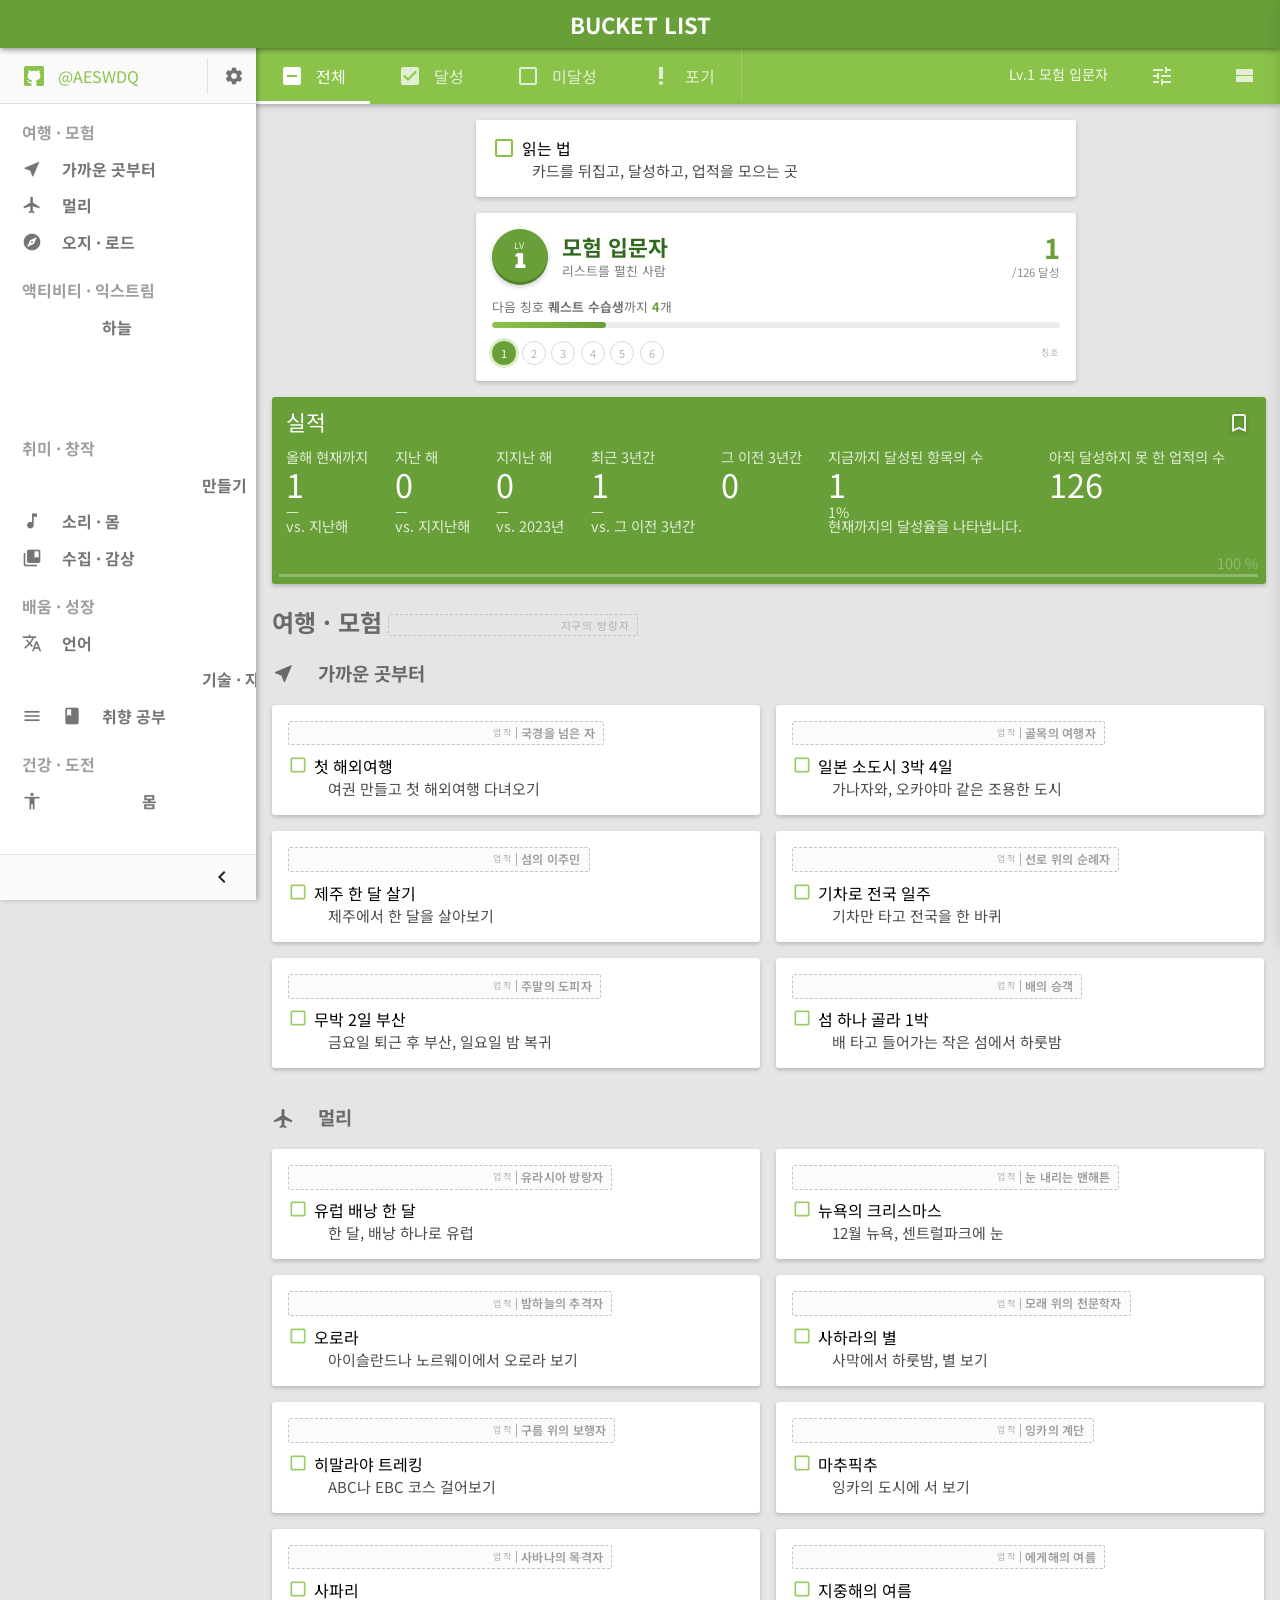
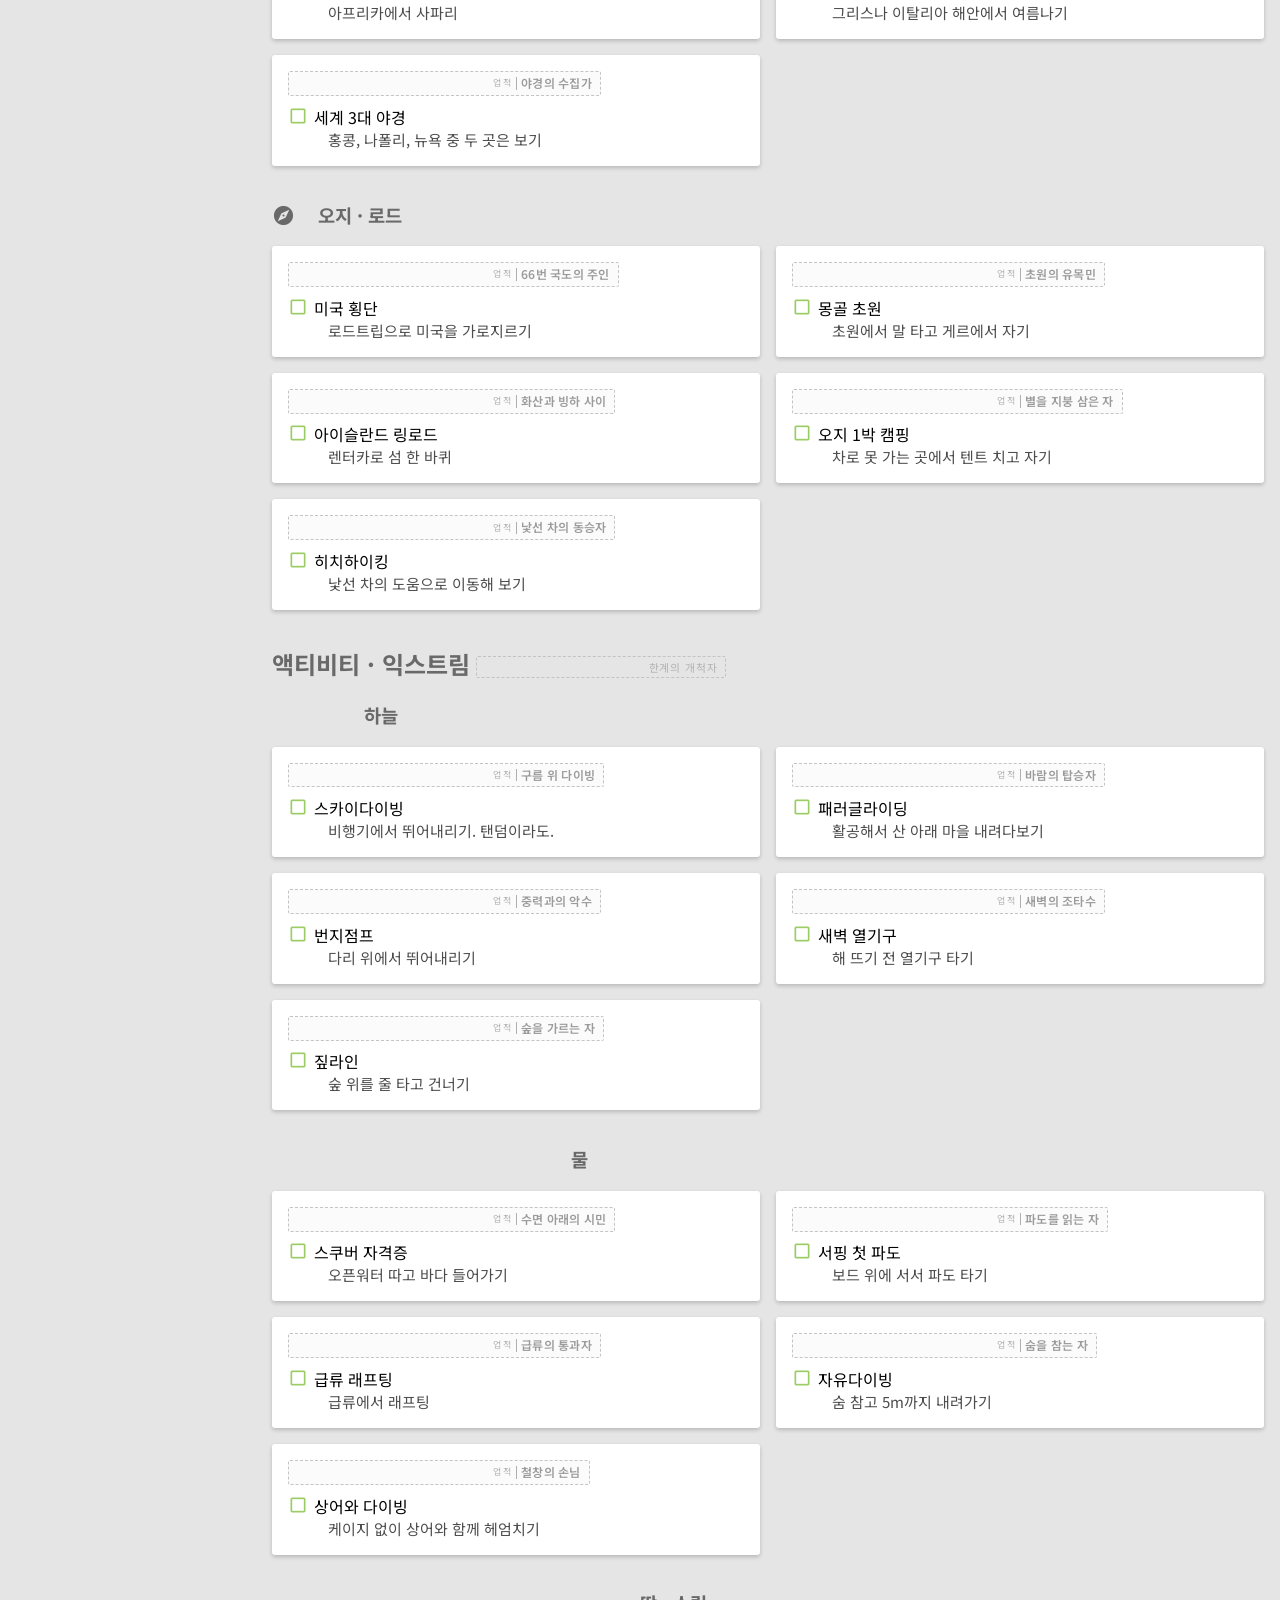
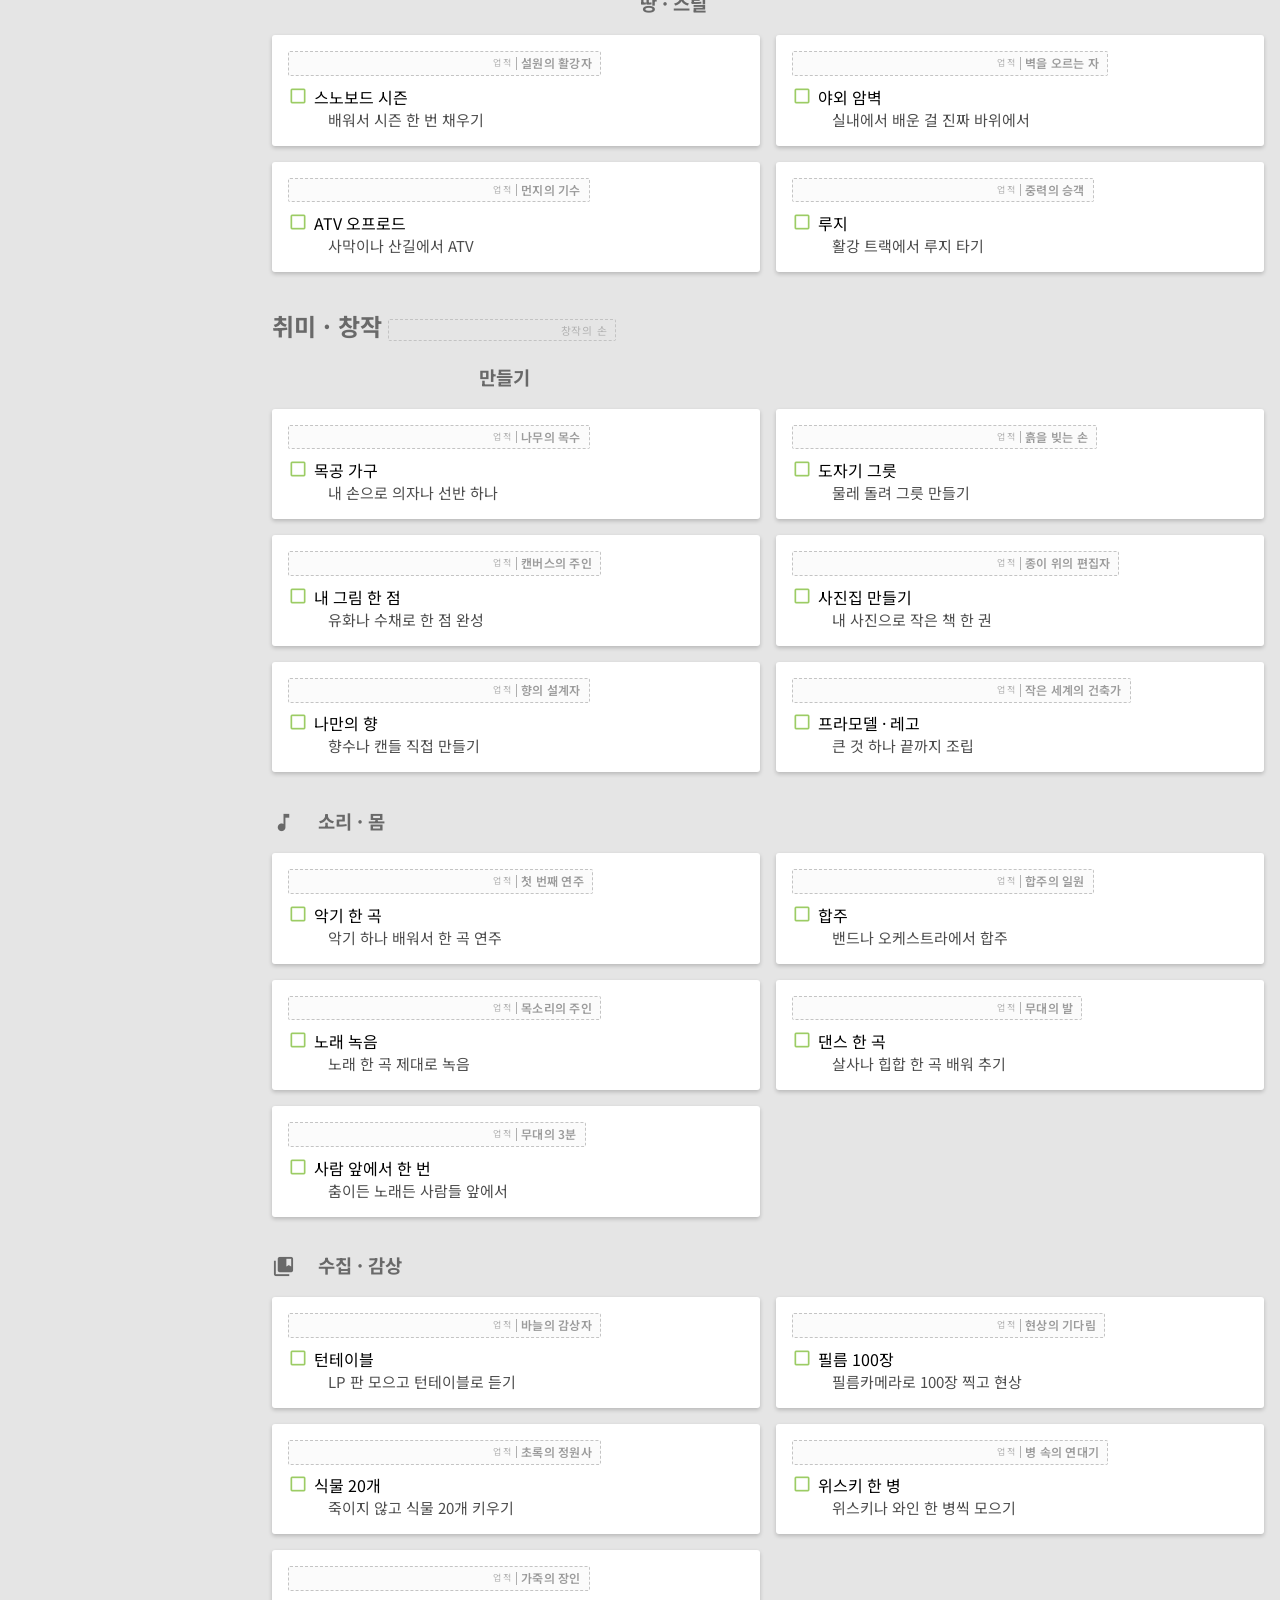
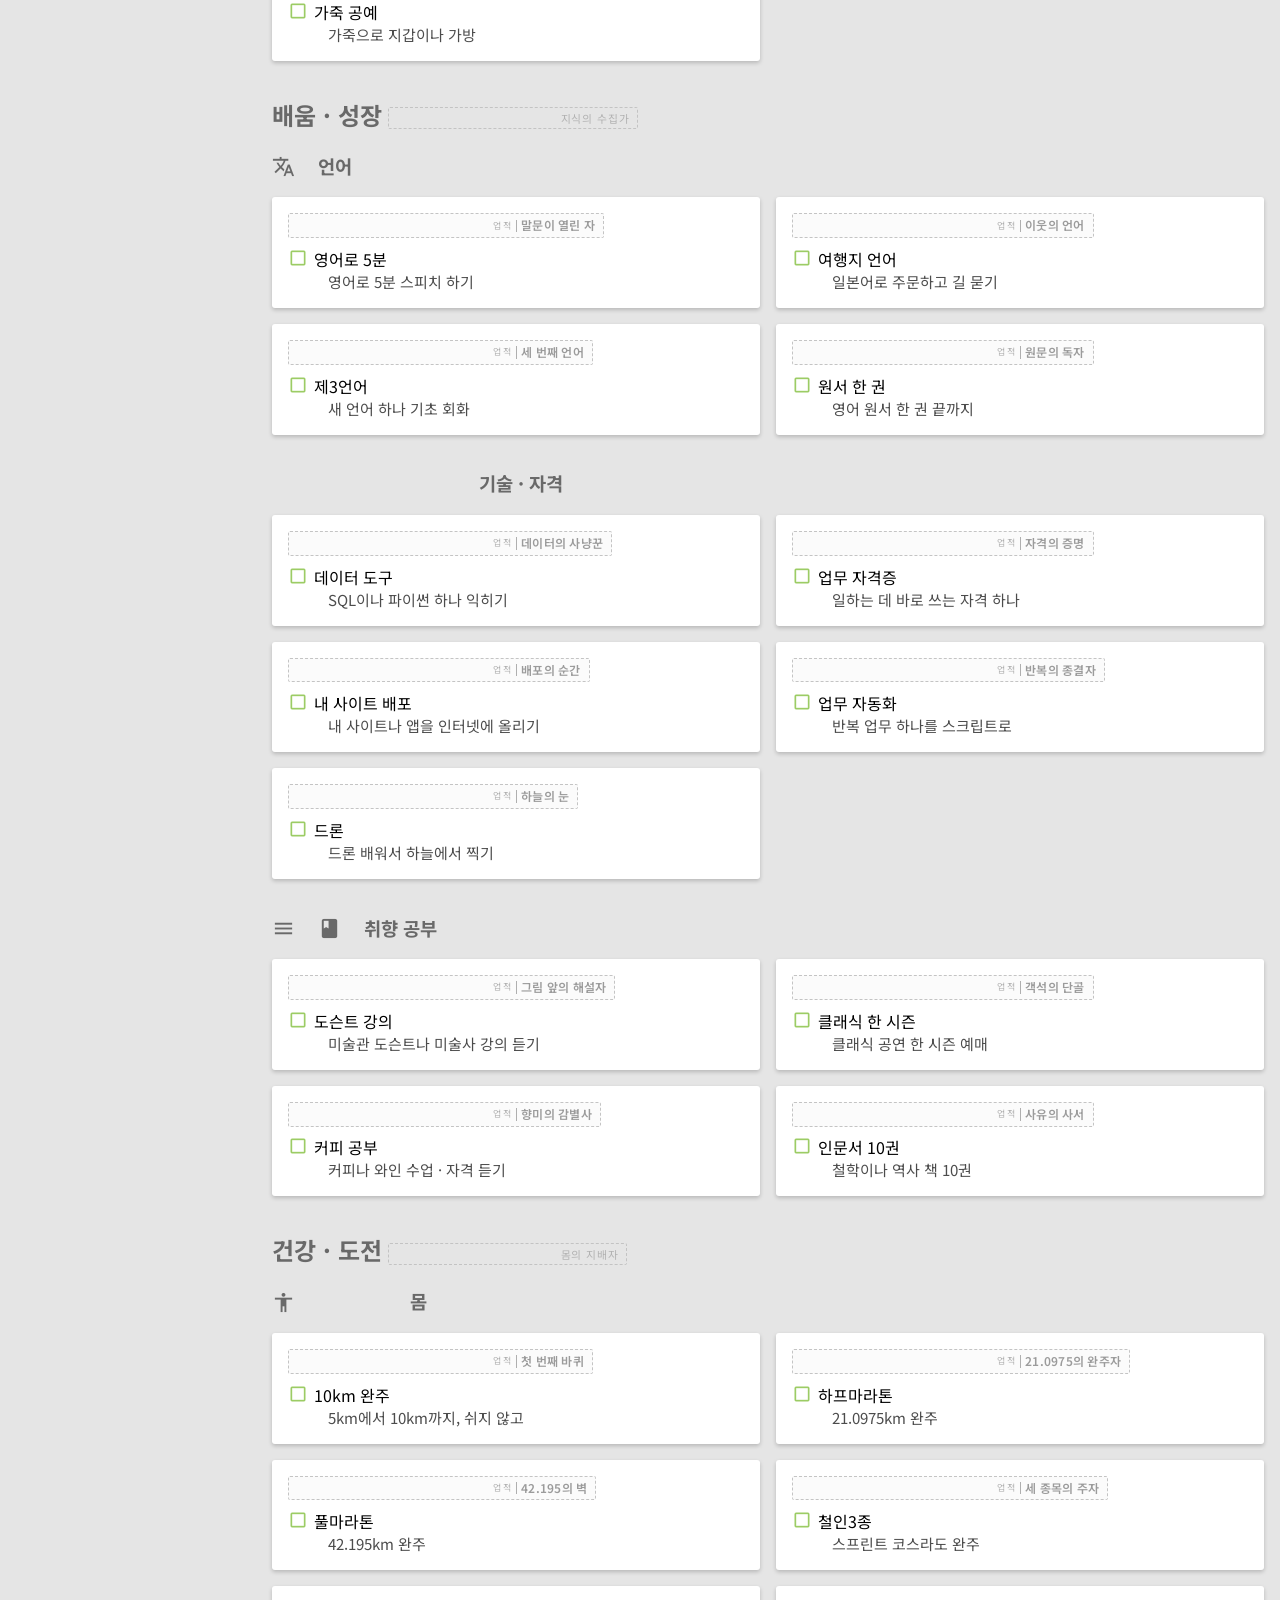
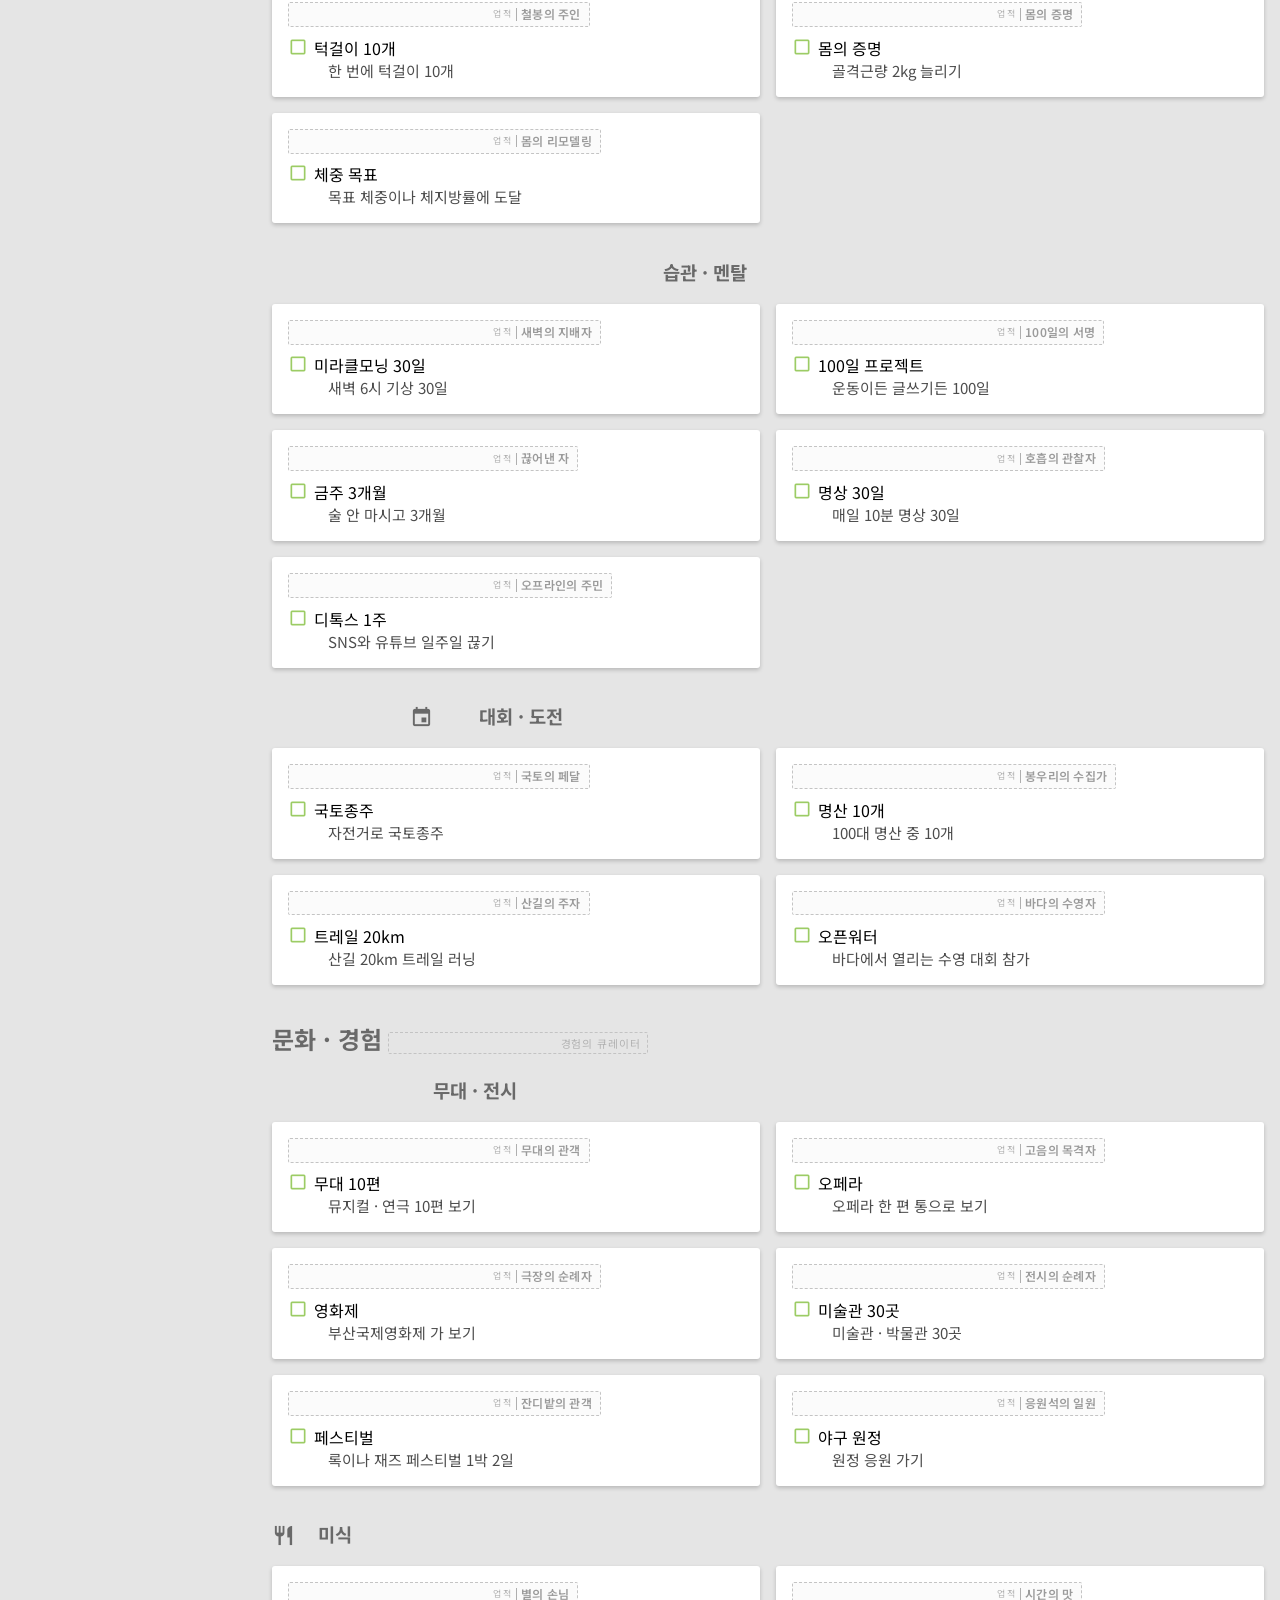
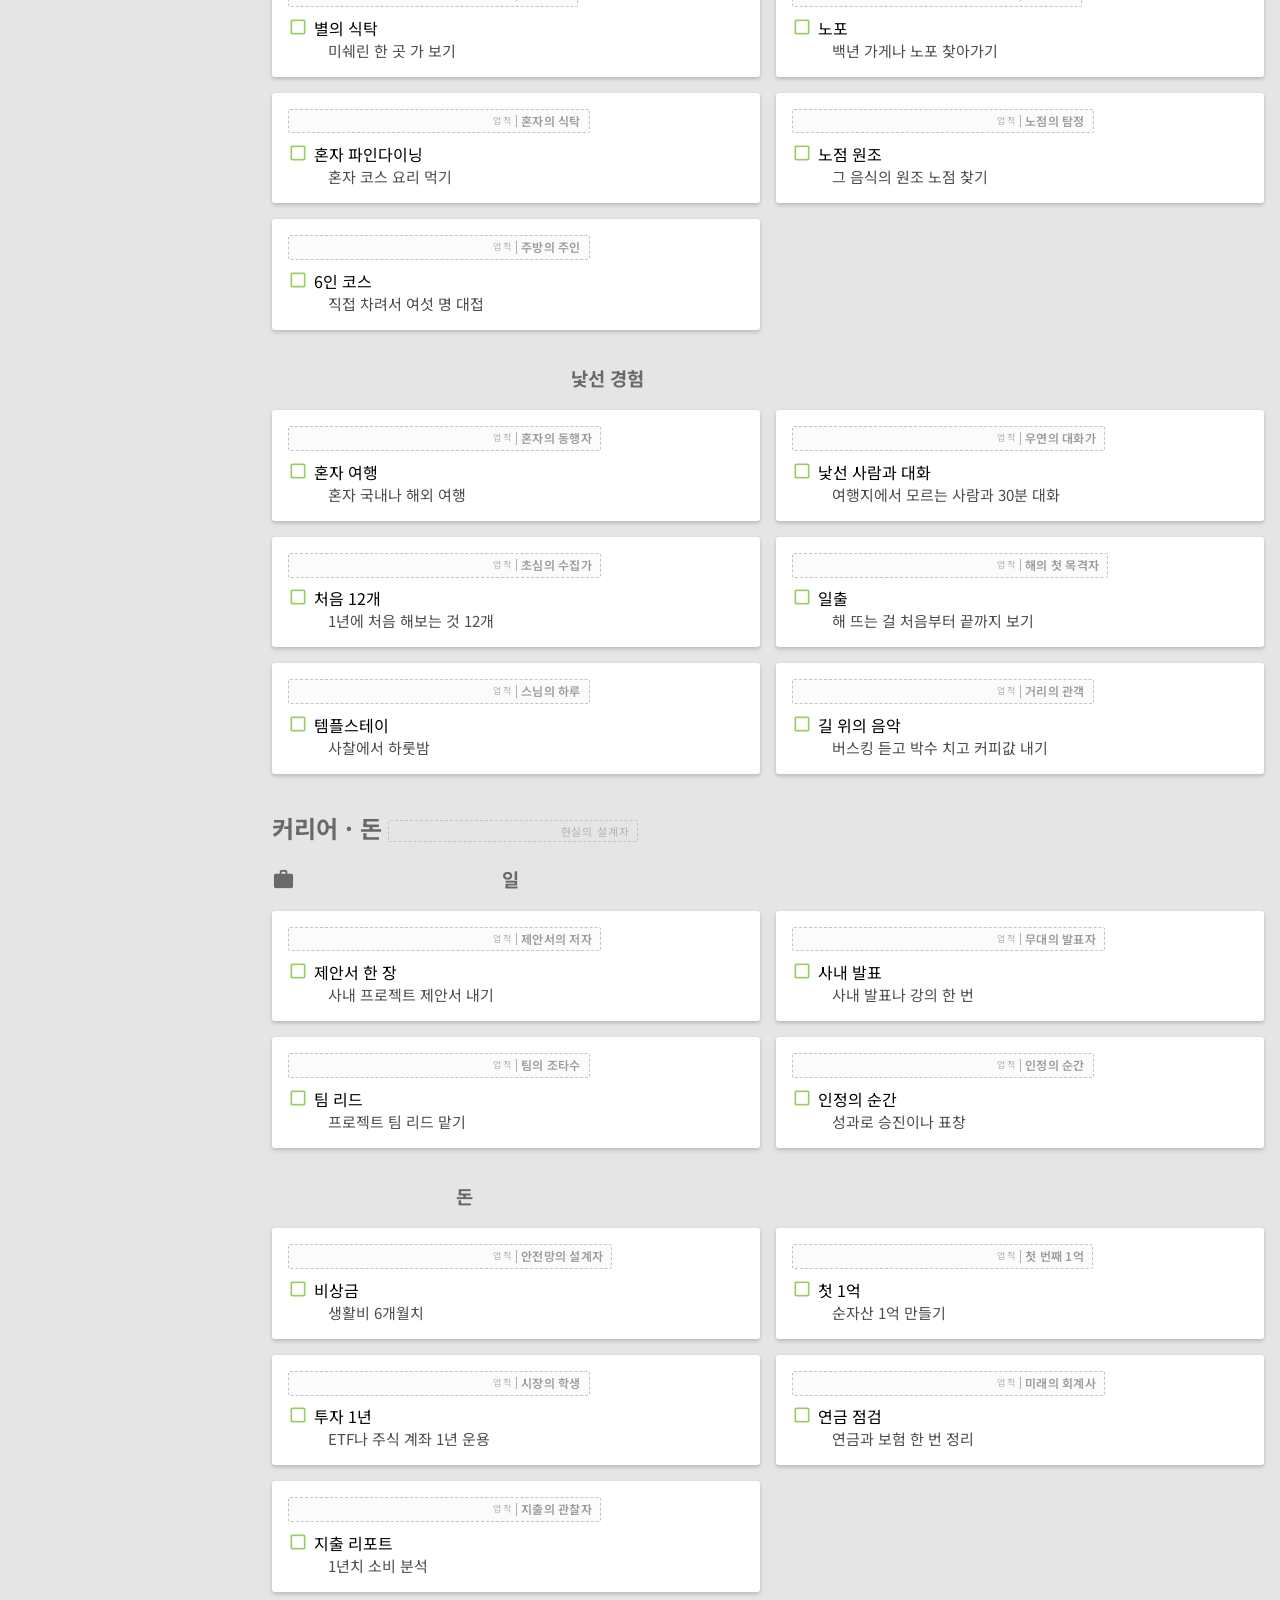
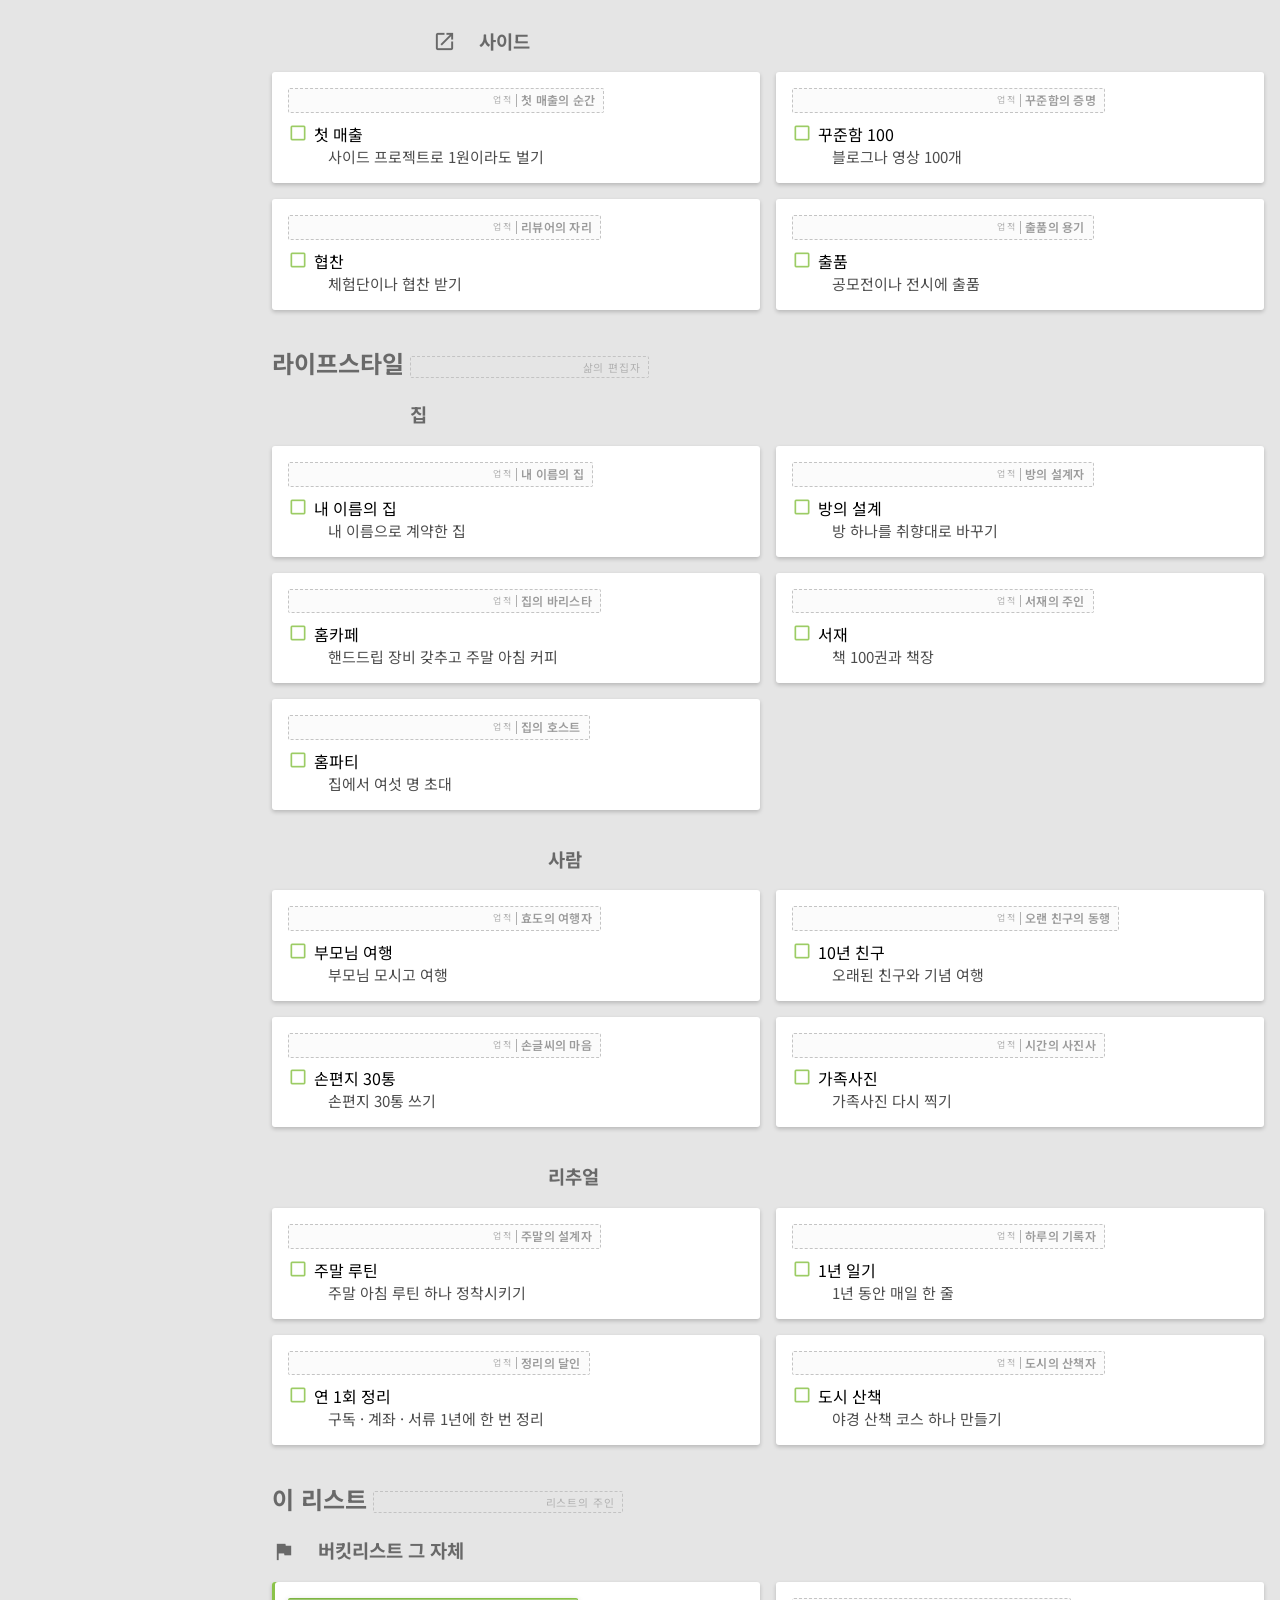
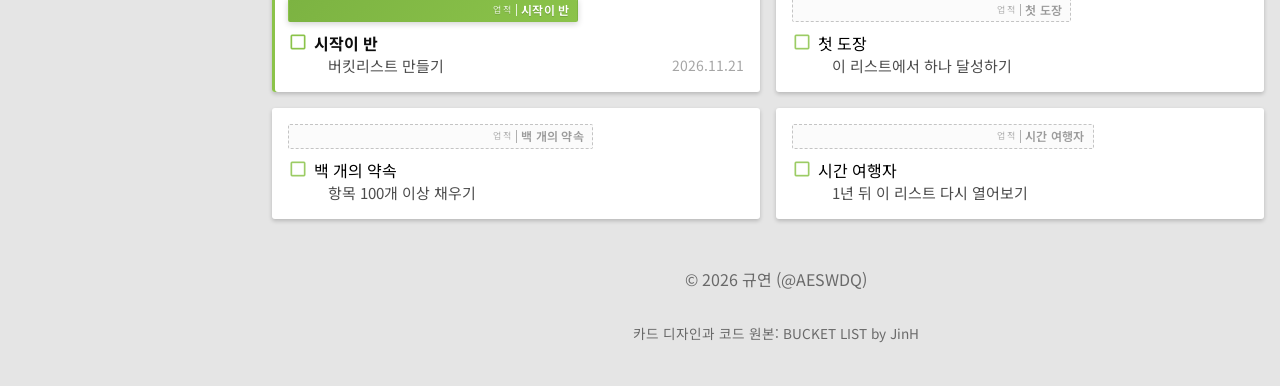
==== preview.html @ 52398d89 "버킷리스트: 카테고리 9개·항목 126개, 항목별 업적 칭호, 전체 칭호(Lv.) 시스템, 달성/포기/삭제 관리" ====
<!DOCTYPE html>
<html lang="ko">

<head>
  <title>규연의 버킷리스트 (미리보기)</title>
  <meta http-equiv="Content-Type" content="text/html; charset=utf-8" />
  <meta name="viewport" content="width=device-width, initial-scale=1, maximum-scale=1, user-scalable=no">
  <meta name="theme-color" content="#212121" />
  <meta name="description" content="규연의 버킷리스트. 카드마다 업적 칭호가 붙는 플립 카드 버킷리스트." />
  <meta property="og:title" content="규연의 버킷리스트" />
  <meta property="og:description" content="BUCKET LIST by 규연 (@AESWDQ) — 126개의 퀘스트와 업적" />
  <link rel="stylesheet" type="text/css" href="css/style.css">
  <link rel="stylesheet" type="text/css" href="css/style_rank.css">
  <link rel="stylesheet" type="text/css" href="css/style_dark.css">
  <link rel="shortcut icon" href="img/favicon/favicon.ico">
  <script src="js/jquery.min.js"></script>
  <script defer src="js/sub__coloring.js"></script>
  <script defer src="data/bucket.js"></script>
  <script defer src="js/main__app.js"></script>

  <script>
    /* 미리보기 전용: module/*.html 을 읽지 않고 미리 넣어 둔 내용을 돌려줍니다. */
    const PAGES = {
"setting": "<div id=\"setting_bg\" onclick=\"$('#setting, #setting_bg').removeClass('on');\"></div>\n<dl id=\"setting\">\n  <div class=\"header\">\n    <i class=\"material-icons\" onclick=\"$('#setting, #setting_bg').removeClass('on');\">arrow_back</i><span>설정</span>\n  </div>\n  <div class=\"setting_title\">일반</div>\n  <div class=\"setting_item\" id=\"strict_filtering\">\n    <dt>엄격한 필터링</dt>\n    <dd class=\"on\">묶인 항목과 관계 없이 선택된 항목만을 보여줍니다.</dd>\n    <dd class=\"off\">항목이 포함된 카드를 보여줍니다.</dd>\n  </div>\n  <div class=\"setting_item\" id=\"theme_color\">\n    <dt>테마 색</dt>\n    <dd class=\"on\">현재 색이 테마 색으로 지정되었습니다.</dd>\n    <dd class=\"off\">테마 색이 무작위로 변합니다.</dd>\n  </div>\n  <div class=\"setting_title\">통계</div>\n  <div class=\"setting_item\" id=\"setting__stat_on\">\n    <dt checked>통계 보기</dt>\n    <dd class=\"on\">통계를 보여줍니다.</dd>\n    <dd class=\"off\">통계는 필요없으니 CPU를 고문하지 마십시오.</dd>\n  </div>\n  <div class=\"setting_item\" id=\"setting__stat\">\n    <dt>통계 대시보드 고정</dt>\n    <dd class=\"on\">상단에 통계 대시보드가 고정됩니다.</dd>\n    <dd class=\"off\">통계 대시보드가 고정되지 않습니다.</dd>\n  </div>\n  <div class=\"setting_title\">퍼가기</div>\n  <div class=\"setting_item\" id=\"cccv\">\n    <dt>퍼가기</dt>\n    <dd class=\"on\">안내: 마우스 오른쪽 버튼을 눌러 조의를 표하십시오.</dd>\n    <dd class=\"off\">더이상 귀찮게 굴지 않습니다.</dd>\n  </div>\n  <div class=\"setting_item\" id=\"cccv__style\">\n    <dt checked>스타일 포함</dt>\n    <dd class=\"on\">이게 빠지면 뒤틀린황천비둘기처럼 보입니다.</dd>\n    <dd class=\"off\">그런데 여러번 붙여넣을 필요는 없죠.</dd>\n  </div>\n  <div class=\"setting_item\" id=\"cccv__to_here\">\n    <dt checked>출처 표시</dt>\n    <dd class=\"on\">카드 위에 제목이 표시됩니다.</dd>\n    <dd class=\"off\">카드를 구성하는 코드만 복사합니다.</dd>\n  </div>\n</dl>\n",
"dashboard": "<!-- info dashboard -->\n<div class=\"dashboard card front\">\n  <div id=\"실적\">실적</div>\n  <div class=\"item_wrap\">\n    <div class=\"item\">\n      <span class=\"title\">올해 현재까지</span>\n      <div class=\"value\" id=\"acheieved_in_this_year\">--</div>\n      <div class=\"subtitle\" id=\"acheieved_in_this_year_subtitle\">- -- (--%)<br />vs. 지난해</div>\n    </div>\n    <div class=\"item\">\n      <span class=\"title\">지난 해</span>\n      <div class=\"value\" id=\"acheieved_in_last_year\">--</div>\n      <div class=\"subtitle\" id=\"acheieved_in_last_year_subtitle\">- -- (--%)<br />vs. 지지난해</div>\n    </div>\n    <div class=\"item not_important\" id=\"item_lastlast_year\">\n      <span class=\"title\">지지난 해</span>\n      <div class=\"value\" id=\"acheieved_in_lastlast_year\">--</div>\n      <div class=\"subtitle\" id=\"acheieved_in_lastlast_year_subtitle\">- -- (--%)<br />vs. ----년</div>\n    </div>\n    <div class=\"item\">\n      <span class=\"title\">최근 3년간</span>\n      <div class=\"value\" id=\"acheieved_in_recent_3_years\">--</div>\n      <div class=\"subtitle\" id=\"acheieved_in_recent_3_years_subtitle\"><br />vs. 그 이전 3년간</div>\n    </div>\n    <div class=\"item not_important\" id=\"item_recent_3_6_years\">\n      <span class=\"title\">그 이전 3년간</span>\n      <div class=\"value\" id=\"acheieved_in_recent_3_6_years\">--</div>\n      <div class=\"subtitle\" id=\"acheieved_in_recent_3_6_years_subtitle\"></div>\n    </div>\n    <div class=\"item\" id=\"item_acheieved_count\">\n      <span class=\"title\">지금까지 달성된 항목의 수</span>\n      <div class=\"value\" id=\"acheieved_count\">--</div>\n      <div class=\"subtitle\" id=\"acheieved_count_subtitle\">--%<br />현재까지의 달성율<span class='not_important'>을 나타냅니다.</span></div>\n    </div>\n    <div class=\"item not_important\" id=\"item_unacheieved_count\">\n      <span class=\"title\">아직 달성하지 못 한 업적의 수</span>\n      <div class=\"value\" id=\"unacheieved_count\">--</div>\n      <div class=\"subtitle\" id=\"unacheieved_count_subtitle\"><br /></div>\n    </div>\n    <div class=\"item not_important\" id=\"item_list_count\">\n      <span class=\"title\">전체 도전 과제의 수</span>\n      <div class=\"value\" id=\"list_count\">--</div>\n      <div class=\"subtitle\" id=\"list_count_subtitle\"><br /></div>\n    </div>\n    <div class=\"item not_important\" id=\"item_failed_count\">\n      <span class=\"title\">실패한 도전 과제의 수</span>\n      <div class=\"value\" id=\"failed_count\">--</div>\n      <div class=\"subtitle\" id=\"failed_count_subtitle\"><br />영원히 달성 불가능한 과제입니다.</div>\n    </div>\n  </div>\n  <div class=\"pin\">\n    <i class=\"material-icons text-shadow\">turned_in_not</i>\n  </div>\n  <div class=\"progress\"></div>\n</div>\n"
};
    const jq_get = $.get;
    $.get = function (url) {
      const key = String(url).replace(/^module\//, "").replace(/\.html$/, "");
      if (Object.prototype.hasOwnProperty.call(PAGES, key)) {
        const d = $.Deferred();
        if (typeof arguments[1] === "function") d.done(arguments[1]);
        d.resolve(PAGES[key]);
        return d.promise();
      }
      return jq_get.apply(this, arguments);
    };
  </script>
  <script defer src="js/main__initialize.js"></script>
  <script defer src="js/sub__masonry.pkgd.min.js"></script>
  <script defer src="js/sub__clipboard.min.js"></script>
  <script async src="js/sub__lazysizes.min.js"></script>
  <link rel="manifest" href="manifest.json">
</head>

<body class="columns">
  <header>
    <h1>
      <i id="nav_on" onclick="if($('nav').attr('class')!='on'){$('nav, #nav_bg').addClass('on');}else{$('nav, #nav_bg').removeClass('on');}" class="material-icons">menu</i>
      Bucket List
    </h1>
  </header>
  <div id="sub_header">
    <div class="" id="line1">

      <div class="filter_bt on" id="filter_11">
        <i class="material-icons">indeterminate_check_box</i><span>전체</span>
        <span class="ink_bar"></span>
      </div>
      <div class="filter_bt" id="filter_10">
        <i class="material-icons">check_box</i><span>달성</span>
        <span class="ink_bar"></span>
      </div>
      <div class="filter_bt" id="filter_01">
        <i class="material-icons">check_box_outline_blank</i><span>미달성</span>
        <span class="ink_bar"></span>
      </div>
      <div class="filter_bt" id="filter_00">
        <i class="material-icons">priority_high</i><span>포기</span>
        <span class="ink_bar"></span>
      </div>

      <div class="" id="column_bt">
        <i class="material-icons">view_column</i>
      </div>
      <div id="manage_bt" title="항목 관리 · 삭제 되살리기 · 내보내기">
        <i class="material-icons">tune</i>
      </div>
      <div id="rank_chip" title="전체 칭호">
        <i class="material-icons">military_tech</i><span id="rank_chip_text">Lv.1 모험 입문자</span>
      </div>
    </div>
  </div>
  <nav>
    <div id='nav'>

      <div id='nav_header'>
        <div id="to_github" class="" onclick="window.open('https://github.com/AESWDQ')">
          <i class="material-icons"><svg style="width:24px;height:24px" viewBox="0 0 24 24">
              <path
                d="M4,2H20A2,2 0 0,1 22,4V20A2,2 0 0,1 20,22H14.85C14.5,21.92 14.5,21.24 14.5,21V18.26C14.5,17.33 14.17,16.72 13.81,16.41C16.04,16.16 18.38,15.32 18.38,11.5C18.38,10.39 18,9.5 17.35,8.79C17.45,8.54 17.8,7.5 17.25,6.15C17.25,6.15 16.41,5.88 14.5,7.17C13.71,6.95 12.85,6.84 12,6.84C11.15,6.84 10.29,6.95 9.5,7.17C7.59,5.88 6.75,6.15 6.75,6.15C6.2,7.5 6.55,8.54 6.65,8.79C6,9.5 5.62,10.39 5.62,11.5C5.62,15.31 7.95,16.17 10.17,16.42C9.89,16.67 9.63,17.11 9.54,17.76C8.97,18 7.5,18.45 6.63,16.93C6.63,16.93 6.1,15.97 5.1,15.9C5.1,15.9 4.12,15.88 5,16.5C5,16.5 5.68,16.81 6.14,17.97C6.14,17.97 6.73,19.91 9.5,19.31V21C9.5,21.24 9.5,21.92 9.14,22H4A2,2 0 0,1 2,20V4A2,2 0 0,1 4,2Z">
              </path>
            </svg></i><span>@AESWDQ</span>
        </div>
        <div id="setting_bt">
          <i class="material-icons">settings</i>
          <i class="material-icons setting_arrow">play_arrow</i>
        </div>
      </div>
    </div>
    <div id='nav_footer'><i class='material-icons'>chevron_left</i></div>
  </nav>
  <div id="nav_bg" onclick="$('nav, #nav_bg').removeClass('on');"></div>

  <div id="splash">
    <img src="img/favicon/icon__bucket.webp" alt="logo">
    <div class="splash_title">규연의 버킷리스트</div>
  </div>

  <section id="first_class">

    <div class="card">
      <!-- 사용법 카드 -->
      <dl class="front" id="버킷리스트">
        <dt>읽는 법</dt>
        <dd>카드를 뒤집고, 달성하고, 업적을 모으는 곳<span class="date"></span></dd>
      </dl>
      <div class="back">
        <p>만들었다, 버킷리스트! 카드 위에 마우스를 올리면 뒤집히고, 이야기가 나옵니다.</p>
        <p><b>달성</b>은 카드의 네모칸이나 업적 칭호를 누르면 됩니다. 카드 뒷면에서 <b>달성 · 포기 · 삭제</b>도 고를 수 있고, 지운 항목은 오른쪽 위 <b>관리</b>에서 되살릴 수 있습니다.</p>
        <p>항목마다 업적 칭호가 하나씩 붙어 있습니다. 달성하면 회색 실루엣이 색으로 채워집니다. 위쪽 <b>Lv.</b> 배지는 달성 개수로 오르는 전체 칭호입니다.</p>
      </div>
    </div>
  </section>

  <section id="rank"></section>

  <section id="dashboard"></section>

  <div id="contents"></div>

  <footer>
    <p class="copyright">© <span id="year"></span> 규연 (@AESWDQ)</p>
    <p class="copyright" style="padding-top:0; font-size:.85em;">카드 디자인과 코드 원본: <a href="https://github.com/Admin0/bucket" target="_blank">BUCKET LIST by JinH</a></p>
  </footer>

  <div id="tooltip"> </div>

  <section id="contextmenu">
    <div id="for_copy" data-clipboard-target="#for_copy_output">
      <i class="material-icons">content_copy</i>복사하기
    </div>
    <textarea class="output" id="for_copy_output"></textarea>
  </section>
  <!-- context-menu close -->

  <!-- 관리 패널 -->
  <div id="manage_bg" onclick="$('#manage, #manage_bg').removeClass('on');"></div>
  <dl id="manage">
    <div class="header">
      <i class="material-icons" onclick="$('#manage, #manage_bg').removeClass('on');">arrow_back</i><span>관리</span>
    </div>

    <div class="setting_title">진행 상황</div>
    <div class="m_row" id="m_summary"></div>

    <div class="setting_title">삭제한 항목</div>
    <div class="m_row"><button id="m_restore_all_bt">모두 되살리기</button></div>
    <ul id="m_deleted" class="m_list"></ul>

    <div class="setting_title">내가 추가한 항목</div>
    <ul id="m_added" class="m_list"></ul>

    <div class="setting_title">항목 추가</div>
    <div class="m_add">
      <select id="m_cat"></select>
      <input id="m_t" placeholder="제목 · 예: 발리에서 서핑" />
      <input id="m_d" placeholder="설명 한 줄 · 예: 파도 위에 서 보기" />
      <input id="m_a" placeholder="업적 칭호 · 예: 파도의 주인" />
      <button id="m_add_bt">추가하기</button>
    </div>

    <div class="setting_title">데이터</div>
    <div class="m_row">
      <button id="m_export">진행 상황 내보내기 (JSON)</button>
      <button id="m_reset_prog">진행 초기화</button>
    </div>
    <p class="m_note">달성·삭제·추가 기록은 이 브라우저에만 저장됩니다. 기록을 옮기려면 내보내기를 쓰세요. 항목 자체를 늘리려면 data/bucket.js 를 고치면 됩니다.</p>
  </dl>

  <div id="browser_alert">
    <div>
      <p style="font-size:24px; font-weight:bold;">구형 브라우저 감지!</p>
      <p>멋진 버킷리스트를 감상하기 위해서는 아래의 최신 브라우저로 접속하세요.</p>
      <ul>
        <li><a href="https://www.google.com/chrome" target="_blank">Chrome - by Google</a></li>
        <li><a href="https://www.mozilla.org/ko/firefox/new/" target="_blank">Firefox - by Mozilla</a></li>
      </ul>
      <p><a onclick="$('#browser_alert').remove()">닫기</a></p>
    </div>
  </div>

</body>

</html>
---- css/style.css ----
@import url('https://fonts.googleapis.com/css2?family=Noto+Sans+KR&display=swap');
@import url('https://fonts.googleapis.com/css?family=Material+Icons');
@import url('https://fonts.googleapis.com/css?family=Black+Ops+One&display=swap');
@import url('style_card_v2.css');
@import url('style_dashboard.css');

:root {
  --color-50: #fafafa;
  --color-100: #f5f5f5;
  --color-200: #eeeeee;
  --color-300: #e0e0e0;
  --color-400: #bdbdbd;
  --color-500: #9e9e9e;
  --color-600: #757575;
  --color-700: #616161;
  --color-800: #424242;
  --color-900: #212121;
  --color-a100: #f5f5f5;
  --color-a200: #eeeeee;
  --color-a400: #bdbdbd;
  --color-a700: #616161;
}

::selection {
  background: rgba(0, 0, 0, 0);
}

::-webkit-scrollbar-track {
  background-color: #bdbdbd;
}

::-webkit-scrollbar {
  width: 6px;
  height: 6px;
  background-color: inherit;
}

::-webkit-scrollbar-thumb {
  background-color: var(--color-a700);
  -webkit-box-shadow: 0px 2px 5px rgba(0, 0, 0, 0.1);
}

::-webkit-scrollbar-corner {
  opacity: 0;
}

body {
  max-width: 600px;
  margin: 104px auto auto;
  padding: 1em 0 1em calc(256px + 1em);
  background: #e5e5e5;
  font-family: 'Noto Sans KR', sans-serif;
  color: rgba(0, 0, 0, .87);
  cursor: default;
  overflow-x: hidden
}

body.columns {
  max-width: 100%;
  padding-left: calc(1em + 256px);
}

body:not(.columns) .not_important {
  display: none;
}

body.fold {
  padding: 1em 68px 1em calc(1em + 136px);
}

header {
  position: fixed;
  color: rgba(255, 255, 255, .98);
  box-shadow: 0 3px 4px 0 rgba(0, 0, 0, .14), 0 3px 3px -2px rgba(0, 0, 0, .12), 0 1px 8px 0 rgba(0, 0, 0, .2);
  width: 100%;
  height: 48px;
  left: 0;
  top: 0;
  z-index: 6;
  background: var(--color-700);
  text-align: center
}

#sub_header {
  width: calc(100% - 256px);
  position: fixed;
  top: 48px;
  z-index: 5;
  box-shadow: 0 2px 5px rgba(0, 0, 0, .25);
  left: 0;
  padding-left: 256px;
  -webkit-transition: .3s;
  transition: .3s;
  background: var(--color-500);
}

#sub_header.fold {
  width: calc(100% - 68px);
  padding-left: 68px
}

#sub_header>#line1 {
  color: rgba(255, 255, 255, .75)
}

#column_bt:hover,
#sub_header .filter_bt:hover {
  color: rgba(255, 255, 255, .98)
}

#column_bt,
#sub_header .filter_bt {
  position: relative;
  font-size: 16px;
  display: inline-block;
  padding: 16px 24px;
  cursor: pointer;
  transition: .25s;
}

#sub_header .filter_bt .ink_bar {
  position: absolute;
  background: #fff;
  height: 3px;
  bottom: 0;
  left: 50%;
  width: 0;
  margin: auto
}

#sub_header .filter_bt.on .ink_bar {
  -webkit-transition: .25s;
  transition: .25s;
  left: 0;
  width: 100%
}

#sub_header .filter_bt.on {
  color: rgba(255, 255, 255, .98)
}

#column_bt {
  float: right;
}

#column_bt i {
  margin: 0;
}

.disabled {
  color: rgba(255, 255, 255, 0.3);
}

.hide {
  display: none !important;
  margin: 0 !important;
}

section.sub {
  width: 100%;
  text-align: center
}

a {
  cursor: pointer;
  text-decoration: none;
  font-weight: 700;
  color: rgba(0, 0, 0, 0);
  transition: .25s;
  padding: .5em .75em;
  margin: -.75em
}

a:hover {
  box-shadow: 0 2px 5px rgba(0, 0, 0, .25);
  background: #fff;
  position: relative;
}

li a {
  padding: 0;
  margin: 0;
}

li a:hover {
  position: inherit;
  box-shadow: none;
  background: rgba(0, 0, 0, .05);
}

#nav_on {
  padding: .5em;
  display: none;
  border-radius: 50%;
  width: 1em;
  top: 0;
  position: absolute
}

#nav_bg, #setting_bg {
  position: fixed;
  z-index: 6;
  left: 0;
  top: 0;
  transition: .3s;
  width: 100%;
  height: 100%;
  display: block;
  visibility: hidden;
  background: rgba(0, 0, 0, .25);
  opacity: 0;
  filter: alpha(opacity=0)
}

#setting_bg {
  background: rgba(0, 0, 0, 0);
}

#setting_bg.on {
  visibility: visible;
  opacity: 1;
  filter: alpha(opacity=100)
}

nav {
  /*display: -webkit-box;
    display: -webkit-flex;
    display: -ms-flexbox;
    display: flex;*/
  position: fixed;
  z-index: 5;
  top: 0;
  left: 0;
  width: 256px;
  background: #fff;
  box-shadow: 2px 0 5px rgba(0, 0, 0, .25);
  padding-top: 48px;
  height: calc(100% - 48px);
  overflow: hidden;
  transition: .3s
}

nav #nav {
  width: 100%;
  height: calc(100% - 46px);
  overflow-y: auto;
  overflow-x: hidden;
}

nav a {
  margin: -.5em 0;
  font-size: 16px;
  display: block;
  /*text-overflow: ellipsis;*/
  overflow: hidden;
  white-space: nowrap;
  color: rgba(0, 0, 0, .54);
  position: relative;
}

nav a:hover {
  background: rgba(158, 158, 158, .2);
  box-shadow: none;
  z-index: 1
}

nav h2 a {
  color: rgba(0, 0, 0, .38)
}

nav h2:first-of-type {
  margin-top: 1em
}

nav h3 {
  margin: .25em 0;
  padding: 0
}

nav h4 {
  margin: .25em 0
}

nav h3.on a {
  color: var(--color-500);
}

nav h2 a,
nav h3 a {
  padding-left: 22px;
  align-items: center;
  display: flex;
}

nav h4 a {
  padding-left: 3em
}

nav #nav_header {
  display: flex;
  justify-content: space-between;
  background: #fafafa;
  -webkit-box-shadow: 0 -1px 0 rgba(0, 0, 0, 0.12) inset !important;
  box-shadow: 0 -1px 0 rgba(0, 0, 0, 0.12) inset !important;
  position: relative;
  padding: 10px 0;
  color: rgba(0, 0, 0, .54);
  white-space: nowrap;
  transition: .3s;
}

nav.fold #nav_header {
  padding: 10px 0 46px;
}

#to_github {
  cursor: pointer;
  transition: .3s;
  width: 100%;
  padding: 6px 8px 6px 22px;
  color: rgba(0, 0, 0, 0.54);
  display: inline-block;
  overflow: hidden;
  text-overflow: ellipsis;
  white-space: nowrap;
  width: calc(100% - 82px);
}

dl .material-icons, a:not(nav a), #to_github, #to_github i {
  color: var(--color-500);
  fill: var(--color-500);
}

#to_github:hover {
  background: rgba(158, 158, 158, .2);
}

nav.fold #to_github {
  width: 100%;
  text-overflow: clip;
}

@keyframes setting_bt_unfold {
  from {
    opacity: 0;
  }

  to {
    opacity: 1;
  }
}

#setting_bt {
  border-left: 1px solid rgba(0, 0, 0, 0.1);
  /*width: 20px;*/
  height: 20px;
  width: 48px;
  padding: 8px 0;
  /*margin: 0 4px;*/
  display: inline-block;
  transition: 0s;
  text-align: center;
  cursor: pointer;
  animation-name: setting_bt_unfold;
  animation-duration: .3s;
}

#setting_bt i {
  transition: .3s;
  position: absolute;
  font-size: 1.25em !important;
  right: 0;
  margin-right: 12px;
}

#setting_bt:hover i:not(.setting_arrow) {
  transform: rotate(-30deg);
  right: 8px;
}

#setting_bt i.setting_arrow {
  visibility: hidden;
  opacity: 0;
}

#setting_bt:hover i.setting_arrow {
  visibility: visible;
  opacity: 1;
  right: -8px;
}

nav.fold #nav_header {
  /*display: block;*/
}

nav #nav_header span {
  opacity: 1;
  transition: .3s;
}

nav.fold #nav_header span {
  opacity: 0;
}

@keyframes setting_bt_fold {
  0% {
    opacity: 0;
    margin-top: -28px;
  }

  25% {
    opacity: 0;
    margin-top: -28px;
  }

  100% {
    opacity: 1;
    margin-top: 0;
  }
}

nav.fold #setting_bt {
  width: 68px;
  top: 46px;
  position: absolute;
  left: 0;
  animation-name: setting_bt_fold;
  animation-duration: .3s;
}

nav.fold #setting_bt i {
  right: 14px;
}

nav.fold #setting_bt:hover i:not(.setting_arrow) {
  right: 22px;
}

nav.fold #setting_bt:hover i.setting_arrow {
  right: 4px;
}

nav.fold #setting_bt:hover {
  background: rgba(158, 158, 158, .2);
}

/* ------------------------------------------------------------------- */
/* ***** nav ***** */
/* ------------------------------------------------------------------- */
#setting {
  background: #fff;
  box-shadow: 0 2px 4px -1px rgba(0, 0, 0, 0.2), 0 4px 5px 0 rgba(0, 0, 0, 0.14), 0 1px 10px 0 rgba(0, 0, 0, 0.12) !important;
  z-index: 7;
  max-width: calc(450px - 2em);
  margin: auto;
  transition: .25s opacity !important;
  opacity: 1;
  visibility: visible;
  position: fixed;
  padding: 1em 0 .5em !important;
}

#setting:not(.on) {
  /*height: 0;*/
  display: block !important;
  opacity: 0;
  visibility: hidden;
}

#setting .header {
  display: none;
}

#setting .setting_item {
  cursor: pointer;
  padding: .5em 1em;
  transition: .25s;
}

#setting .setting_item.disabled {
  cursor: default;
}

#setting .setting_item.disabled>* {
  color: rgba(0, 0, 0, .5);
}

#setting .setting_item:hover {
  background: rgba(158, 158, 158, .2);
}

#setting .setting_item.disabled:hover {
  background: none;
}

#setting .setting_title {
  color: rgba(0, 0, 0, .75);
  padding: 0 1em;
}

#setting .setting_title {
  padding: 1em 1em 0;
}

#setting .setting_title:nth-of-type(2) {
  padding: 0em 1em;
}

nav #nav_footer {
  cursor: pointer;
  height: 44px;
  background: #fafafa;
  z-index: 3;
  border-top: 1px solid rgba(0, 0, 0, .1)
}

nav #nav_footer:hover {
  background-color: rgba(158, 158, 158, 0.2);
}

nav #nav_footer i {
  margin: 10px 22px;
  float: right;
  transition: .3s
}

nav.fold #nav_footer i {
  -webkit-transform: rotate(180deg);
  -ms-transform: rotate(180deg);
  transform: rotate(180deg)
}

nav.fold {
  width: 68px;
}

nav.fold #nav::-webkit-scrollbar {
  display: none
}

nav #nav a>* {
  transition: .3s;
}

nav.fold #nav a span {
  color: transparent;
}

nav #nav h2,
nav #nav h3 {
  transition: .3s;
}

nav #nav h2 {
  height: 40px;
  margin: 16px 0 0;
  position: relative
}

nav.fold #nav h2 {
  margin: 16px 0 14px;
  height: 3px
}

nav.fold #nav h2:first-of-type {
  margin: 16px 0 6px;
}

nav #nav h2:not(:first-of-type):before {
  position: absolute;
  content: "";
  height: 3px;
  width: 100%
}

nav.fold #nav h2:not(:first-of-type):before {
  box-shadow: 0 1px 0 rgba(0, 0, 0, .12) inset
}

nav.fold #nav h2 a {
  opacity: 0;
  filter: alpha(opacity=0);
  width: 0
}

h2,
h3 {
  color: rgba(0, 0, 0, .54)
}

h1 {
  text-transform: uppercase;
  font-size: 22px;
  margin: 8px 0
}

h1 .percentage:before {
  content: "달성률: "
}

.percentage {
  opacity: 0;
  filter: alpha(opacity=0);
  -webkit-transition: .25s;
  transition: .25s;
  position: absolute;
  margin-left: .5em;
  font-weight: normal;
  font-style: italic;
  font-size: .75em;
  line-height: 2.25;
}

nav .percentage {
  margin-right: 1em;
  right: 0;
}

h1:hover .percentage, h2:hover .percentage, h3:hover .percentage {
  opacity: .75;
}

h3 .material-icons {
  vertical-align: bottom;
  font-size: 1.25em !important;
  margin-right: 1em
}

h4 {
  margin: 2em 0 0
}

h4:first-of-type {
  margin-top: .5em
}

#img_wrap,
#movie_wrap {
  display: none;
  position: fixed;
  z-index: 6;
  top: 0;
  left: 0;
  width: 100%;
  height: 100%;
  background: rgba(0, 0, 0, .5);
  text-align: center
}

#movie_wrap>iframe {
  width: 90%;
  position: relative
}

.shadow {
  box-shadow: 0 2px 5px rgba(0, 0, 0, .25);
  border-radius: 3px
}

.shadow-right {
  box-shadow: 2px 0 6px 0 rgba(60, 64, 67, .15);
}

.shadow-bottom {
  box-shadow: 0 2px 6px 0 rgba(60, 64, 67, .15);
}

.shadow-top-inset {
  box-shadow: inset 0 7px 6px -5px rgba(60, 64, 67, .15);
}

.shadow-bottom-inset {
  box-shadow: inset 0 -7px 6px -5px rgba(60, 64, 67, .15);
}

.shadow-top-inset.shadow-bottom-inset {
  box-shadow: inset 0 7px 6px -5px rgba(60, 64, 67, .15), inset 0 -7px 6px -5px rgba(60, 64, 67, .15);
}

.text-shadow {
  text-shadow: 0 2px 5px rgba(0, 0, 0, .25);
}

.text-shadow-inset {
  background-color: #565656;
  color: rgba(255, 255, 255, 0.85) !important;
  text-shadow: 0 2px 0 rgba(255, 255, 255, 0.5);
  -webkit-background-clip: text;
  -moz-background-clip: text;
  background-clip: text;
}

img {
  aspect-ratio: attr(width) / attr(height);
  width: 100%;
  height: auto;
  cursor: pointer;
  margin: auto;
  /* margin-bottom: -5px */
  display: block;
}

#img_wrap>img {
  /* 클릭했을 때 크게 보이는 것 */
  width: 90%;
  position: relative
}

.material-icons {
  vertical-align: text-bottom;
  margin-right: .5em;
}

a:not(nav a)>.material-icons {
  margin: 0;
}

input {
  display: none;
}

.copyright {
  text-align: center;
  color: rgba(0, 0, 0, .54);
  /*font-size: .8em;*/
  padding: 1em;
}

.copyright a {
  color: inherit !important;
  font-weight: inherit;
}

/* ------------------------------------------------------------------- */
/* ***** tooltip ***** */
/* ------------------------------------------------------------------- */
@keyframes tooltip {
  0% {
    margin-top: .5em;
  }

  100% {
    margin-top: 0;
  }
}

@keyframes tooltip_nav {
  0% {
    margin-left: -.5em;
  }

  100% {
    margin-left: 0;
  }
}

#tooltip {
  color: rgba(255, 255, 255, .75);
  position: absolute;
  top: 0;
  visibility: hidden;
  opacity: 0;
  filter: alpha(opacity=0);
  background: var(--color-a700);
  -webkit-transition: .5s opacity;
  transition: .5s opacity;
  padding: 1ex;
  border-radius: 3px;
  max-width: 400px;
  z-index: 5;
  box-shadow: 0 2px 5px rgba(0, 0, 0, .25);
  visibility: hidden;
  opacity: 0;
}

#tooltip.nav {
  position: fixed;
  /* z-index: 5; */
}

#tooltip:before {
  border-color: var(--color-a700) transparent transparent;
  border-width: 1ex 1ex 0;
  border-style: solid;
  content: " ";
  position: absolute;
  left: calc(50% - .5em);
  bottom: -.9ex
}

#tooltip.nav:before {
  border-color: transparent var(--color-a700) transparent transparent;
  border-width: 1ex 1ex 1ex 0px;
  left: -0.9ex;
  bottom: calc(50% - 0.5em);
}

#tooltip_text {
  white-space: pre-line;
}

#tooltip.on {
  animation-name: tooltip;
  animation-duration: .3s;
  visibility: visible;
  opacity: 1
}

#tooltip.on.nav {
  animation-name: tooltip_nav;
}

/* ------------------------------------------------------------------- */
/* ***** toast ***** */
/* ------------------------------------------------------------------- */
#toast {
  position: fixed;
  background-color: #424242;
  color: rgba(255, 255, 255, .9);
  padding: 1em 1.5em 1em .75em;
  min-width: 350px;
  max-width: calc(100% - 2em);
  bottom: 1em;
  z-index: 6;
}

@keyframes snackbar_on {
  0% {
    opacity: 0;
  }

  100% {
    opacity: 1;
  }
}

#toast.on {
  animation-name: snackbar_on;
  animation-duration: .3s;
}

@keyframes snackbar_off {
  0% {
    opacity: 1;
  }

  100% {
    opacity: 0;
  }
}

#toast.off {
  opacity: 0;
  visibility: none;
  animation-name: snackbar_off;
  animation-duration: .3s;
  z-index: 7;
}

/* ------------------------------------------------------------------- */
/* ***** context-menu ***** */
/* ------------------------------------------------------------------- */
#contextmenu {
  z-index: 1000;
  position: fixed;
  opacity: 0;
  visibility: hidden;
  cursor: default;
  color: rgba(0, 0, 0, .85);
  background-color: #fff;
  border: 1px solid #bbb;
  box-shadow: 0 2px 4px -1px rgba(0, 0, 0, 0.2), 0 4px 5px 0 rgba(0, 0, 0, 0.14), 0 1px 10px 0 rgba(0, 0, 0, 0.12);
  transition: .25s;
  transition-property: opacity, transform, margin;
  top: 50%;
  font-size: 14px;
}

#contextmenu {
  top: 2em;
  left: -302px;
  transform: perspective(500px) rotateX(15deg);
  margin-top: -2em;
}

#contextmenu.on {
  transform: none;
  transform-origin: 50% 100%;
  margin-top: 0;
  visibility: visible;
  opacity: 1;
}

#contextmenu>.output {
  overflow: hidden;
  width: 300px;
  height: 100px;
  border: none;
  padding: .5em;
  background: transparent;
}

#contextmenu>.output:focus {
  outline: none;
}

#contextmenu>.output::selection {
  background: rgba(0, 0, 0, 0.1);
}

#contextmenu i {
  font-size: 1.25em;
}

#contextmenu>div {
  padding: 1ex 2ex;
}

#contextmenu>div:hover {
  background: rgba(158, 158, 158, .2);
  box-shadow: none;
  z-index: 1
}

/*#contextmenu > #for_copy { position: absolute; top: 0; margin: 0; }*/
/* ------------------------------------------------------------------- */
/* ***** target IE or other brower ***** */
/* ------------------------------------------------------------------- */
#browser_alert {
  display: none;
  position: fixed;
  top: 0;
  left: 0;
  width: 100%;
  height: 100%;
  padding: 1em;
  z-index: 9;
  background: #fff;
  background: rgba(255, 255, 255, .95);
}

#browser_alert.on {
  display: block;
}

#browser_alert div {
  max-width: 600px;
  margin: auto;
}

/* ------------------------------------------------------------------- */
/* ***** splash ***** */
/* ------------------------------------------------------------------- */
div#splash {
  position: fixed;
  width: 100%;
  height: 100%;
  left: 0;
  top: 0;
  background: #fff;
  text-align: center;
  z-index: 7;
  opacity: 1;
}

div#splash.off {
  z-index: -1;
  opacity: 0;
  transition: 1s;
}

div#splash img {
  top: calc(50% - 64px);
  position: relative;
  width: 128px;
  height: 128px;
}

div#splash .splash_title {
  top: calc(50% - 64px);
  position: relative;
  font-size: 1.25em;
  font-weight: bold;
  color: #aaa;
}

/* ------------------------------------------------------------------- */
/* ***** mobile ***** */
/* ------------------------------------------------------------------- */
@media handheld, only screen and (max-width:1440px) {
  body.fold {
    padding: 1em 0 1em calc(1em + 68px);
  }
}

@media handheld, only screen and (max-width:880px) {
  body {
    width: calc(100% - 2em) !important;
    padding: 1em !important;
    margin-top: 96px;
  }

  header {
    font-size: .75em;
    position: fixed
  }

  h1 #percentage {
    margin: 0
  }

  h1 #percentage:before {
    content: ""
  }

  .percentage {
    display: none
  }

  #sub_header {
    padding-left: 0 !important;
    width: 100% !important
  }

  #column_bt {
    display: none;
  }

  #sub_header .filter_bt {
    padding: 12px 18px
  }

  #column_bt i,
  #sub_header i {
    margin: 0
  }

  #sub_header .filter_bt span:not(.ink_bar) {
    display: none
  }

  #nav_on {
    display: block
  }

  nav {
    left: -256px;
    z-index: 7;
    box-shadow: none;
    padding-top: 0;
    height: 100%
  }

  nav.on {
    left: 0;
    box-shadow: 2px 0 5px rgba(0, 0, 0, .25)
  }

  #nav_bg.on {
    visibility: visible;
    opacity: 1;
    filter: alpha(opacity=100)
  }

  nav #nav {
    height: 100%
  }

  nav #nav_header {
    padding: 6px 0;
  }

  nav #nav_footer {}

  #setting {
    z-index: 8;
    top: 0 !important;
    left: 0 !important;
    padding: 0 !important;
    width: 100% !important;
    max-width: 100%;
    height: 100%;
    border-radius: 0 !important;
  }

  #setting_bg.on {
    z-index: 7;
  }

  #setting .header {
    background: var(--color-700);
    display: block;
    margin-bottom: 1em;
    height: 48px;
    display: flex;
    align-items: center;
    box-shadow: 0 3px 4px 0 rgba(0, 0, 0, .14), 0 3px 3px -2px rgba(0, 0, 0, .12), 0 1px 8px 0 rgba(0, 0, 0, .2);
  }

  #setting .header i, #setting .header span {
    color: #fff !important;
    padding: .5em;
    font-size: 24px;
  }

  #setting .header span {
    margin: 0;
    padding: 0;
  }

  #setting .setting_title {
    border-top: 1px solid rgba(0, 0, 0, .12);
  }

  #setting .setting_title:nth-of-type(2) {
    border-top: none;
  }

  #toast {
    padding: 1em 1.5em 1em .75em;
    min-width: 100%;
    max-width: 100%;
    bottom: 0;
    left: 0 !important;
    z-index: 6;
    border-radius: 0;
  }

  @keyframes snackbar_on {
    0% {
      bottom: -56px;
    }

    100% {
      bottom: 0;
    }
  }

  #toast.on {
    animation-name: snackbar_on;
    animation-duration: .3s;
  }

  @keyframes snackbar_off {
    0% {
      bottom: 0;
    }

    100% {
      bottom: -56px;
    }
  }

  #toast.off {
    opacity: 1;
    visibility: visible;
    bottom: -56px;
    animation-name: snackbar_off;
    animation-duration: .3s;
  }
}
---- css/style_rank.css ----
/* 업적 칭호 · 전체 칭호(레벨) · 카드 관리 UI
 *
 * JinH 의 카드 디자인(css/style.css, style_card_v2.css) 위에 얹는 층입니다.
 * 카드 한 장 = 버킷리스트 항목 하나, 카드마다 업적 칭호가 하나씩 붙습니다.
 */

/* ---------- 카드: 체크 표시와 업적 칭호 ---------- */

/* 기본 템플릿의 dt:before 체크박스 대신, 누를 수 있는 .tick 아이콘을 쓴다. */
.card.bitem dt:before {
  content: none !important;
  display: none !important;
}

.card.bitem dt {
  display: flex;
  align-items: baseline;
  gap: .35em;
}

.card.bitem dt .tick {
  font-size: 20px;
  color: var(--color-400);
  cursor: pointer;
  flex: 0 0 auto;
  transform: translateY(2px);
  transition: .2s;
}

.card.bitem dt .tick:hover {
  color: var(--color-600);
  transform: translateY(2px) scale(1.12);
}

.card.bitem.is_done dt .tick {
  color: var(--color-500);
}

.card.bitem .tt {
  overflow: hidden;
  text-overflow: ellipsis;
}

/* 업적 칭호: 미달성 = 점선 실루엣, 달성 = 금색 인장처럼 채워진다. */
.card .ach {
  display: inline-flex;
  align-items: center;
  gap: .35em;
  max-width: 100%;
  margin: 0 0 .65em;
  padding: 3px 8px 3px 5px;
  border: 1px dashed rgba(0, 0, 0, .22);
  border-radius: 2px;
  background: rgba(0, 0, 0, .015);
  color: rgba(0, 0, 0, .38);
  font-size: 12px;
  line-height: 1.4;
  cursor: pointer;
  transition: color .25s, background .25s, border-color .25s, box-shadow .25s;
}

.card .ach:hover {
  border-color: var(--color-400);
  color: rgba(0, 0, 0, .6);
}

.card .ach .material-icons {
  font-size: 15px;
  opacity: .55;
}

.card .ach .ach_tag {
  font-size: 9px;
  letter-spacing: .18em;
  text-transform: uppercase;
  opacity: .8;
  border-right: 1px solid currentColor;
  padding-right: .4em;
}

.card .ach .ach_name {
  font-weight: 600;
  letter-spacing: .02em;
  overflow: hidden;
  text-overflow: ellipsis;
  white-space: nowrap;
}

.card .ach.on {
  color: #fff;
  border: 1px solid transparent;
  background: linear-gradient(135deg, var(--color-600), var(--color-500));
  box-shadow: 0 2px 6px rgba(0, 0, 0, .18), inset 0 1px 0 rgba(255, 255, 255, .25);
  text-shadow: 0 1px 0 rgba(0, 0, 0, .18);
}

.card .ach.on .material-icons {
  opacity: .95;
}

.card.bitem.is_done .front {
  box-shadow: 0 2px 4px rgba(0, 0, 0, .2), inset 3px 0 0 var(--color-500);
}

.card.bitem.is_fail .front {
  box-shadow: 0 2px 4px rgba(0, 0, 0, .2), inset 3px 0 0 #e53935;
}

/* 카드 뒷면: 업적 한 줄 + 관리 버튼 */
.card .back .ach_back {
  font-size: .8em;
  letter-spacing: .06em;
  color: var(--color-600);
  margin-bottom: .6em;
}

.card .back .ach_back .material-icons {
  font-size: 15px;
  vertical-align: -3px;
  margin-right: .2em;
}

.card .acts {
  display: flex;
  flex-wrap: wrap;
  gap: .4em;
  margin-top: .9em;
  padding-top: .7em;
  border-top: 1px solid rgba(0, 0, 0, .07);
}

.card .act {
  display: inline-flex;
  align-items: center;
  gap: .2em;
  padding: .35em .7em;
  border: 1px solid rgba(0, 0, 0, .16);
  border-radius: 2px;
  background: transparent;
  color: rgba(0, 0, 0, .68);
  font: inherit;
  font-size: .8em;
  cursor: pointer;
  transition: .2s;
}

.card .act .material-icons {
  font-size: 16px;
  opacity: .8;
}

.card .act:hover {
  background: var(--color-50);
  border-color: var(--color-400);
  color: rgba(0, 0, 0, .9);
}

.card .act[data-act="del"]:hover {
  color: #e53935;
  border-color: #e53935;
  background: rgba(229, 57, 53, .05);
}

.card.bitem.is_done .act[data-act="done"] {
  border-color: var(--color-500);
  color: var(--color-700);
}

/* ---------- 카테고리 칭호 (h2 옆) ---------- */

h2 .cat_title {
  display: inline-flex;
  align-items: center;
  gap: .2em;
  margin-left: .6em;
  padding: 2px 7px;
  border: 1px dashed rgba(0, 0, 0, .2);
  border-radius: 2px;
  font-size: .45em;
  font-weight: normal;
  letter-spacing: .08em;
  vertical-align: middle;
  color: rgba(0, 0, 0, .3);
  opacity: .75;
}

h2 .cat_title .material-icons {
  font-size: 1.1em;
  opacity: .7;
}

h2 .cat_title.on {
  color: #fff;
  border-color: transparent;
  background: linear-gradient(135deg, var(--color-600), var(--color-500));
  opacity: 1;
}

nav .cat_title {
  display: none !important;
}

/* ---------- 전체 칭호 카드 ---------- */

#rank {
  max-width: 600px;
  margin: 0 auto 1em;
}

body:not(.columns) #rank {
  max-width: calc(100% - 2em);
}

.rk_card {
  max-width: 100%;
  margin: 0 auto;
}

/* 필터(전체/달성/미달성/포기)를 걸어도 전체 칭호 카드는 남긴다. */
.rk_card.hide {
  display: block !important;
  margin: 0 auto !important;
}

.rk_head {
  display: flex;
  align-items: center;
  gap: .9em;
}

.rk_lv {
  flex: 0 0 auto;
  width: 56px;
  height: 56px;
  border-radius: 50%;
  display: flex;
  flex-direction: column;
  align-items: center;
  justify-content: center;
  line-height: 1;
  color: #fff;
  background: var(--color-700);
  box-shadow: inset 0 -3px 0 rgba(0, 0, 0, .18), 0 2px 5px rgba(0, 0, 0, .2);
}

.rk_lv span {
  font-size: 9px;
  letter-spacing: .16em;
  opacity: .85;
}

.rk_lv b {
  font-family: 'Black Ops One', sans-serif;
  font-size: 21px;
  margin-top: 2px;
}

.rk_title {
  font-size: 1.35em;
  font-weight: 700;
  color: var(--color-900);
  line-height: 1.2;
}

.rk_note {
  font-size: .8em;
  color: rgba(0, 0, 0, .5);
  margin-top: .15em;
}

.rk_count {
  margin-left: auto;
  text-align: right;
  flex: 0 0 auto;
}

.rk_count b {
  font-size: 1.7em;
  color: var(--color-700);
  line-height: 1;
}

.rk_count span {
  display: block;
  font-size: .72em;
  color: rgba(0, 0, 0, .45);
}

.rk_next {
  margin-top: .9em;
  font-size: .8em;
  color: rgba(0, 0, 0, .55);
}

.rk_next .n {
  color: var(--color-700);
}

.rk_bar {
  height: 6px;
  margin-top: .4em;
  border-radius: 3px;
  background: rgba(0, 0, 0, .08);
  overflow: hidden;
}

.rk_bar i {
  display: block;
  height: 100%;
  width: 0;
  border-radius: 3px;
  background: linear-gradient(90deg, var(--color-500), var(--color-700));
  transition: width .7s cubic-bezier(.2, .8, .2, 1);
}

.rk_ladder {
  display: flex;
  align-items: center;
  gap: .35em;
  margin-top: .8em;
}

.rk_ladder .pip {
  width: 22px;
  height: 22px;
  border-radius: 50%;
  display: inline-flex;
  align-items: center;
  justify-content: center;
  font-size: 11px;
  border: 1px solid rgba(0, 0, 0, .15);
  color: rgba(0, 0, 0, .3);
  cursor: default;
}

.rk_ladder .pip.done {
  background: var(--color-500);
  border-color: transparent;
  color: #fff;
}

.rk_ladder .pip.now {
  background: var(--color-700);
  border-color: transparent;
  color: #fff;
  box-shadow: 0 0 0 3px var(--color-100);
}

.rk_ladder_label {
  margin-left: auto;
  font-size: 9px;
  letter-spacing: .18em;
  text-transform: uppercase;
  color: rgba(0, 0, 0, .3);
}

/* ---------- 상단 바: 칭호 배지, 관리 버튼 ---------- */

#sub_header #rank_chip {
  float: right;
  display: inline-flex;
  align-items: center;
  gap: .3em;
  padding: 16px 20px;
  font-size: 14px;
  color: rgba(255, 255, 255, .9);
  border-left: 1px solid rgba(255, 255, 255, .18);
  cursor: pointer;
  transition: .2s;
}

#sub_header #rank_chip:hover {
  color: #fff;
  background: rgba(255, 255, 255, .08);
}

#sub_header #rank_chip .material-icons {
  font-size: 18px;
}

#sub_header #manage_bt {
  float: right;
  padding: 16px 22px;
  color: rgba(255, 255, 255, .78);
  cursor: pointer;
  transition: .2s;
}

#sub_header #manage_bt:hover {
  color: #fff;
  background: rgba(255, 255, 255, .08);
}

/* ---------- 관리 패널 ---------- */

#manage_bg {
  position: fixed;
  top: 0;
  left: 0;
  width: 100%;
  height: 100%;
  background: rgba(0, 0, 0, .45);
  z-index: 7;
  opacity: 0;
  visibility: hidden;
  transition: .25s;
}

#manage_bg.on {
  opacity: 1;
  visibility: visible;
}

#manage {
  position: fixed;
  top: 0;
  right: 0;
  width: 430px;
  max-width: 100%;
  height: 100%;
  margin: 0;
  padding: 0 0 3em;
  background: #fff;
  box-shadow: -4px 0 18px rgba(0, 0, 0, .22);
  z-index: 8;
  overflow-y: auto;
  transform: translateX(102%);
  transition: transform .28s cubic-bezier(.2, .8, .2, 1);
  display: block;
}

#manage.on {
  transform: translateX(0);
}

#manage .header {
  position: sticky;
  top: 0;
  z-index: 2;
  display: flex;
  align-items: center;
  gap: .4em;
  padding: 1em;
  background: var(--color-700);
  color: #fff;
  font-size: 1.05em;
}

#manage .header .material-icons {
  cursor: pointer;
}

#manage .setting_title {
  padding: 1.1em 1em .2em;
  font-size: .78em;
  letter-spacing: .12em;
  text-transform: uppercase;
  color: rgba(0, 0, 0, .45);
}

#manage .m_row {
  padding: .4em 1em;
  display: flex;
  flex-wrap: wrap;
  align-items: center;
  gap: .4em;
  font-size: .88em;
  color: rgba(0, 0, 0, .7);
}

#manage .m_big {
  font-size: 1.4em;
  font-weight: 700;
  color: var(--color-700);
}

#manage button {
  padding: .5em .8em;
  border: 1px solid rgba(0, 0, 0, .18);
  border-radius: 2px;
  background: #fff;
  color: rgba(0, 0, 0, .75);
  font: inherit;
  font-size: .85em;
  cursor: pointer;
  transition: .2s;
}

#manage button:hover {
  background: var(--color-50);
  border-color: var(--color-400);
}

#manage button.armed {
  color: #e53935;
  border-color: #e53935;
  background: rgba(229, 57, 53, .06);
}

#manage .m_list {
  list-style: none;
  margin: .3em 0 0;
  padding: 0 1em;
}

#manage .m_list li {
  display: flex;
  align-items: center;
  justify-content: space-between;
  gap: .6em;
  padding: .5em 0;
  border-bottom: 1px solid rgba(0, 0, 0, .06);
  font-size: .88em;
  color: rgba(0, 0, 0, .72);
}

#manage .m_list li.m_empty {
  color: rgba(0, 0, 0, .35);
  font-style: italic;
  border-bottom: none;
}

#manage .m_add input,
#manage .m_add select {
  display: block;
  width: calc(100% - 2em);
  margin: .35em 1em;
  padding: .6em .7em;
  border: 1px solid rgba(0, 0, 0, .16);
  border-radius: 2px;
  background: #fff;
  color: inherit;
  font: inherit;
  font-size: .9em;
}

#manage .m_add input:focus,
#manage .m_add select:focus {
  outline: none;
  border-color: var(--color-500);
}

#manage .m_add button {
  display: block;
  width: calc(100% - 2em);
  margin: .5em 1em 0;
  background: var(--color-700);
  border-color: transparent;
  color: #fff;
  font-size: .9em;
  padding: .65em;
}

#manage .m_add button:hover {
  background: var(--color-800);
}

#manage .m_note {
  padding: 1em;
  font-size: .75em;
  color: rgba(0, 0, 0, .4);
  line-height: 1.6;
}

/* ---------- 토스트의 되돌리기 ---------- */

#toast .undo {
  margin-left: 1em;
  padding-bottom: 1px;
  border-bottom: 1px solid rgba(255, 255, 255, .7);
  color: #fff;
  font-size: .9em;
  letter-spacing: .04em;
  cursor: pointer;
}

#toast .undo:hover {
  color: var(--color-200);
}

/* ---------- 좁은 화면 ---------- */

@media (max-width: 700px) {
  #sub_header #rank_chip {
    font-size: 12px;
    padding: 16px 12px;
  }

  #sub_header #rank_chip .material-icons {
    display: none;
  }

  #sub_header #manage_bt {
    padding: 16px 14px;
  }

  .rk_count {
    display: none;
  }

  h2 .cat_title {
    display: none;
  }
}

@media (prefers-color-scheme: dark) {
  .card .ach {
    border-color: rgba(255, 255, 255, .22);
    background: rgba(255, 255, 255, .03);
    color: rgba(255, 255, 255, .45);
  }

  .card .ach:hover {
    color: rgba(255, 255, 255, .75);
  }

  .rk_title {
    color: rgba(255, 255, 255, .9);
  }

  .rk_note,
  .rk_next,
  .rk_count span,
  .rk_ladder_label {
    color: rgba(255, 255, 255, .5);
  }

  .rk_count b,
  .rk_next .n {
    color: rgba(255, 255, 255, .9);
  }

  .rk_bar {
    background: rgba(255, 255, 255, .12);
  }

  .rk_ladder .pip {
    border-color: rgba(255, 255, 255, .25);
    color: rgba(255, 255, 255, .4);
  }

  h2 .cat_title {
    border-color: rgba(255, 255, 255, .22);
    color: rgba(255, 255, 255, .45);
  }

  .card .act {
    border-color: rgba(255, 255, 255, .22);
    color: rgba(255, 255, 255, .7);
  }

  .card .act:hover {
    background: rgba(255, 255, 255, .08);
    color: #fff;
  }

  #manage {
    background: #1f1f1f;
    color: rgba(255, 255, 255, .7);
  }

  #manage .setting_title,
  #manage .m_row,
  #manage .m_list li,
  #manage .m_note {
    color: rgba(255, 255, 255, .55);
  }

  #manage button,
  #manage .m_add input,
  #manage .m_add select {
    background: #2a2a2a;
    border-color: rgba(255, 255, 255, .2);
    color: rgba(255, 255, 255, .8);
  }
}
---- css/style_dark.css ----
@media (prefers-color-scheme: dark) {
  ::-webkit-scrollbar-track {
    background-color: #212121;
  }

  ::-webkit-scrollbar-thumb {
    background-color: var(--color-a100);
    -webkit-box-shadow: 0px 2px 5px rgba(0, 0, 0, 0.1);
  }

  body {
    background: #121212;
  }

  .card.front,
  dl#setting,
  .card .front,
  .card .back {
    color: rgba(255, 255, 255, .65);
    background: #1f1f1f;
  }

  .card:hover .front,
  .card:hover .back,
  dl#setting,
  .card.front:hover {
    background: #2d2d2d;
  }

  .card.dashboard {
    background: #2d2d2d;
  }

  .card dt:not(.card.on dt),
  #setting dt,
  #setting .setting_title,
  h2,
  h3,
  nav h2 a {
    color: rgba(255, 255, 255, .65);
  }

  .card dd:not(.card.on dd),
  #setting dd,
  .dashboard .subtitle,
  #setting .setting_item.disabled>* {
    color: rgba(255, 255, 255, .5);
  }

  .card .date {
    color: inherit;
    opacity: .7;
  }

  /* dashboard */
  header,
  .dashboard .value,
  .dashboard #실적,
  .card dt[checked]:not(.card.on dt),
  #setting dt[checked],
  nav h3 a,
  .copyright {
    color: rgba(255, 255, 255, .85);
  }

  nav h3.on a {
    color: var(--color-200);
  }

  header {
    background: rgb(66, 66, 66);
  }

  nav {
    background: #1f1f1f;
  }

  nav #nav_header,
  nav #nav_footer {
    background: #2d2d2d;
    color: rgba(255, 255, 255, .65);
  }

  dl .material-icons,
  a:not(nav a),
  #to_github,
  #to_github i,
  .dashboard .pin .material-icons {
    color: var(--color-200);
    fill: var(--color-200);
  }

  .card dt:not(.card.on dt):before,
  #setting dt:before {
    color: var(--color-200);
    fill: var(--color-200);
  }

  #sub_header {
    background: #2d2d2d;
  }

  #sub_header .filter_bt .ink_bar {
    background: rgba(255, 255, 255, .85);
  }

  #sub_header .filter_bt.on,
  #sub_header .filter_bt:hover,
  #column_bt,
  #column_bt:hover {
    color: var(--color-200);
  }

  #sub_header .filter_bt:hover,
  #column_bt:hover {
    background: rgba(0, 0, 0, .65);
  }

  /* card on from scr anker value */
  .card.on.front, .card .on.front, .card.on .front, .card.on .back {
    background: var(--color-700);
  }

  .front.on:hover {
    background: var(--color-500);
  }

  .front.on dt,
  .front.on dt:before {
    color: rgba(0, 0, 0, .95);
    fill: rgba(0, 0, 0, .95);
  }

  .front.on dd {
    color: rgba(0, 0, 0, .5);
  }

  /* ------------------------------------------------------------------- */
  /* ***** tooltip ***** */
  /* ------------------------------------------------------------------- */
  @keyframes tooltip {
    0% {
      margin-top: .5em;
    }

    100% {
      margin-top: 0;
    }
  }

  @keyframes tooltip_nav {
    0% {
      margin-left: -.5em;
    }

    100% {
      margin-left: 0;
    }
  }

  #tooltip {
    color: var(--color-dark-tooltip);
    background: var(--color-a200);
  }

  #tooltip.nav {
    position: fixed;
    z-index: 5;
  }

  #tooltip:before {
    border-color: var(--color-a200) transparent transparent;
  }

  #tooltip.nav:before {
    border-color: transparent var(--color-a200) transparent transparent;
  }

  /* ------------------------------------------------------------------- */
  /* ***** contextmenu ***** */
  /* ------------------------------------------------------------------- */
  #contextmenu {
    background: #2d2d2d;
    border-color: #555;
    color: rgba(255, 255, 255, .85);
  }

  #contextmenu textarea {
    color: rgba(255, 255, 255, .85);
  }

  /* ------------------------------------------------------------------- */
  /* ***** splash ***** */
  /* ------------------------------------------------------------------- */
  div#splash {
    background: #121212;
  }

  div#splash img {
    top: calc(50% - 64px);
    position: relative;
    width: 128px;
    height: 128px;
  }

  div#splash .splash_title {
    top: calc(50% - 64px);
    position: relative;
    font-size: 1.25em;
    font-weight: bold;
    color: #aaa;
  }
}

/* ------------------------------------------------------------------- */
/* ***** mobile ***** */
/* ------------------------------------------------------------------- */
@media handheld,
only screen and (max-width:880px) and (prefers-color-scheme: dark) {
  #setting .header {
    background: rgb(66, 66, 66);
  }
}
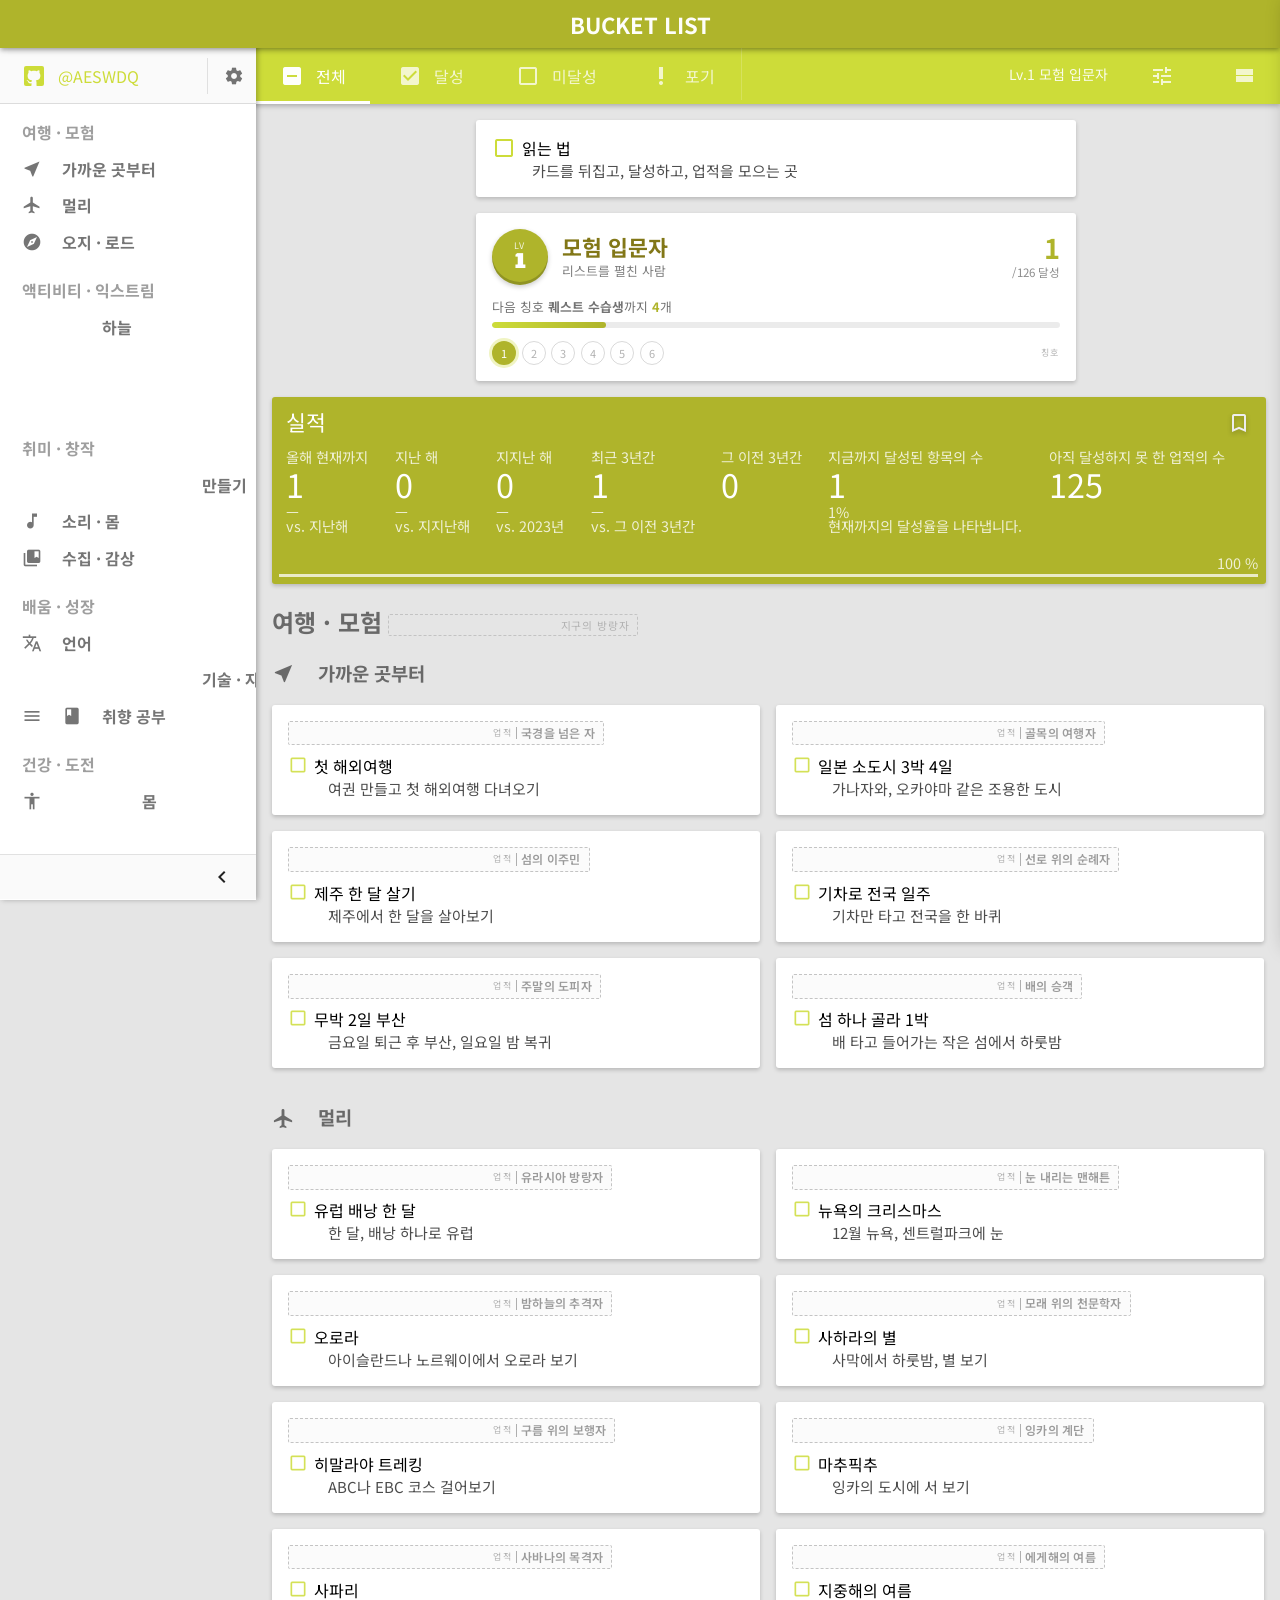
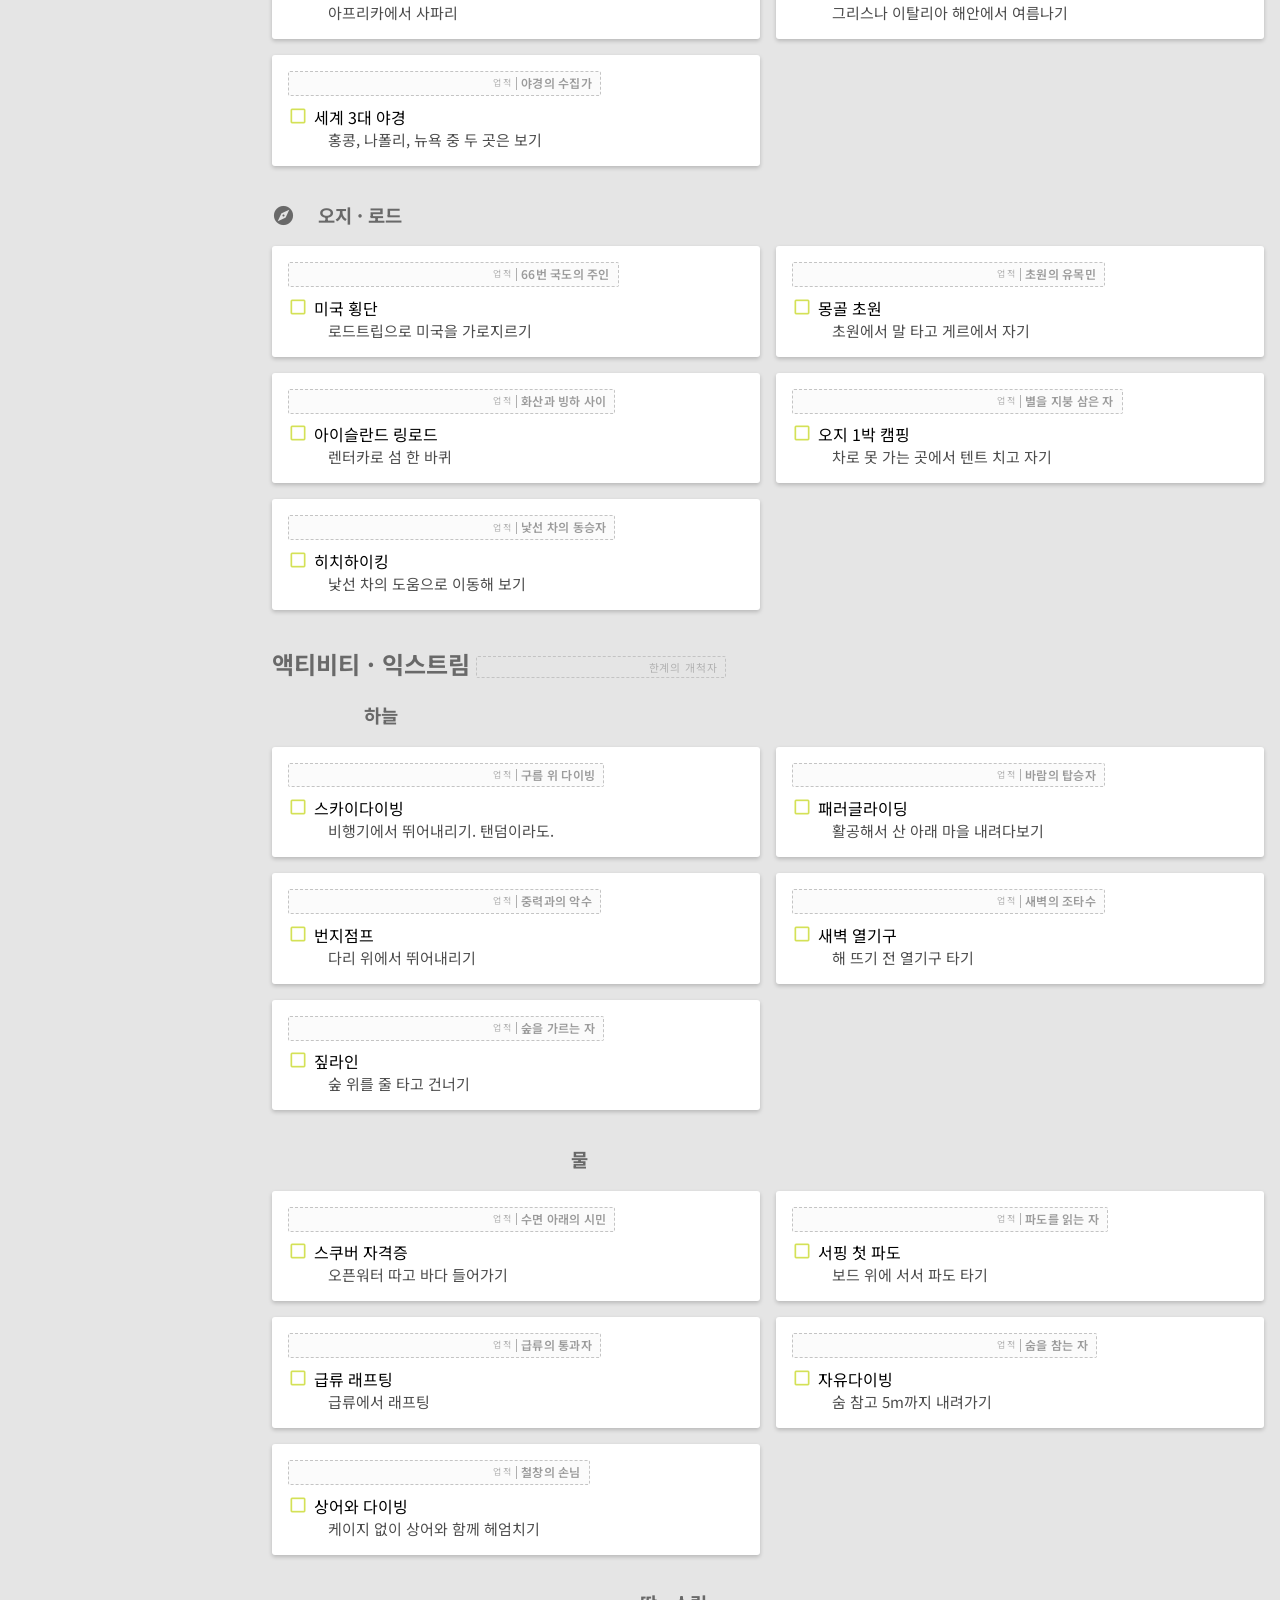
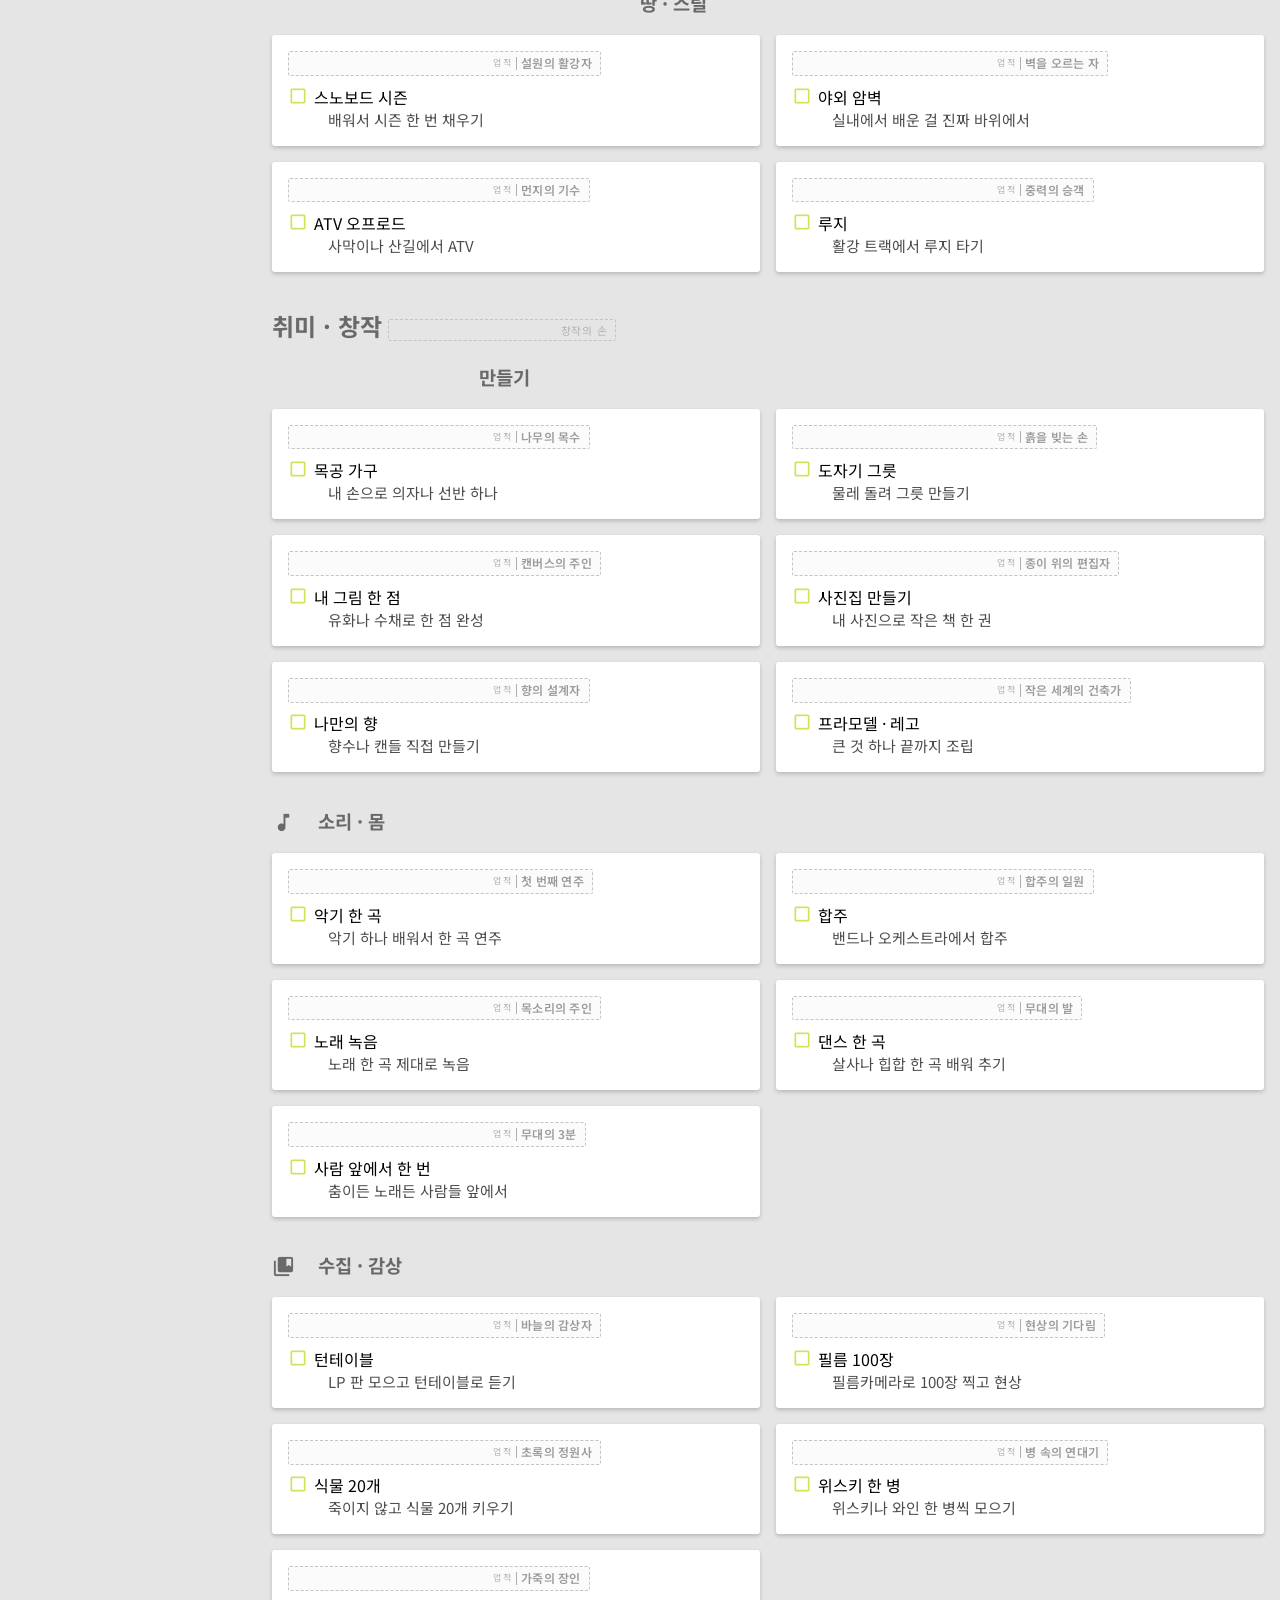
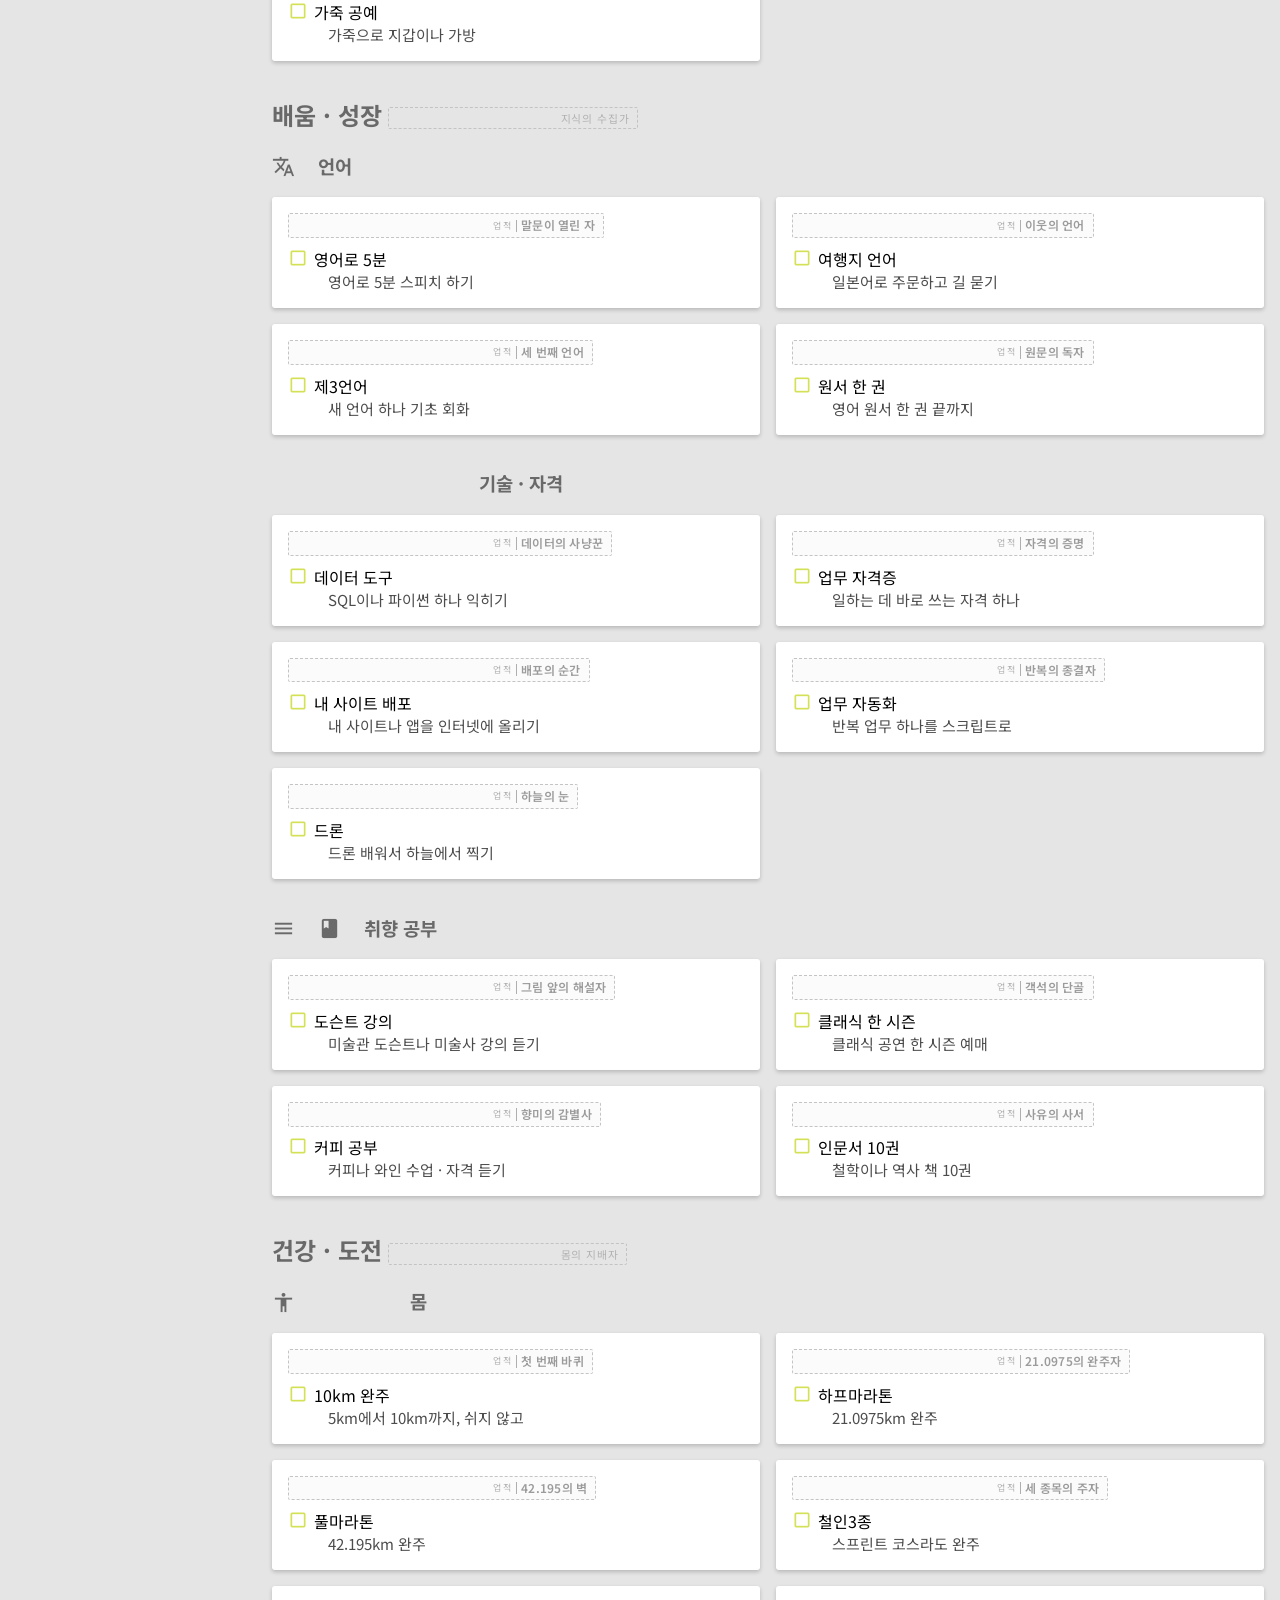
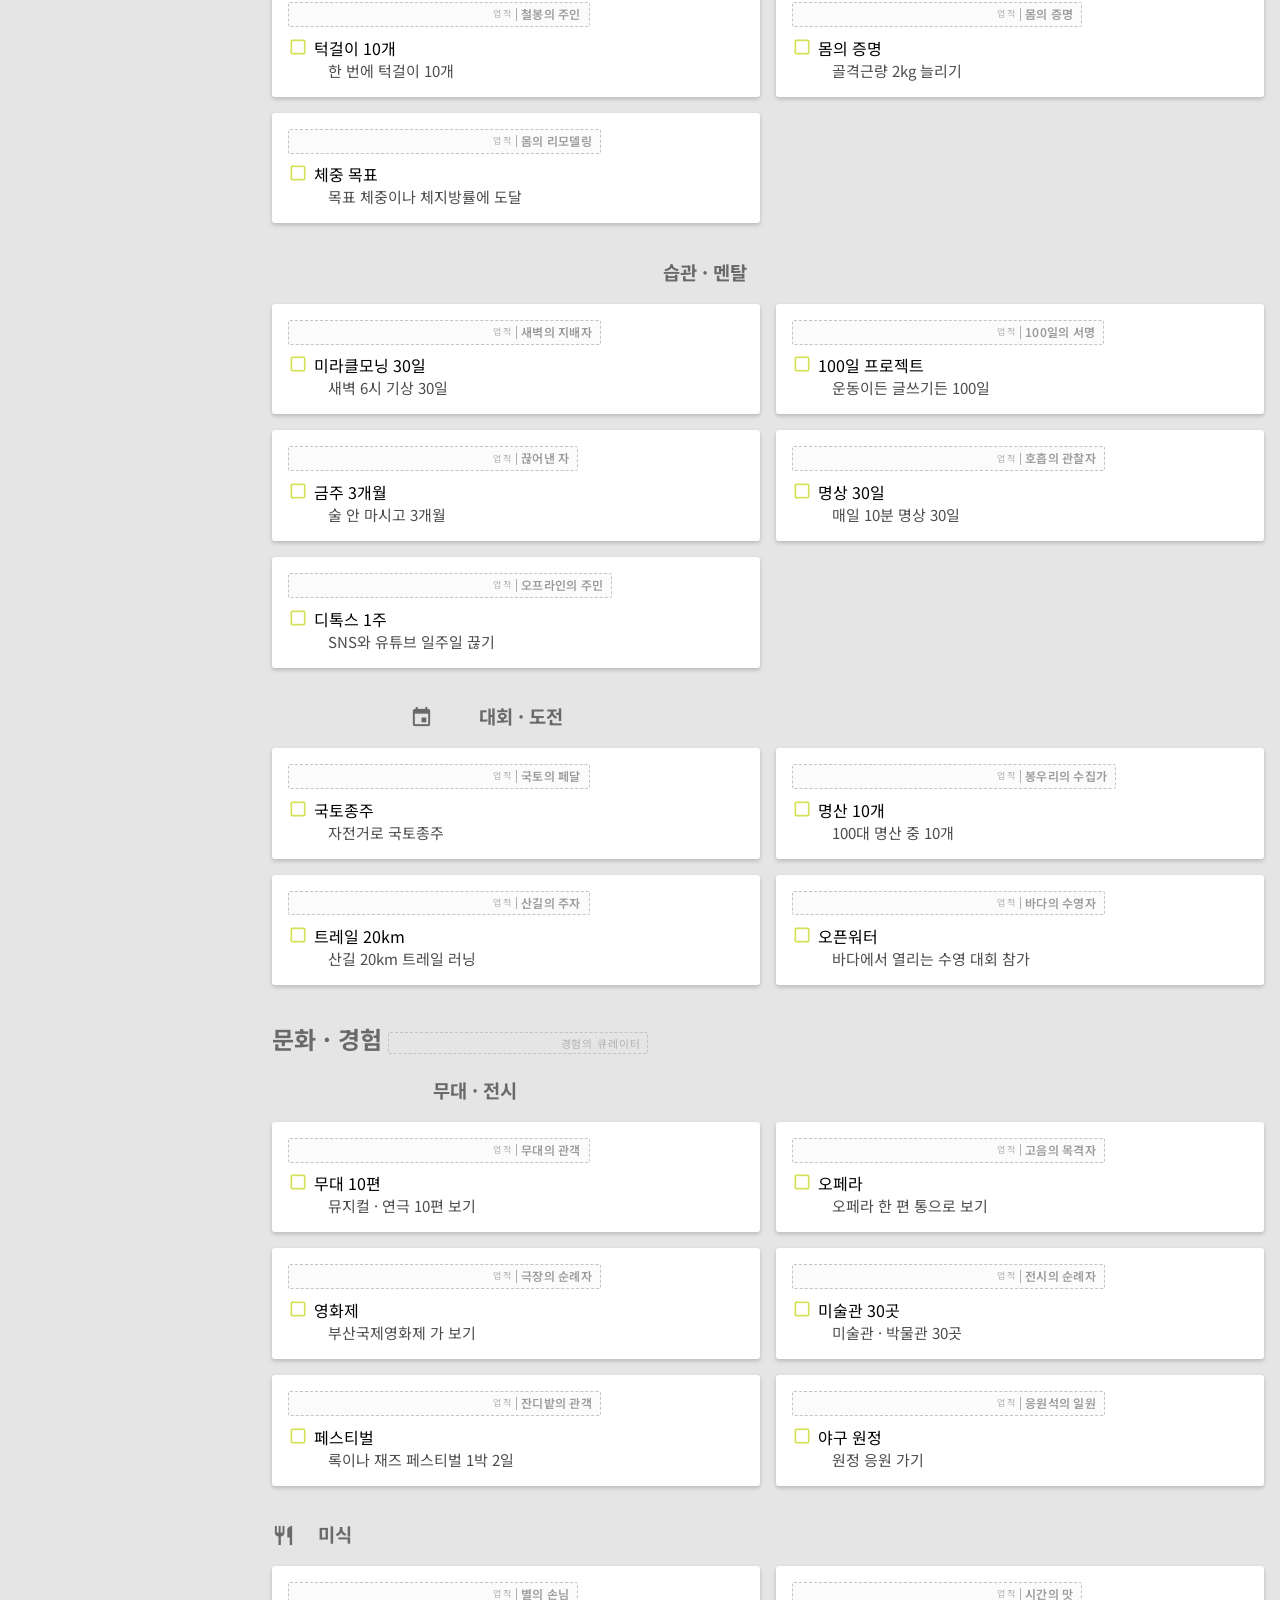
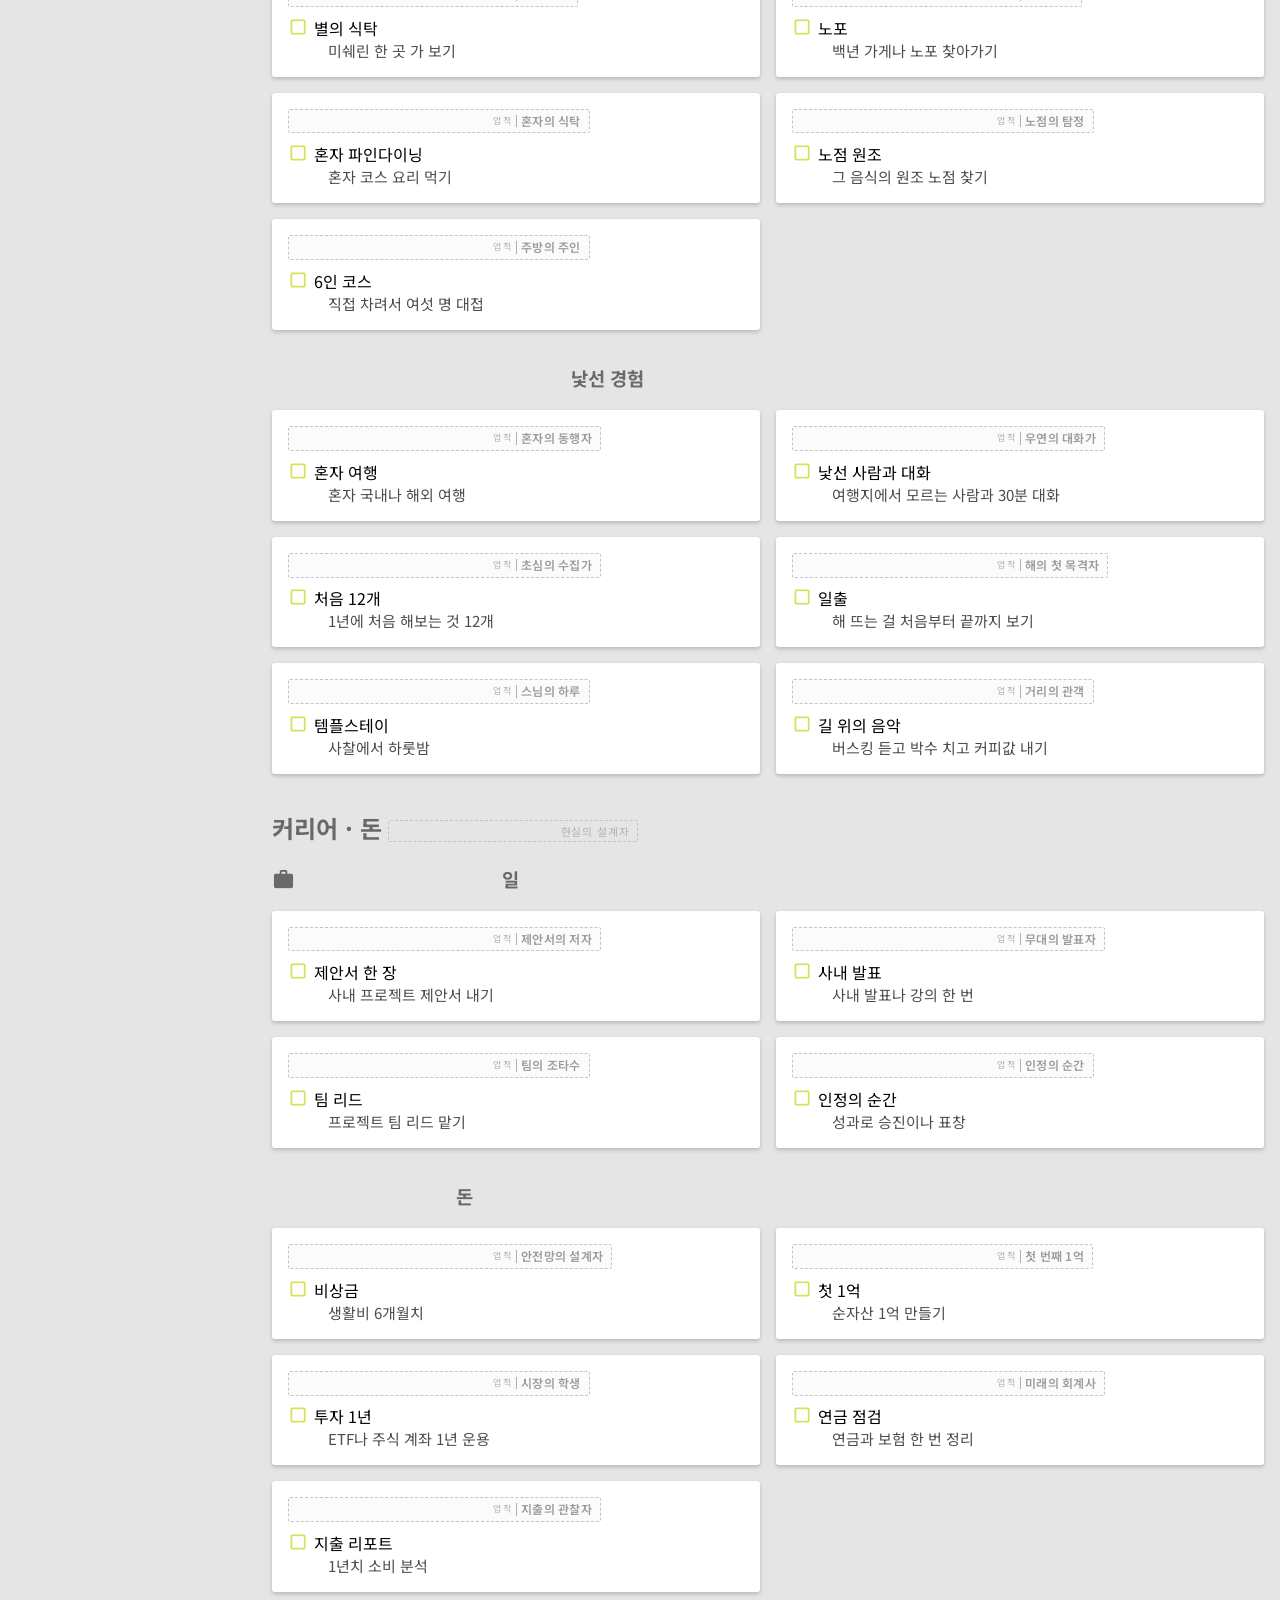
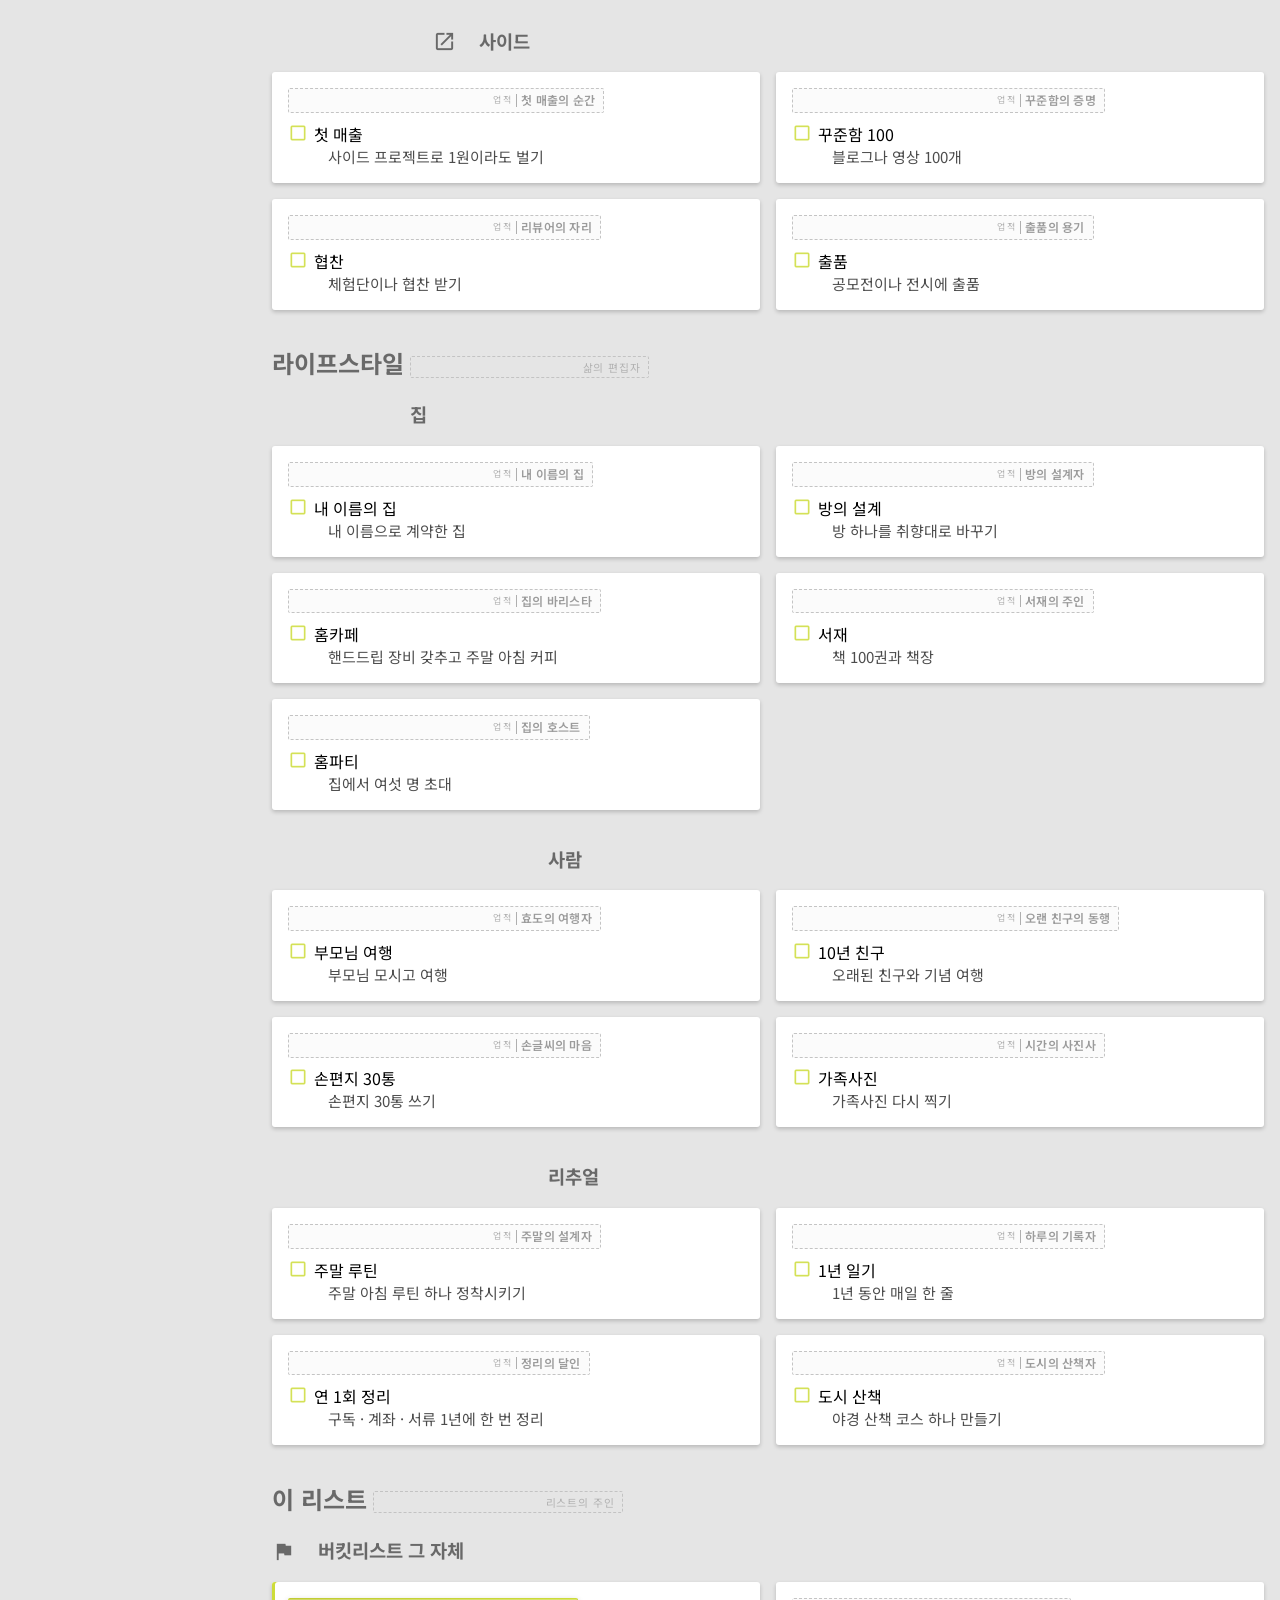
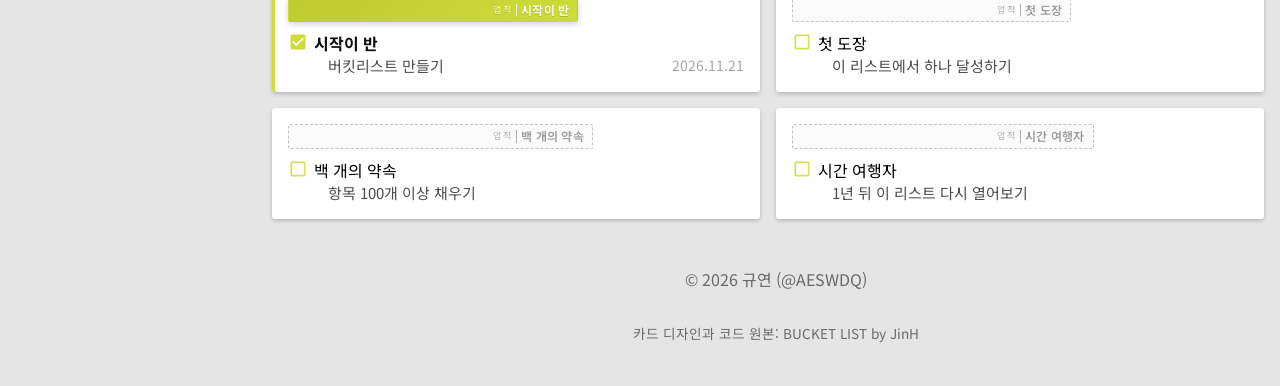
==== commit 11eee3e3: "업적 체크 아이콘 상태 반영, 안내카드 통계 제외, 모바일 상단바 정리, info 스크립트 중복 실행 수정" ====
--- a/preview.html
+++ b/preview.html
@@ -109,7 +109,7 @@
 
   <section id="first_class">
 
-    <div class="card">
+    <div class="card guide">
       <!-- 사용법 카드 -->
       <dl class="front" id="버킷리스트">
         <dt>읽는 법</dt>
--- a/css/style_rank.css
+++ b/css/style_rank.css
@@ -34,6 +34,10 @@
 
 .card.bitem.is_done dt .tick {
   color: var(--color-500);
+}
+
+.card.bitem.is_fail dt .tick {
+  color: #e53935;
 }
 
 .card.bitem .tt {
@@ -107,6 +111,13 @@
 }
 
 /* 카드 뒷면: 업적 한 줄 + 관리 버튼 */
+.card .back .back_title {
+  font-size: 1.02em;
+  font-weight: 700;
+  color: rgba(0, 0, 0, .86);
+  margin-bottom: .2em;
+}
+
 .card .back .ach_back {
   font-size: .8em;
   letter-spacing: .06em;
@@ -582,8 +593,9 @@
 
 @media (max-width: 700px) {
   #sub_header #rank_chip {
-    font-size: 12px;
-    padding: 16px 12px;
+    font-size: 11px;
+    padding: 15px 10px;
+    white-space: nowrap;
   }
 
   #sub_header #rank_chip .material-icons {
@@ -591,7 +603,15 @@
   }
 
   #sub_header #manage_bt {
-    padding: 16px 14px;
+    padding: 15px 12px;
+  }
+
+  #sub_header .filter_bt {
+    padding: 15px 12px;
+  }
+
+  #sub_header .rk_chip_name {
+    display: none;
   }
 
   .rk_count {
@@ -615,6 +635,10 @@
   }
 
   .rk_title {
+    color: rgba(255, 255, 255, .9);
+  }
+
+  .card .back .back_title {
     color: rgba(255, 255, 255, .9);
   }
 
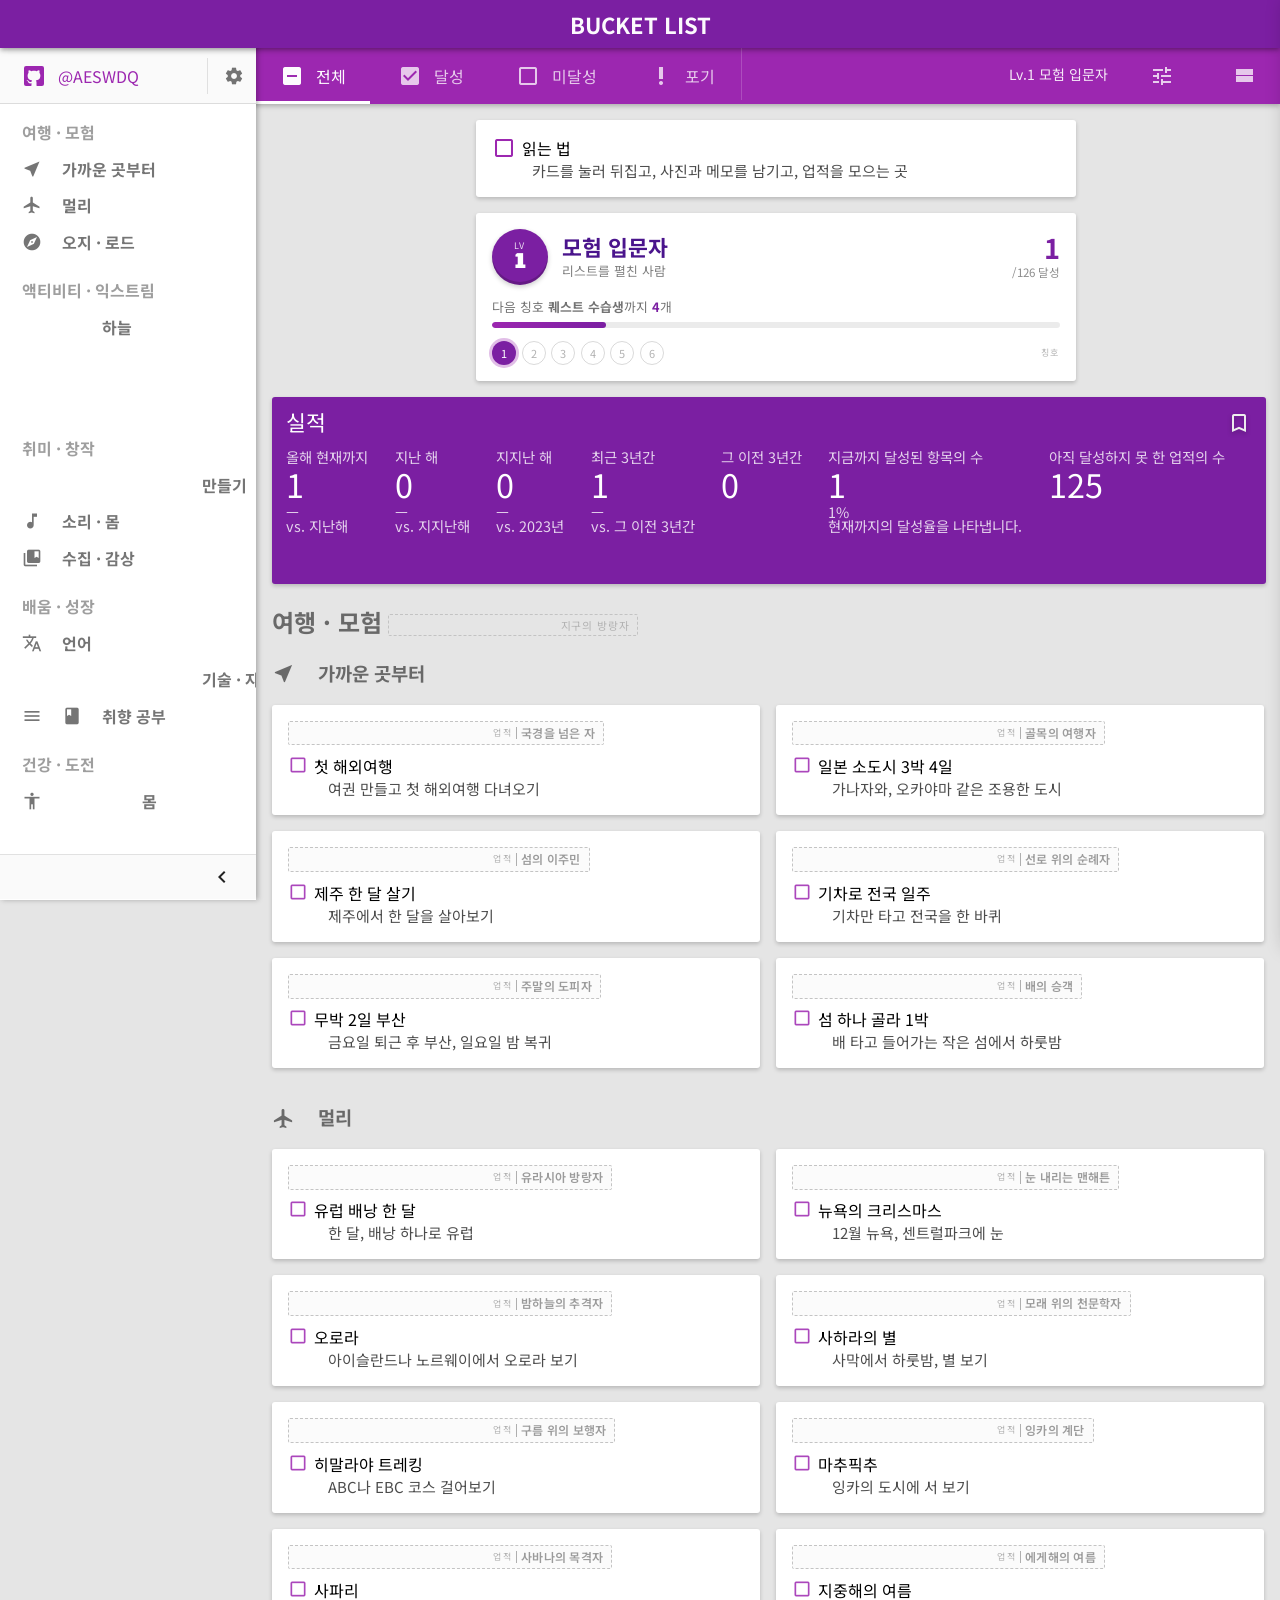
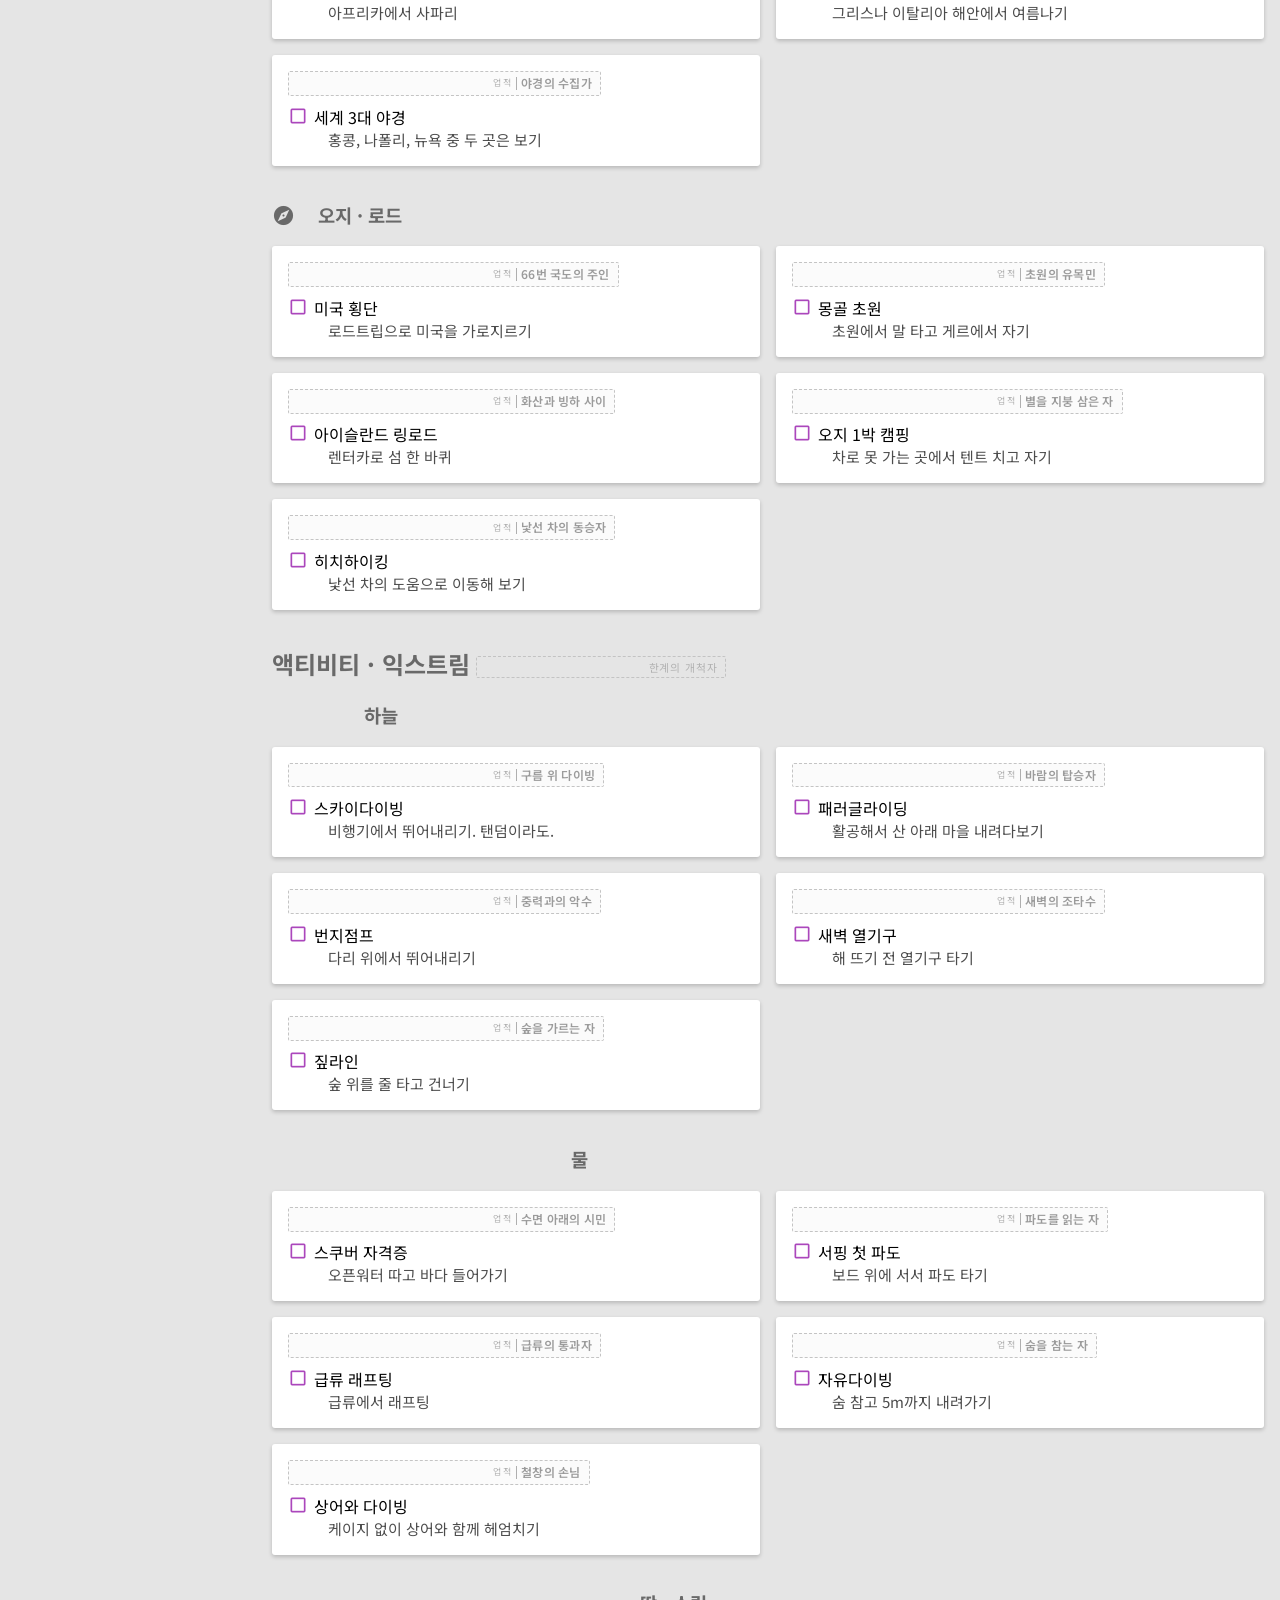
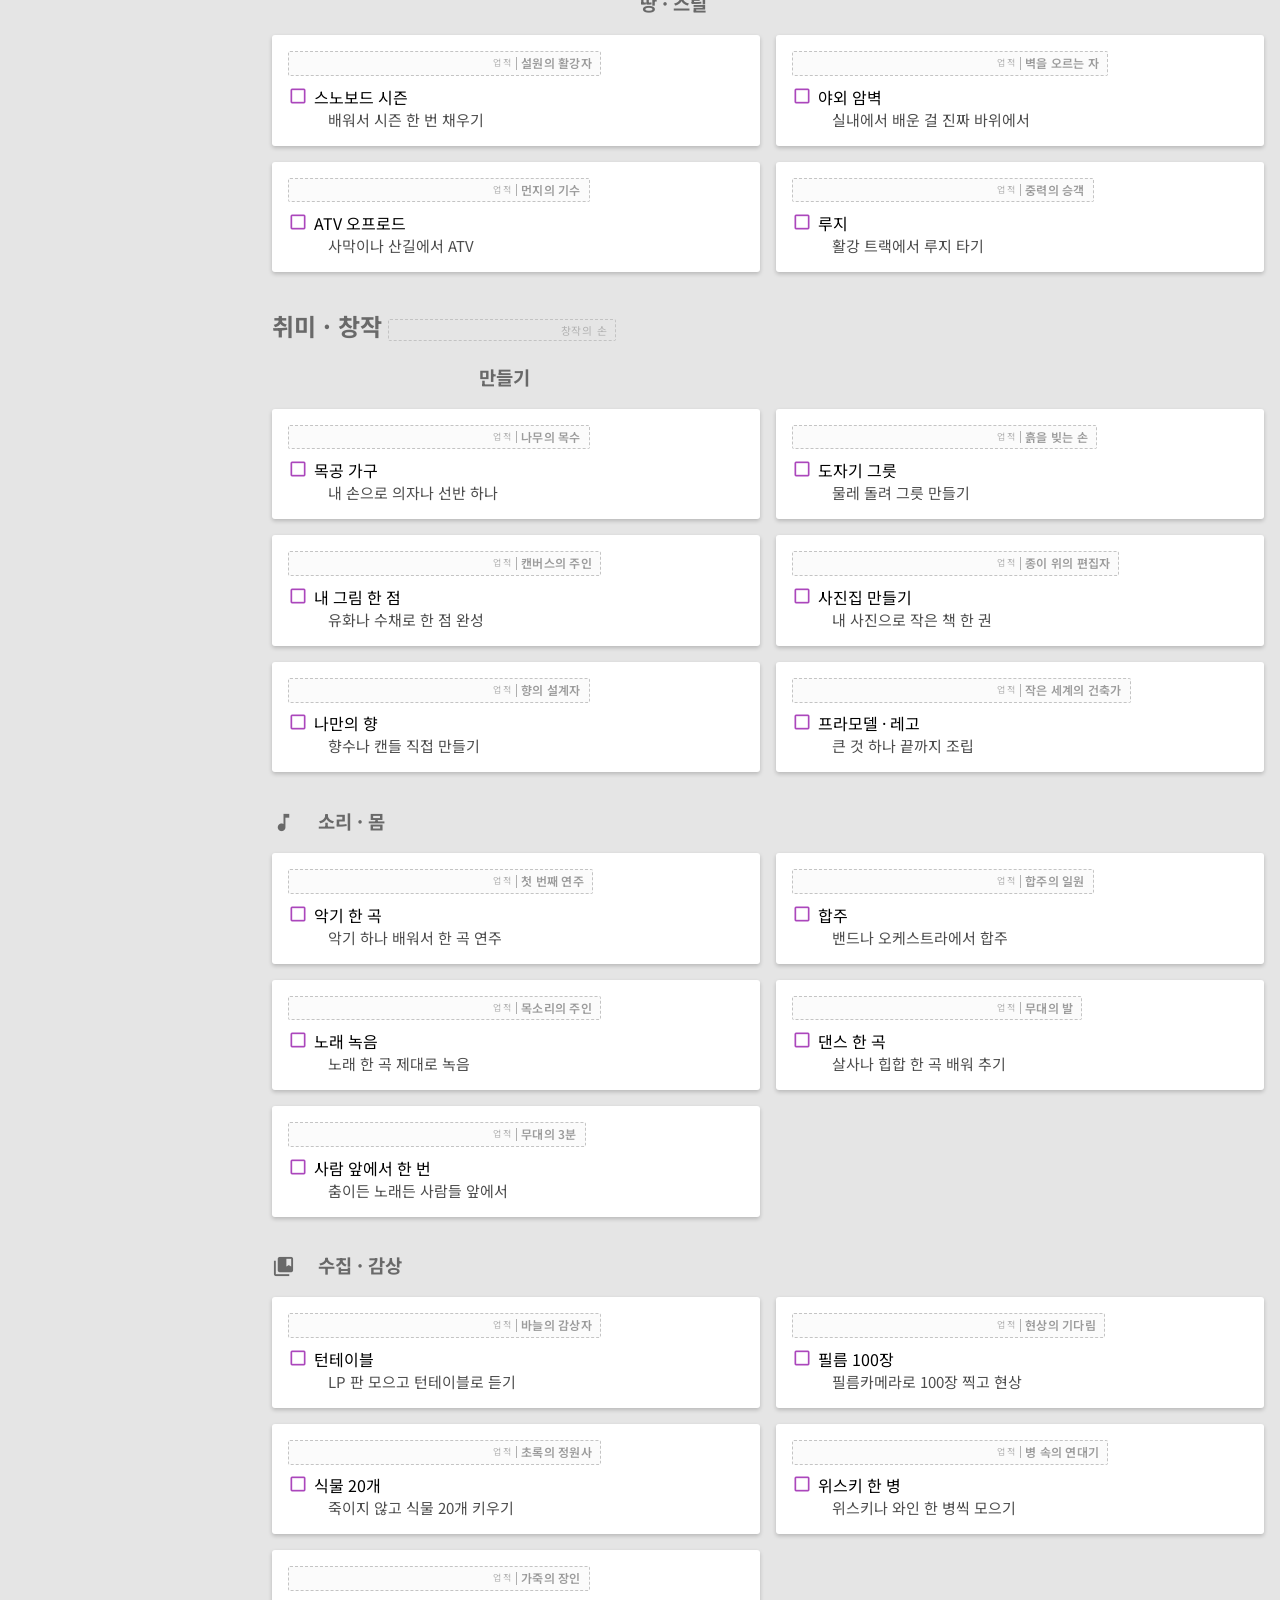
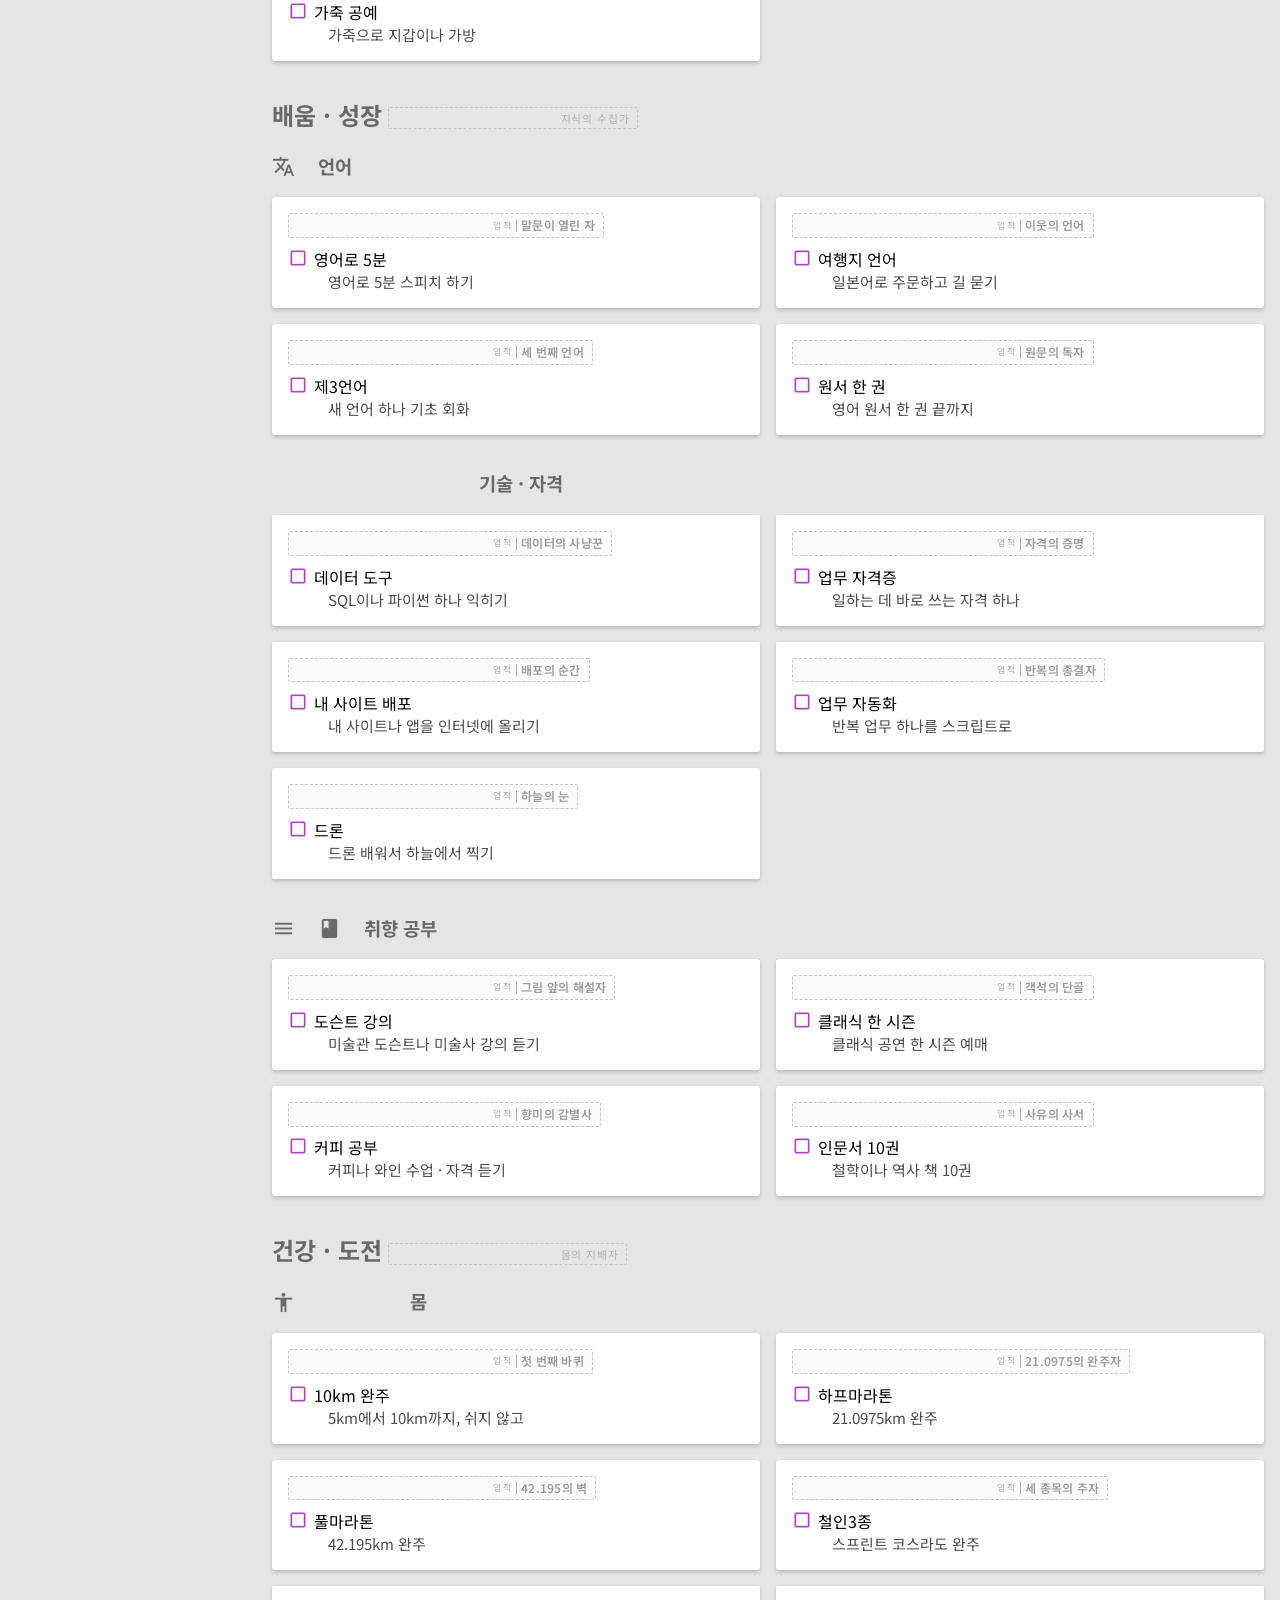
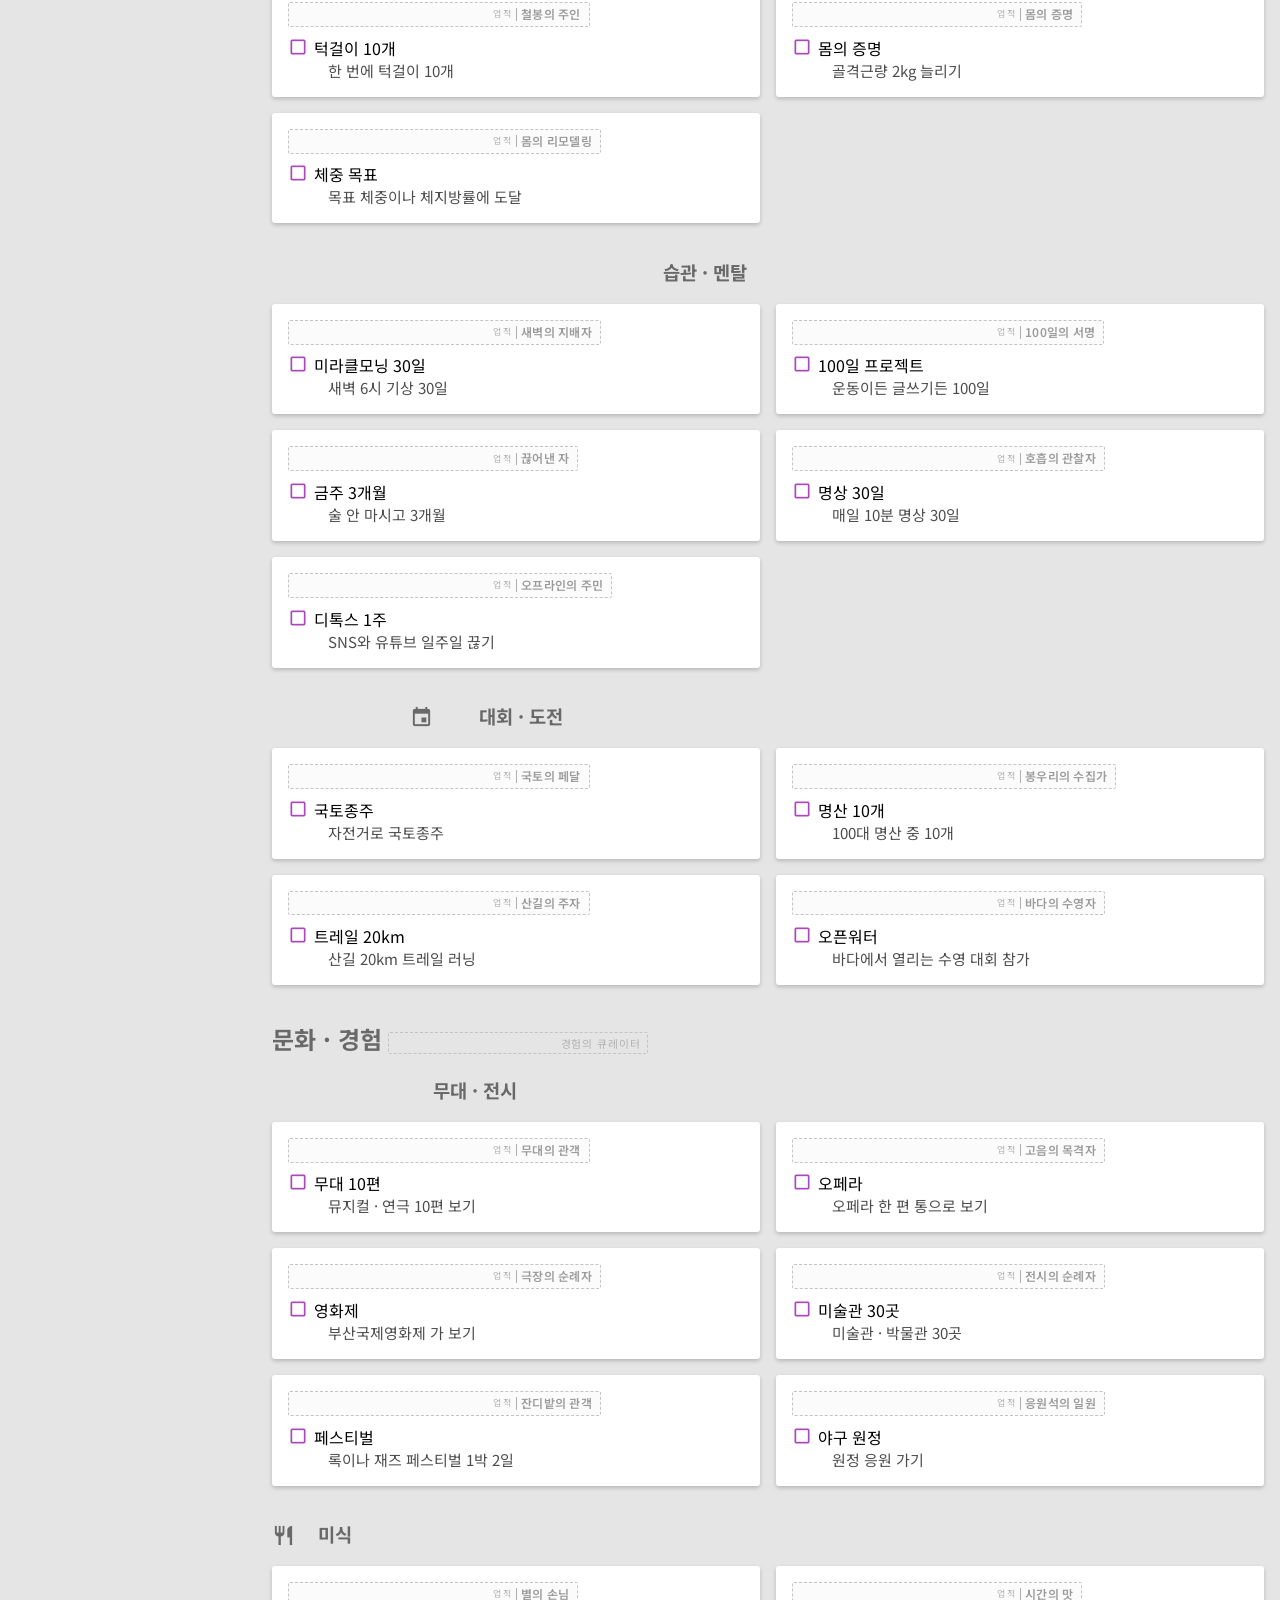
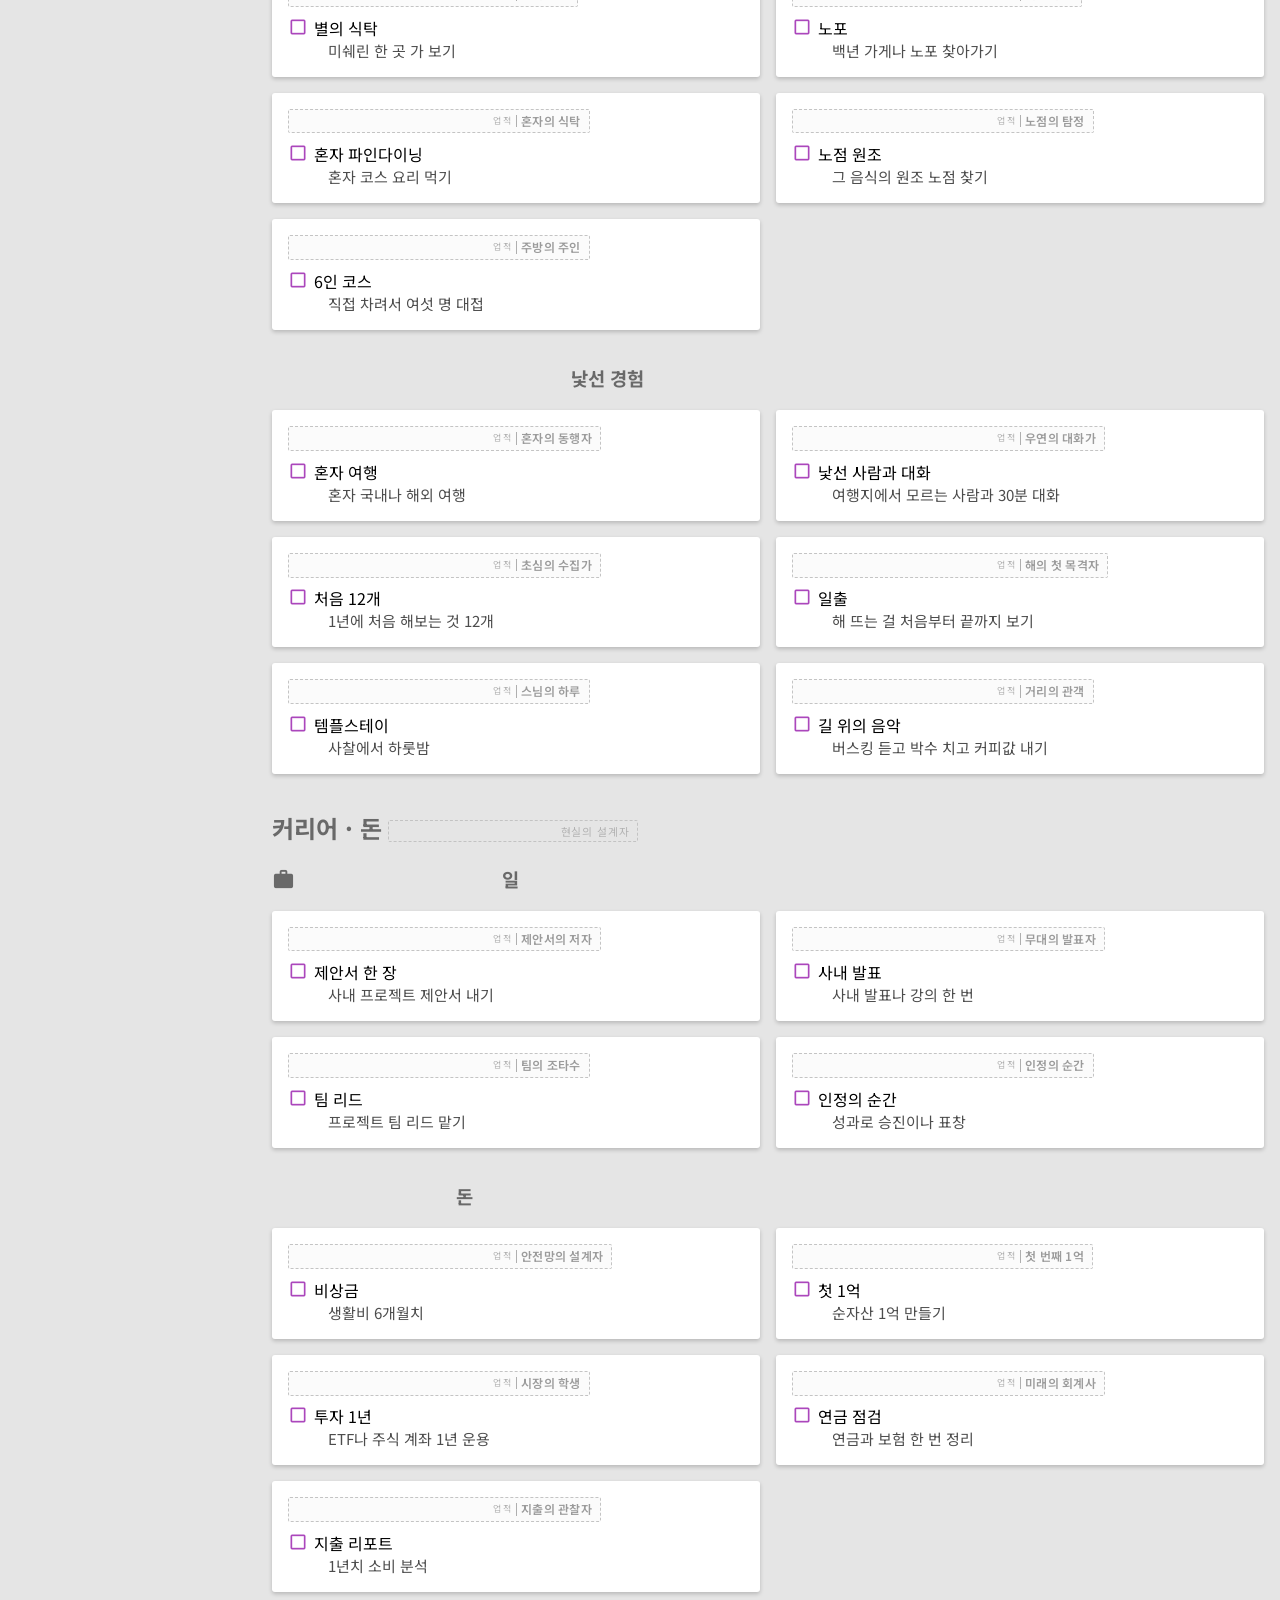
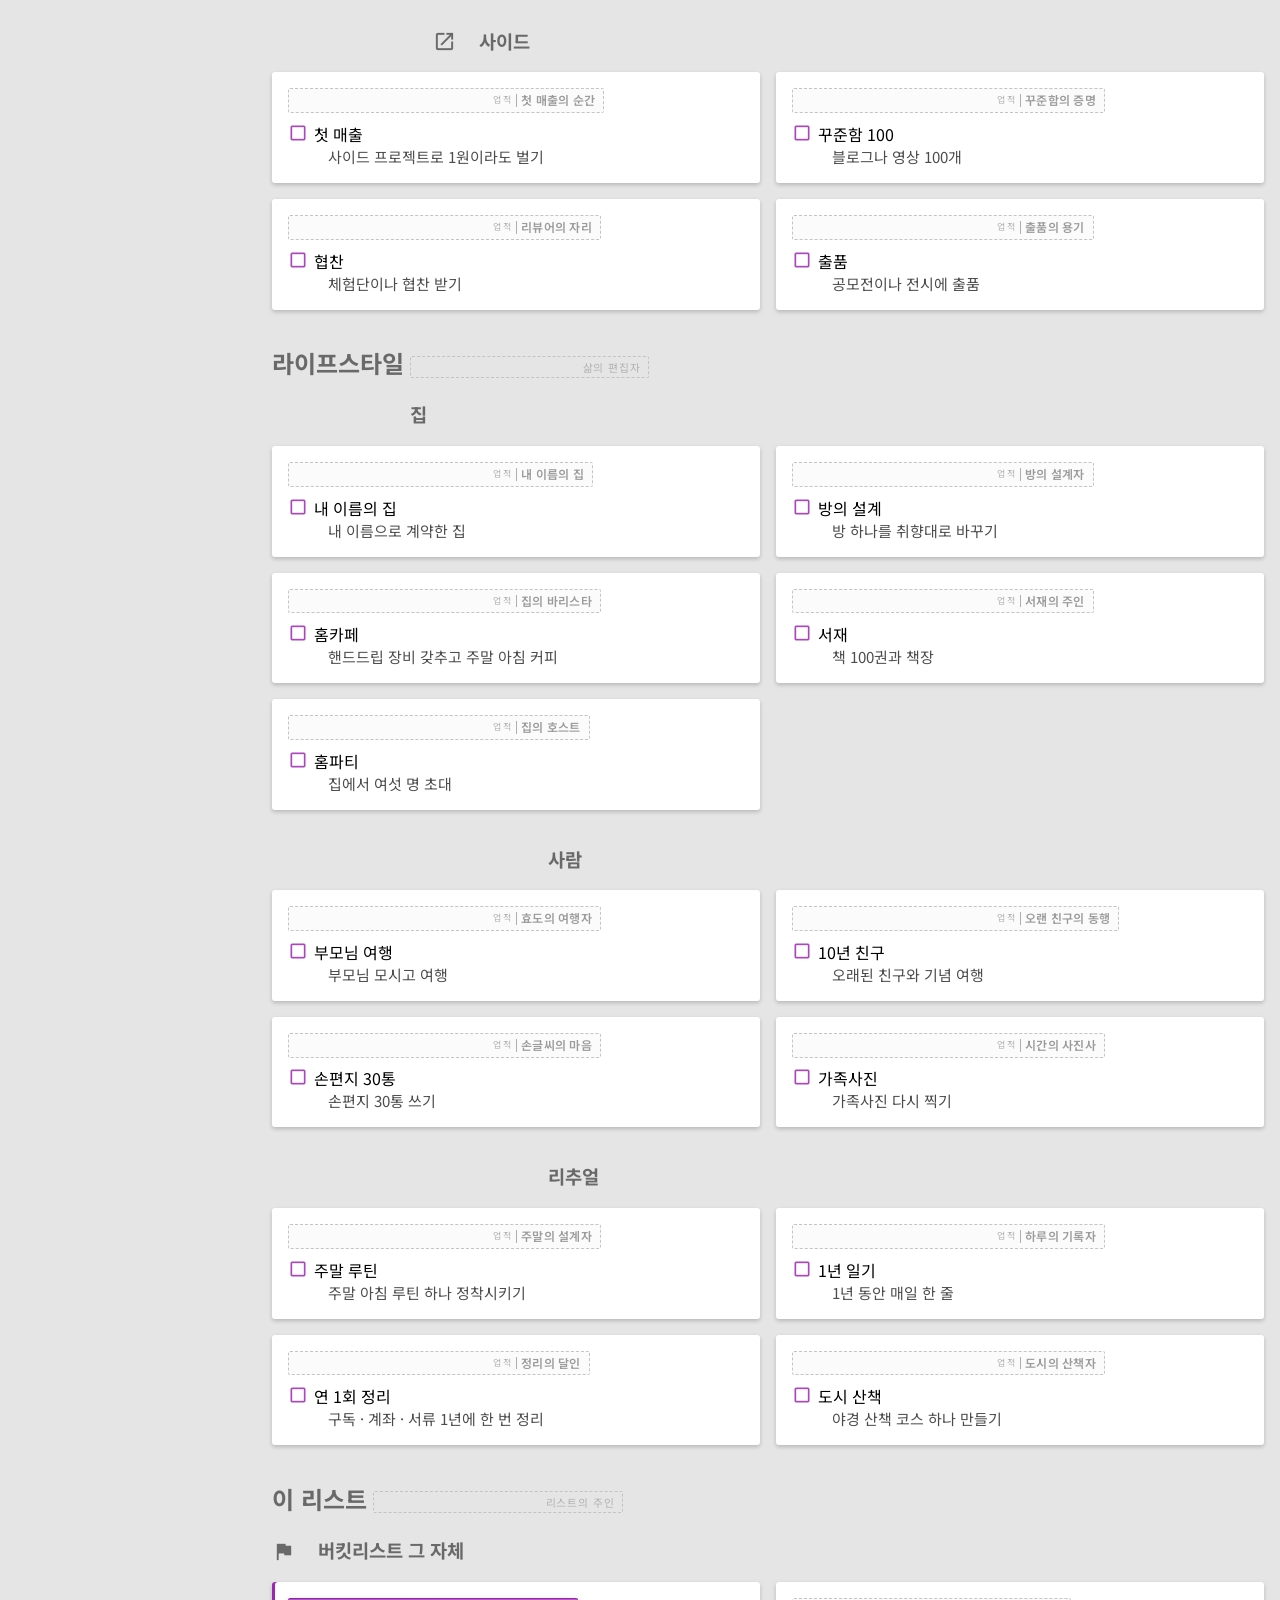
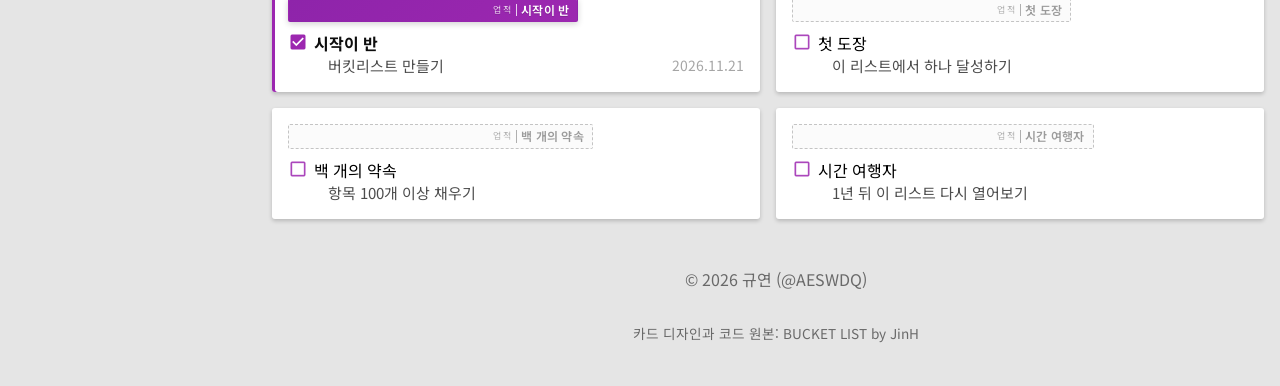
==== commit 98b0ef3f: "카드 뒤집기를 클릭으로, 뒷면에 사진·메모 추가 - 카드를 누르면 뒤집히고 다시 누르면 앞면으로 (호버 뒤집기 제거) - 뒷면: 사진 넣기/바꾸기/지우기 (IndexedDB buc" ====
--- a/preview.html
+++ b/preview.html
@@ -6,16 +6,18 @@
   <meta http-equiv="Content-Type" content="text/html; charset=utf-8" />
   <meta name="viewport" content="width=device-width, initial-scale=1, maximum-scale=1, user-scalable=no">
   <meta name="theme-color" content="#212121" />
-  <meta name="description" content="규연의 버킷리스트. 카드마다 업적 칭호가 붙는 플립 카드 버킷리스트." />
+  <meta name="description" content="규연의 버킷리스트. 카드를 누르면 뒤집혀 사진과 메모를 남길 수 있는 플립 카드 버킷리스트." />
   <meta property="og:title" content="규연의 버킷리스트" />
   <meta property="og:description" content="BUCKET LIST by 규연 (@AESWDQ) — 126개의 퀘스트와 업적" />
   <link rel="stylesheet" type="text/css" href="css/style.css">
   <link rel="stylesheet" type="text/css" href="css/style_rank.css">
   <link rel="stylesheet" type="text/css" href="css/style_dark.css">
+  <link rel="stylesheet" type="text/css" href="css/style_memo.css">
   <link rel="shortcut icon" href="img/favicon/favicon.ico">
   <script src="js/jquery.min.js"></script>
   <script defer src="js/sub__coloring.js"></script>
   <script defer src="data/bucket.js"></script>
+  <script defer src="js/main__memory.js"></script>
   <script defer src="js/main__app.js"></script>
 
   <script>
@@ -113,10 +115,11 @@
       <!-- 사용법 카드 -->
       <dl class="front" id="버킷리스트">
         <dt>읽는 법</dt>
-        <dd>카드를 뒤집고, 달성하고, 업적을 모으는 곳<span class="date"></span></dd>
+        <dd>카드를 눌러 뒤집고, 사진과 메모를 남기고, 업적을 모으는 곳<span class="date"></span></dd>
       </dl>
       <div class="back">
-        <p>만들었다, 버킷리스트! 카드 위에 마우스를 올리면 뒤집히고, 이야기가 나옵니다.</p>
+        <p>만들었다, 버킷리스트! 이제 카드를 <b>누르면</b> 뒤집히고, 뒷면에 내 사진과 메모를 남길 수 있습니다. 뒤집힌 카드를 다시 누르면(또는 오른쪽 위 <b>×</b>) 원래대로 돌아갑니다.</p>
+        <p><b>사진</b>은 뒷면의 ‘사진 넣기’를 눌러 고릅니다. 긴 변 900px 로 줄여 이 브라우저(IndexedDB)에 저장하고, <b>메모</b>는 글자를 칠 때마다 자동으로 저장됩니다. 사진이나 메모가 있는 카드는 앞면 제목 옆에 작은 표시가 붙습니다.</p>
         <p><b>달성</b>은 카드의 네모칸이나 업적 칭호를 누르면 됩니다. 카드 뒷면에서 <b>달성 · 포기 · 삭제</b>도 고를 수 있고, 지운 항목은 오른쪽 위 <b>관리</b>에서 되살릴 수 있습니다.</p>
         <p>항목마다 업적 칭호가 하나씩 붙어 있습니다. 달성하면 회색 실루엣이 색으로 채워집니다. 위쪽 <b>Lv.</b> 배지는 달성 개수로 오르는 전체 칭호입니다.</p>
       </div>
@@ -175,7 +178,7 @@
       <button id="m_export">진행 상황 내보내기 (JSON)</button>
       <button id="m_reset_prog">진행 초기화</button>
     </div>
-    <p class="m_note">달성·삭제·추가 기록은 이 브라우저에만 저장됩니다. 기록을 옮기려면 내보내기를 쓰세요. 항목 자체를 늘리려면 data/bucket.js 를 고치면 됩니다.</p>
+    <p class="m_note">달성·삭제·추가 기록과 메모는 이 브라우저(localStorage)에, 사진은 이 브라우저의 사진 저장소(IndexedDB)에 저장됩니다. 내보내기 파일에는 메모까지 들어가고, 사진은 들어가지 않습니다. 항목 자체를 늘리려면 data/bucket.js 를 고치면 됩니다.</p>
   </dl>
 
   <div id="browser_alert">
--- a/css/style_memo.css
+++ b/css/style_memo.css
@@ -0,0 +1,454 @@
+/* 카드 뒷면: 사진 · 메모
+ *
+ * 카드를 누르면 뒤집혀 뒷면이 보입니다 (뒤집기는 css/style_card_v2.css 의 .card.flipped).
+ * 이 파일은 뒷면 안쪽 배치와 사진·메모 입력칸, 앞면의 작은 표시만 담당합니다.
+ */
+
+/* ---------- 앞면: 사진·메모가 있는 카드 표시 ---------- */
+
+/* 뒤집히는 속도는 클릭에 어울리게 조금 빠르게 (원본은 .75s). */
+.card .front,
+.card .back {
+  transition: transform .6s cubic-bezier(.25, .8, .3, 1), box-shadow .45s, background-color .45s;
+}
+
+.card.bitem .front {
+  position: relative;
+}
+
+.card.bitem dt .tt {
+  flex: 1 1 auto;
+  min-width: 0;
+}
+
+.card.bitem .marks {
+  display: inline-flex;
+  align-items: center;
+  gap: 1px;
+  flex: 0 0 auto;
+  align-self: center;
+  margin-left: auto;
+  color: var(--color-500);
+}
+
+.card.bitem .marks .material-icons {
+  display: none;
+  font-size: 15px;
+  margin: 0;
+  opacity: .85;
+}
+
+.card.bitem.has_photo .marks .m_photo,
+.card.bitem.has_memo .marks .m_memo {
+  display: inline-block;
+}
+
+.card.bitem {
+  cursor: pointer;
+}
+
+/* ---------- 뒷면 배치 ---------- */
+
+.card.bitem .back {
+  cursor: pointer;
+}
+
+.card.bitem .back>.bin {
+  display: flex;
+  flex-direction: column;
+  gap: .7em;
+  padding: 1em;
+  text-align: left;
+  box-sizing: border-box;
+}
+
+.card.bitem .back>.bin *,
+.card.bitem .back>.bin *:before,
+.card.bitem .back>.bin *:after {
+  box-sizing: border-box;
+  max-width: 100%;
+}
+
+.card.bitem .back .b_head {
+  display: flex;
+  align-items: flex-start;
+  gap: .5em;
+}
+
+.card.bitem .back .back_title {
+  flex: 1 1 auto;
+  min-width: 0;
+  margin: 0;
+  line-height: 1.35;
+  word-break: keep-all;
+}
+
+.b_head .b_flip {
+  flex: 0 0 auto;
+  display: inline-flex;
+  align-items: center;
+  justify-content: center;
+  width: 1.7em;
+  height: 1.7em;
+  margin: -.2em -.2em 0 auto;
+  border-radius: 50%;
+  color: rgba(0, 0, 0, .38);
+  cursor: pointer;
+  transition: .2s;
+}
+
+.b_head .b_flip .material-icons {
+  font-size: 18px;
+  margin: 0;
+}
+
+.b_head .b_flip:hover {
+  background: rgba(0, 0, 0, .06);
+  color: rgba(0, 0, 0, .75);
+}
+
+.card.bitem .back .ach_back {
+  margin: 0;
+}
+
+.card.bitem .back .b_desc {
+  margin: 0;
+  font-size: .92em;
+  line-height: 1.55;
+  color: rgba(0, 0, 0, .62);
+}
+
+/* ---------- 사진 ---------- */
+
+.card.bitem .shot {
+  position: relative;
+  border: 1px dashed rgba(0, 0, 0, .14);
+  border-radius: 3px;
+  background: rgba(0, 0, 0, .025);
+  overflow: hidden;
+}
+
+.card.bitem .shot.has {
+  border-style: solid;
+  border-color: transparent;
+  background: #111;
+}
+
+.card.bitem .shot .shot_img {
+  display: none;
+  width: 100%;
+  max-height: 300px;
+  object-fit: cover;
+  opacity: 1 !important;
+  cursor: zoom-in;
+}
+
+.card.bitem .shot.has .shot_img {
+  display: block;
+}
+
+.card.bitem .shot .shot_empty {
+  display: flex;
+  flex-direction: column;
+  align-items: center;
+  gap: .1em;
+  padding: 1.15em .8em;
+  color: rgba(0, 0, 0, .4);
+  text-align: center;
+  cursor: pointer;
+  transition: background .2s, color .2s;
+}
+
+.card.bitem .shot .shot_empty:hover {
+  background: rgba(0, 0, 0, .03);
+  color: rgba(0, 0, 0, .62);
+}
+
+.card.bitem .shot .shot_empty .material-icons {
+  font-size: 26px;
+  margin: 0 0 .1em;
+  opacity: .8;
+}
+
+.card.bitem .shot .shot_empty span {
+  font-size: .86em;
+  font-weight: 600;
+}
+
+.card.bitem .shot .shot_empty small {
+  font-size: .72em;
+  opacity: .8;
+}
+
+.card.bitem .shot.has .shot_empty {
+  display: none;
+}
+
+.card.bitem .shot .shot_del,
+.card.bitem .shot .shot_edit {
+  display: none;
+  position: absolute;
+  border: none;
+  background: rgba(0, 0, 0, .55);
+  color: #fff;
+  font: inherit;
+  cursor: pointer;
+  -webkit-backdrop-filter: blur(3px);
+  backdrop-filter: blur(3px);
+  transition: background .2s;
+}
+
+.card.bitem .shot .shot_del {
+  top: .45em;
+  right: .45em;
+  align-items: center;
+  justify-content: center;
+  width: 2em;
+  height: 2em;
+  border-radius: 50%;
+  padding: 0;
+}
+
+.card.bitem .shot .shot_del .material-icons {
+  font-size: 16px;
+  margin: 0;
+}
+
+.card.bitem .shot .shot_edit {
+  right: .45em;
+  bottom: .45em;
+  align-items: center;
+  padding: .3em .65em;
+  border-radius: 2px;
+  font-size: .76em;
+}
+
+.card.bitem .shot.has .shot_del,
+.card.bitem .shot.has .shot_edit {
+  display: inline-flex;
+}
+
+.card.bitem .shot .shot_del:hover,
+.card.bitem .shot .shot_edit:hover {
+  background: rgba(0, 0, 0, .8);
+}
+
+.card.bitem .shot .shot_busy {
+  display: none;
+  position: absolute;
+  top: 0;
+  right: 0;
+  bottom: 0;
+  left: 0;
+  align-items: center;
+  justify-content: center;
+  background: rgba(255, 255, 255, .82);
+  color: rgba(0, 0, 0, .6);
+  font-size: .85em;
+}
+
+.card.bitem .shot.busy .shot_busy {
+  display: flex;
+}
+
+.card.bitem .file_in {
+  display: none !important;
+}
+
+/* 사진 크게 보기 */
+.shot_zoom {
+  position: fixed;
+  top: 0;
+  left: 0;
+  right: 0;
+  bottom: 0;
+  z-index: 1200;
+  display: flex;
+  align-items: center;
+  justify-content: center;
+  padding: 1.2em;
+  background: rgba(0, 0, 0, .74);
+  cursor: zoom-out;
+  animation: zoom_in .2s ease-out;
+}
+
+.shot_zoom img {
+  max-width: 100%;
+  max-height: 100%;
+  border-radius: 3px;
+  box-shadow: 0 12px 40px rgba(0, 0, 0, .5);
+  opacity: 1 !important;
+}
+
+@keyframes zoom_in {
+  from {
+    opacity: 0;
+  }
+
+  to {
+    opacity: 1;
+  }
+}
+
+/* ---------- 메모 ---------- */
+
+.card.bitem .memo_wrap {
+  display: flex;
+  flex-direction: column;
+  gap: .35em;
+  cursor: text;
+}
+
+.card.bitem .memo_label {
+  display: flex;
+  align-items: center;
+  gap: .2em;
+  font-size: .76em;
+  letter-spacing: .04em;
+  color: rgba(0, 0, 0, .45);
+}
+
+.card.bitem .memo_label .material-icons {
+  font-size: 15px;
+  margin: 0;
+}
+
+.card.bitem .memo_state {
+  margin-left: auto;
+  font-size: .92em;
+  color: var(--color-600);
+  opacity: 0;
+  transition: opacity .35s;
+}
+
+.card.bitem .memo_state.on {
+  opacity: 1;
+}
+
+.card.bitem .memo {
+  display: block;
+  width: 100%;
+  min-height: 4.8em;
+  max-height: 40vh;
+  padding: .6em .7em;
+  border: 1px solid rgba(0, 0, 0, .14);
+  border-radius: 3px;
+  background: rgba(0, 0, 0, .022);
+  color: rgba(0, 0, 0, .82);
+  font: inherit;
+  font-size: .9em;
+  line-height: 1.6;
+  text-align: left;
+  resize: none;
+  overflow-y: hidden;
+  cursor: text;
+  transition: border-color .2s, background .2s, box-shadow .2s;
+}
+
+.card.bitem .memo::placeholder {
+  color: rgba(0, 0, 0, .3);
+}
+
+.card.bitem .memo:focus {
+  outline: none;
+  border-color: var(--color-500);
+  background: #fff;
+  box-shadow: 0 0 0 3px var(--color-a100);
+}
+
+.card.bitem .acts {
+  margin-top: 0;
+}
+
+/* ---------- 관리 패널 보조 줄 ---------- */
+
+#manage .m_sub {
+  flex: 1 0 100%;
+  margin-top: .35em;
+  font-size: .85em;
+  color: rgba(0, 0, 0, .5);
+}
+
+/* ---------- 좁은 화면 ---------- */
+
+@media (max-width: 700px) {
+  .card.bitem .back>.bin {
+    gap: .65em;
+    padding: .9em;
+  }
+
+  .card.bitem .shot .shot_img {
+    max-height: 62vw;
+  }
+
+  /* iOS 는 16px 보다 작은 입력칸을 누르면 화면을 확대한다. */
+  .card.bitem .memo {
+    font-size: 16px;
+    min-height: 5.2em;
+  }
+
+  .card.bitem .shot .shot_edit {
+    font-size: .8em;
+    padding: .35em .7em;
+  }
+}
+
+/* ---------- 어두운 화면 ---------- */
+
+@media (prefers-color-scheme: dark) {
+  .card.bitem .back .b_desc {
+    color: rgba(255, 255, 255, .55);
+  }
+
+  .b_head .b_flip {
+    color: rgba(255, 255, 255, .45);
+  }
+
+  .b_head .b_flip:hover {
+    background: rgba(255, 255, 255, .1);
+    color: #fff;
+  }
+
+  .card.bitem .shot {
+    border-color: rgba(255, 255, 255, .16);
+    background: rgba(255, 255, 255, .04);
+  }
+
+  .card.bitem .shot .shot_empty {
+    color: rgba(255, 255, 255, .45);
+  }
+
+  .card.bitem .shot .shot_empty:hover {
+    background: rgba(255, 255, 255, .06);
+    color: rgba(255, 255, 255, .75);
+  }
+
+  .card.bitem .shot .shot_busy {
+    background: rgba(30, 30, 30, .85);
+    color: rgba(255, 255, 255, .7);
+  }
+
+  .card.bitem .memo_label {
+    color: rgba(255, 255, 255, .48);
+  }
+
+  .card.bitem .memo {
+    border-color: rgba(255, 255, 255, .18);
+    background: rgba(255, 255, 255, .04);
+    color: rgba(255, 255, 255, .85);
+  }
+
+  .card.bitem .memo::placeholder {
+    color: rgba(255, 255, 255, .3);
+  }
+
+  .card.bitem .memo:focus {
+    background: rgba(255, 255, 255, .07);
+    border-color: var(--color-400);
+    box-shadow: 0 0 0 3px rgba(255, 255, 255, .06);
+  }
+
+  #manage .m_sub {
+    color: rgba(255, 255, 255, .5);
+  }
+}
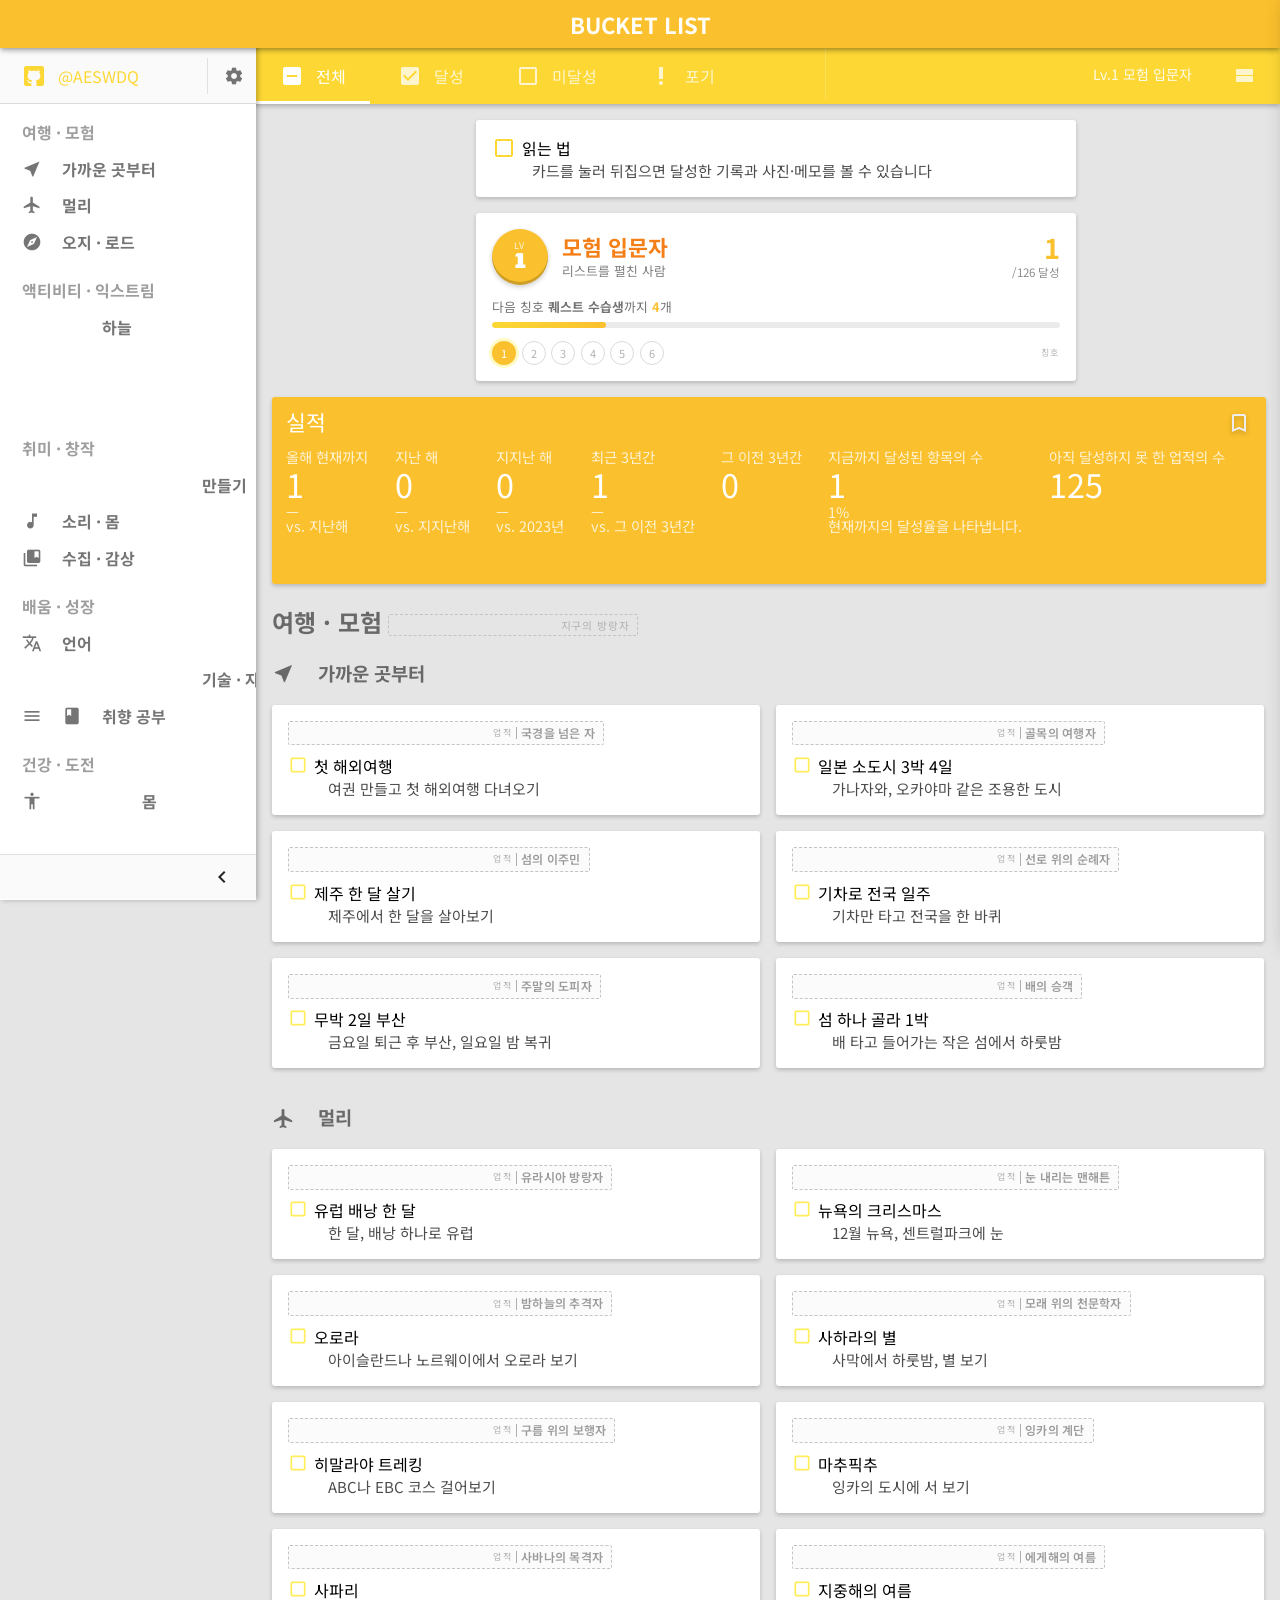
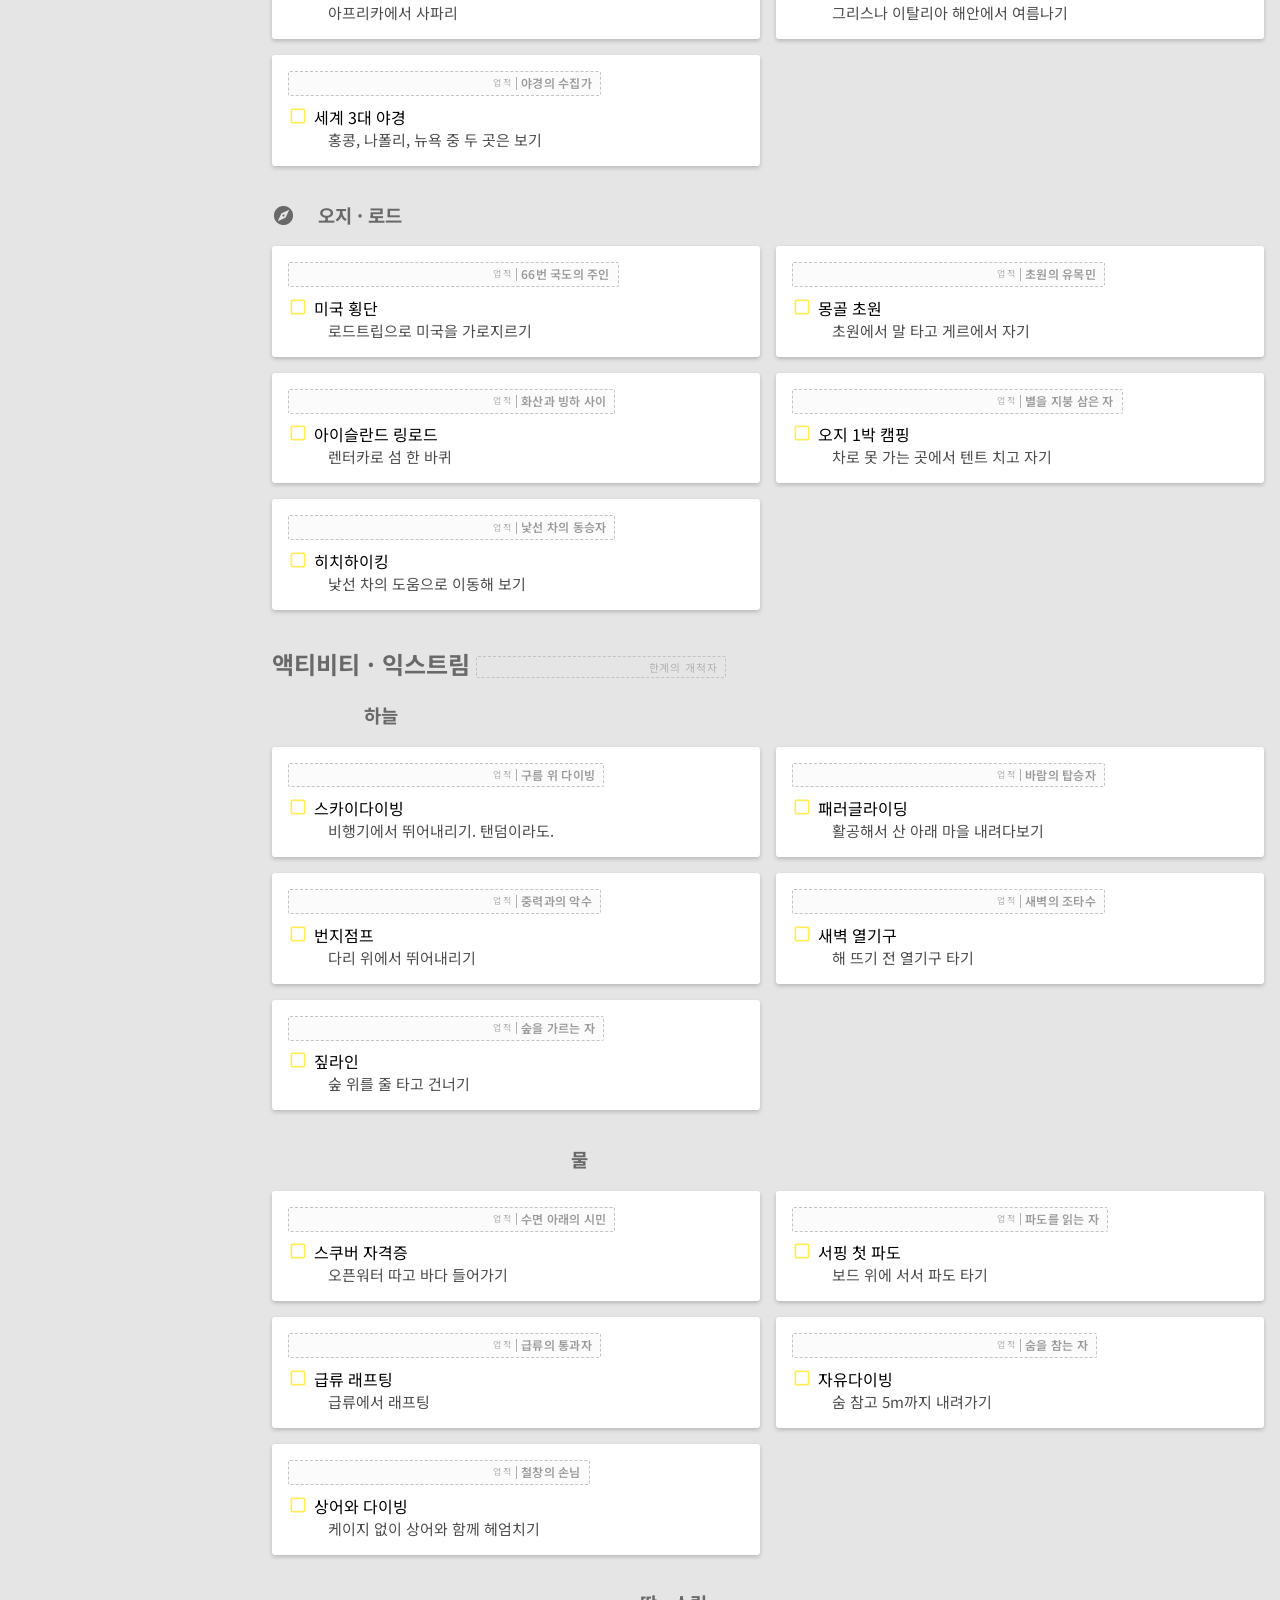
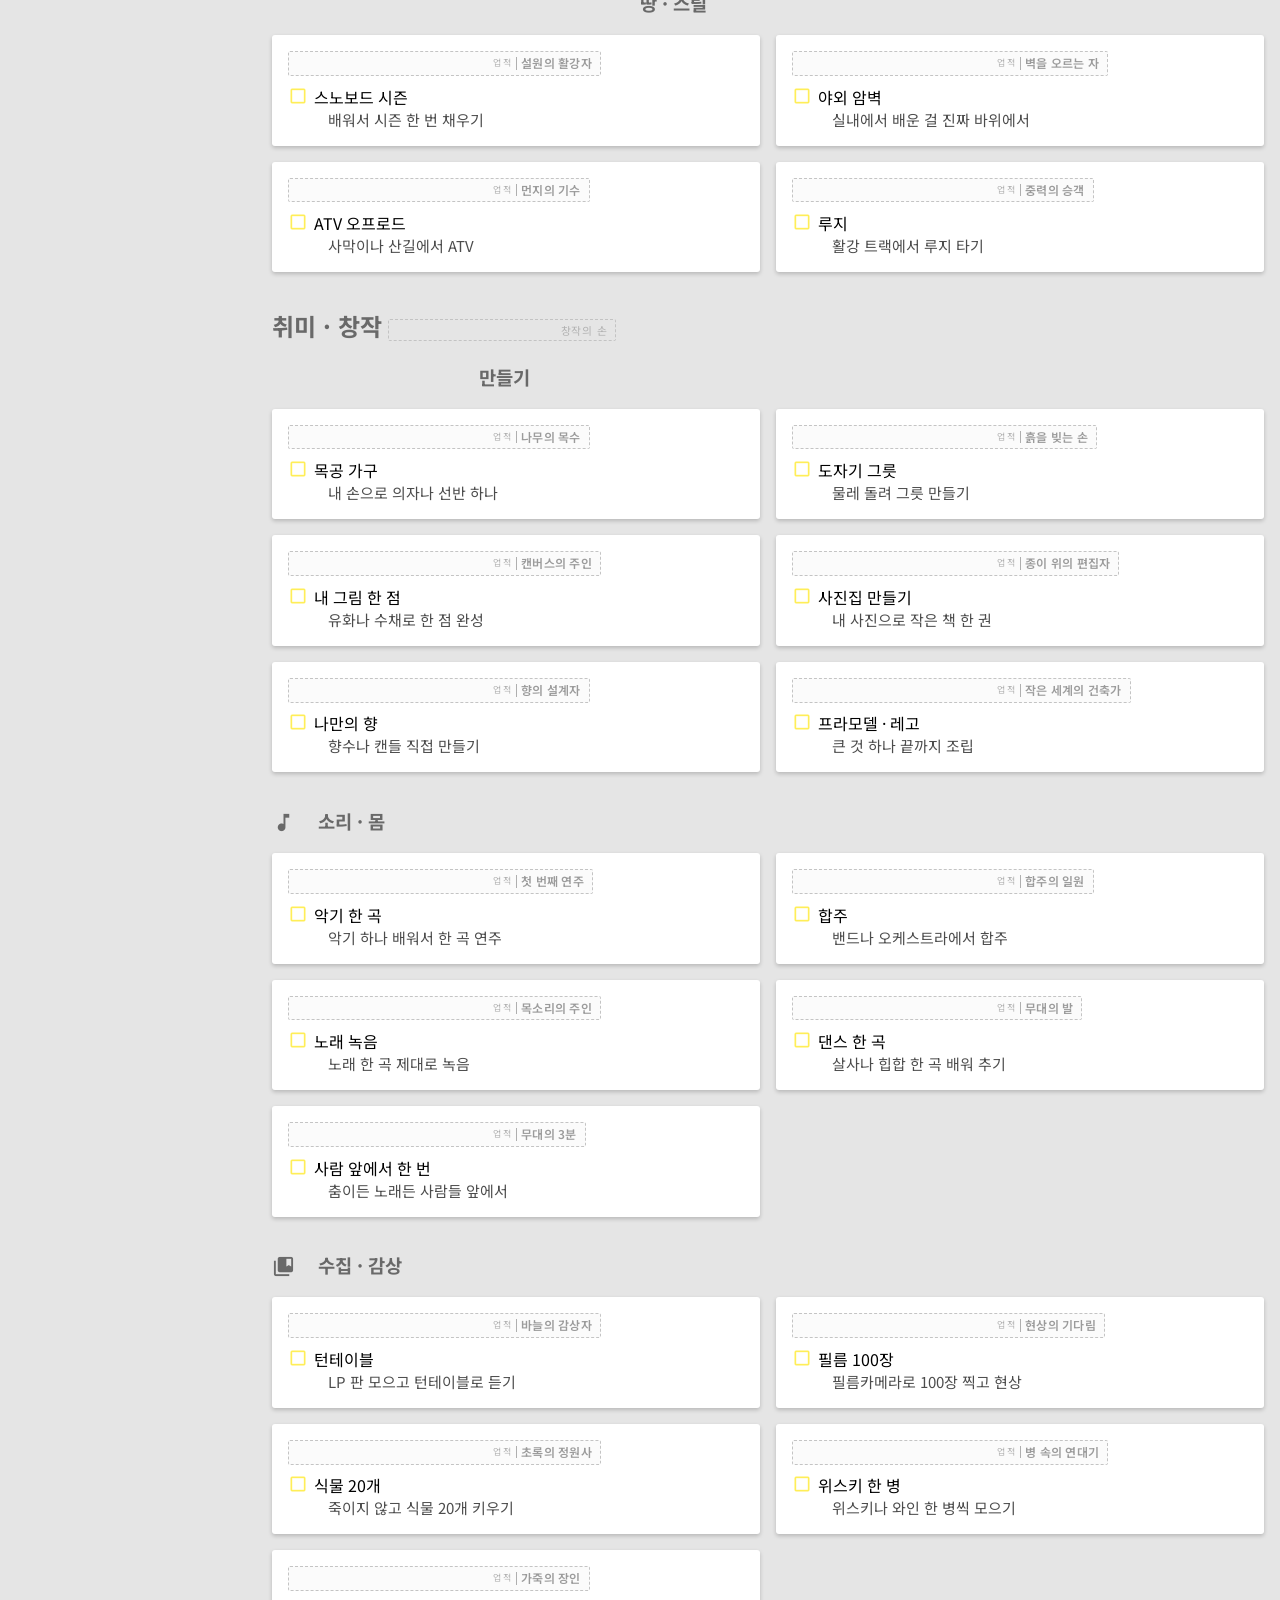
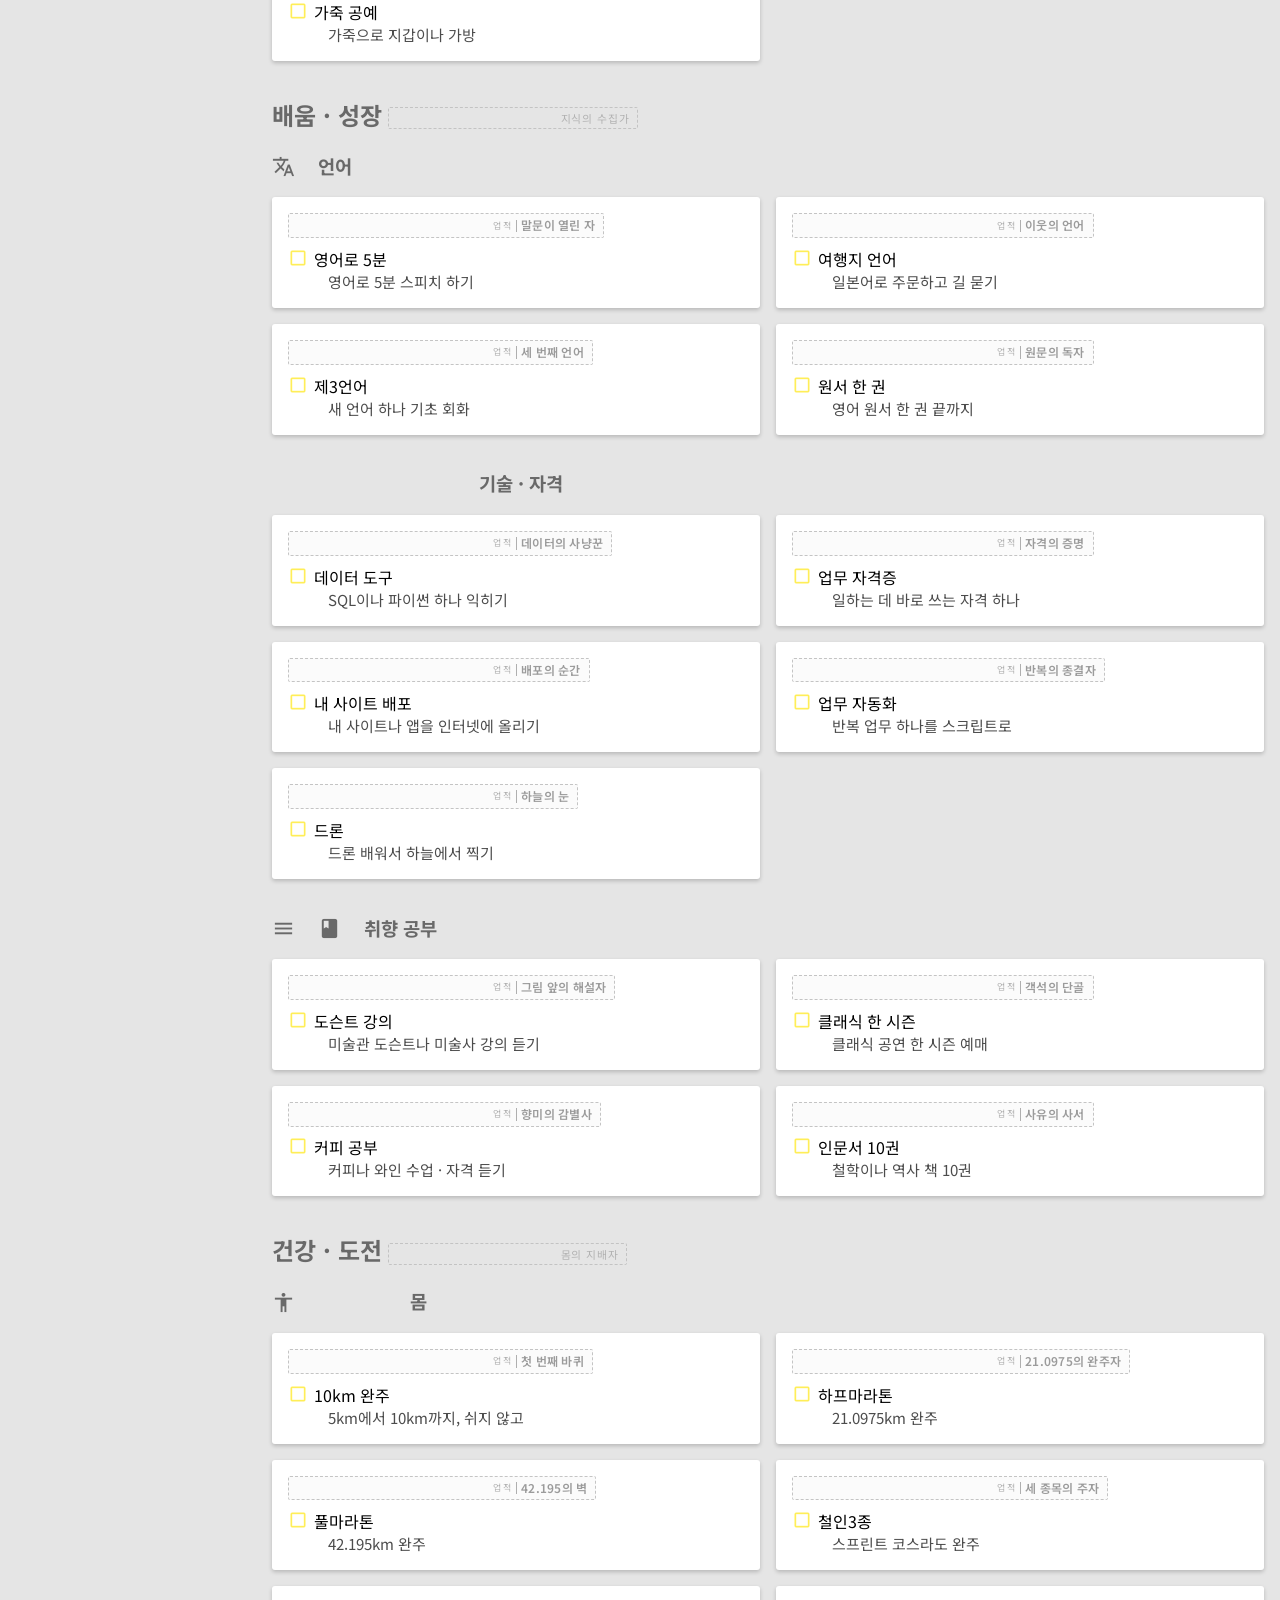
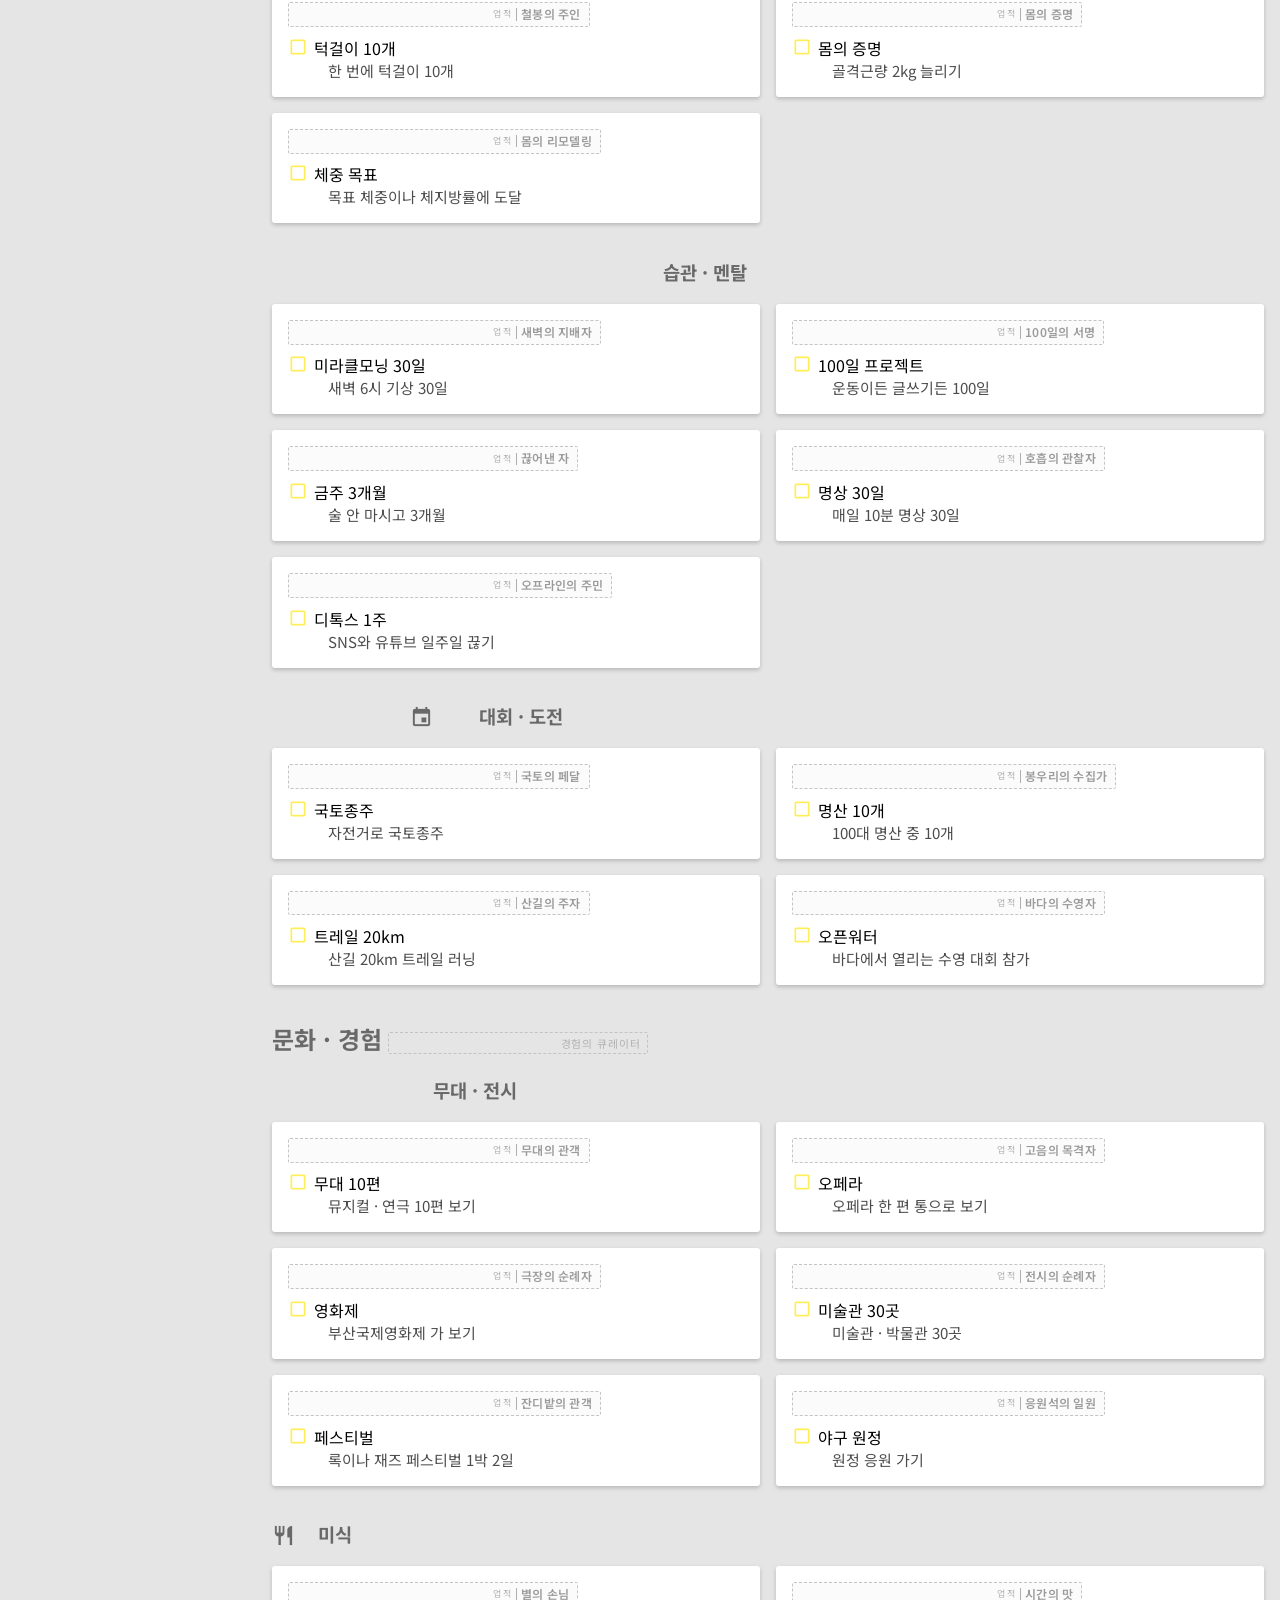
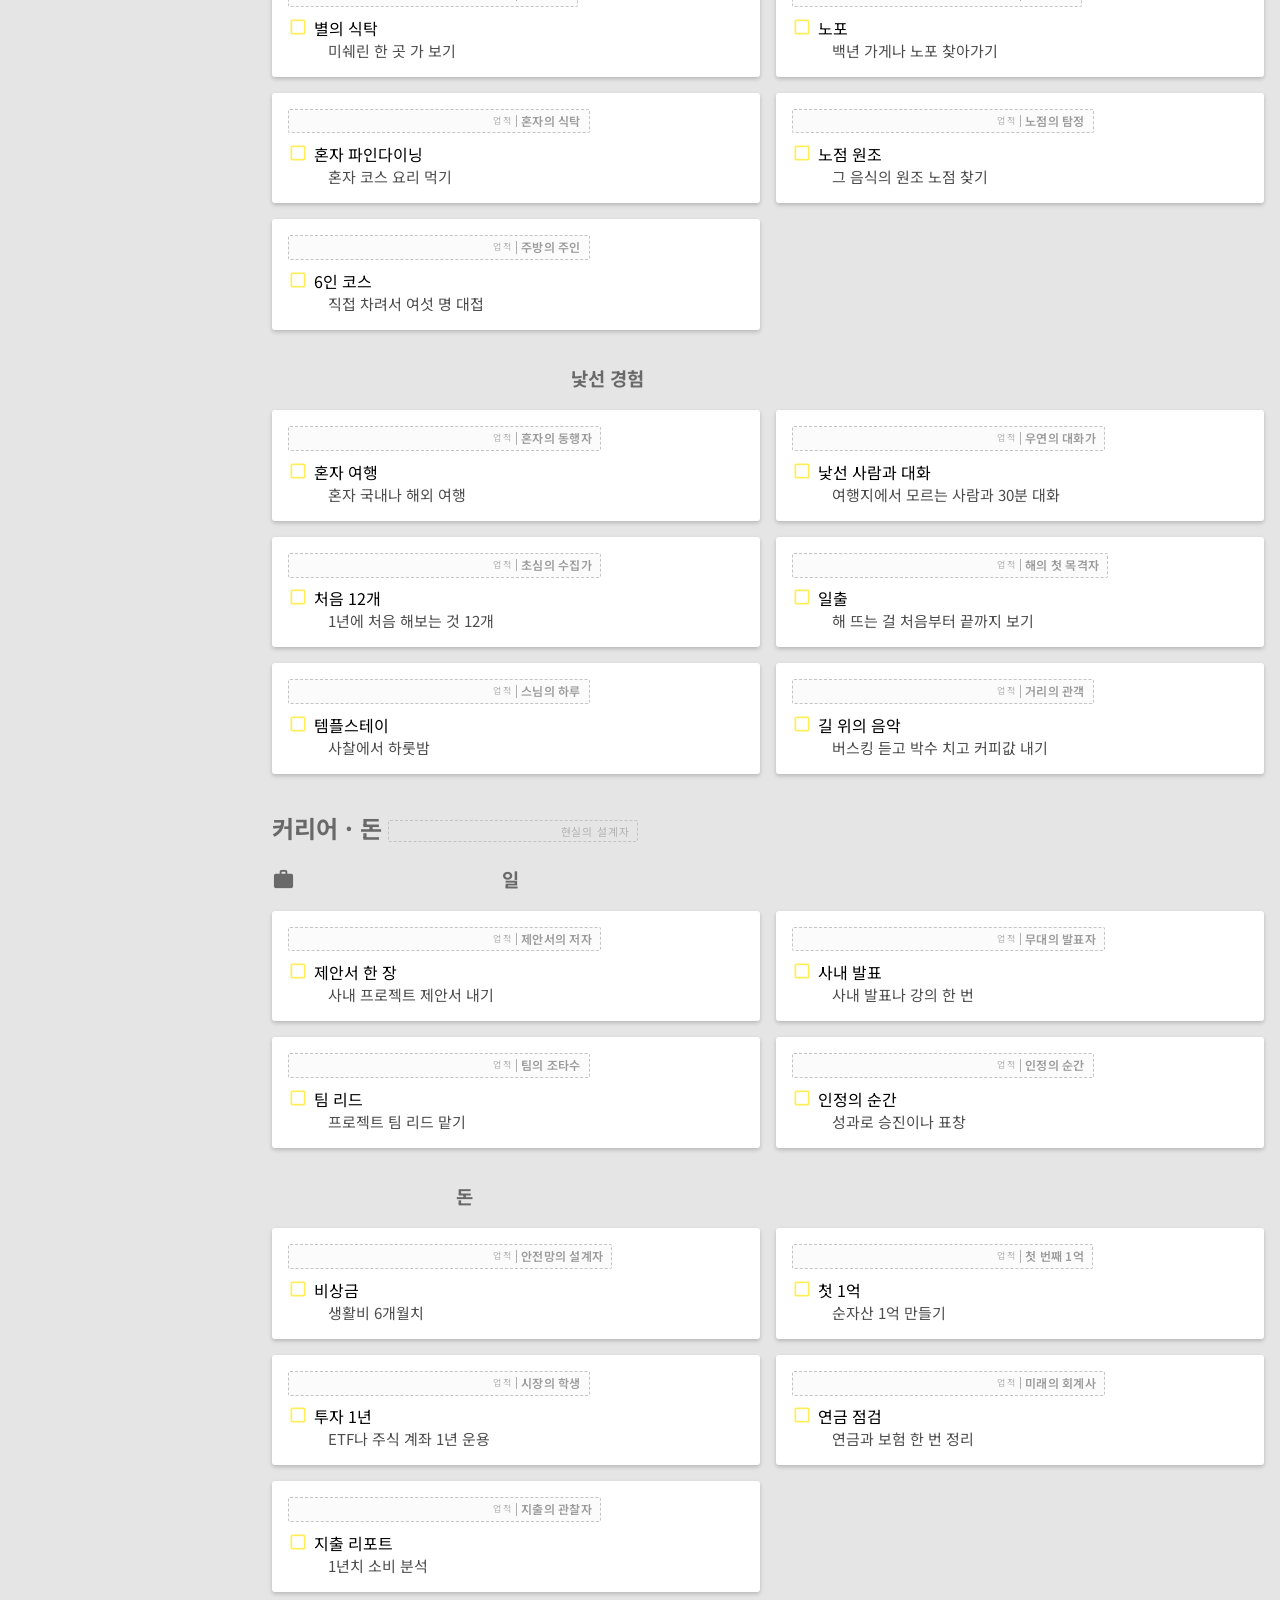
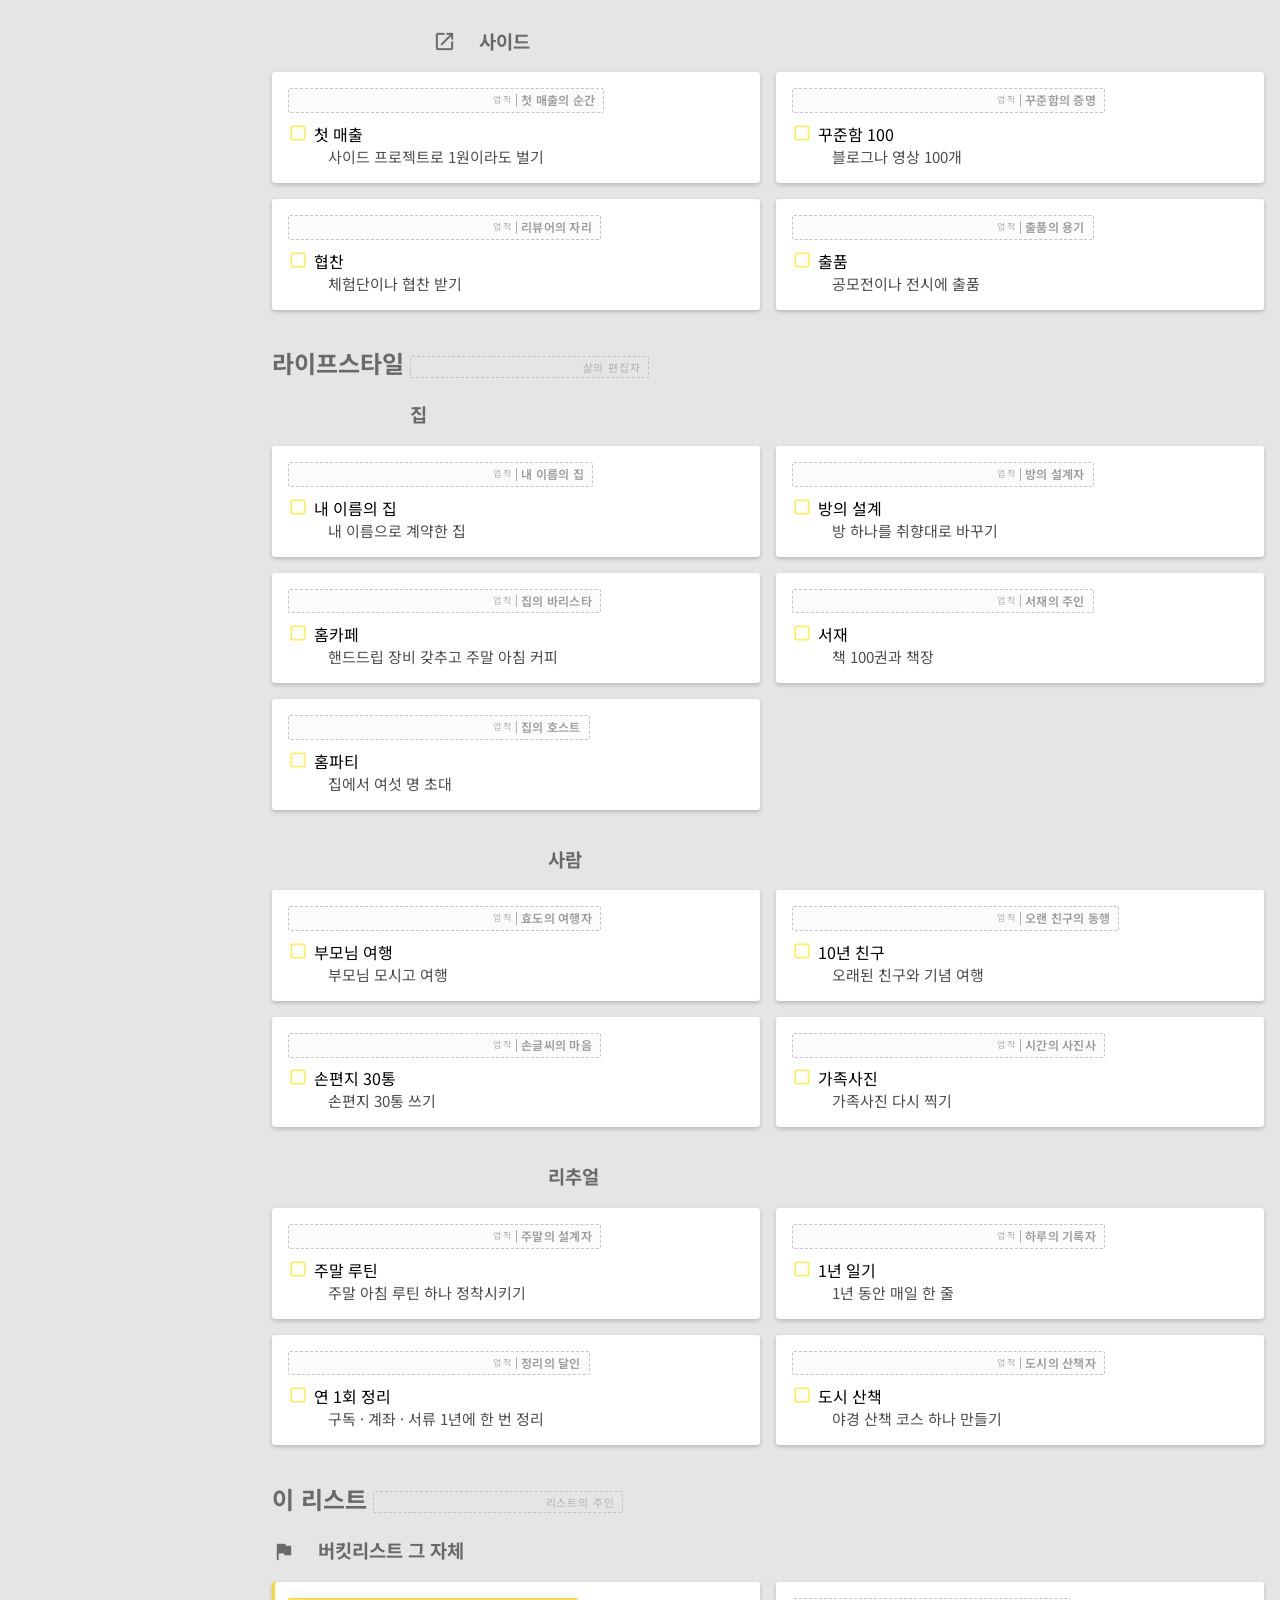
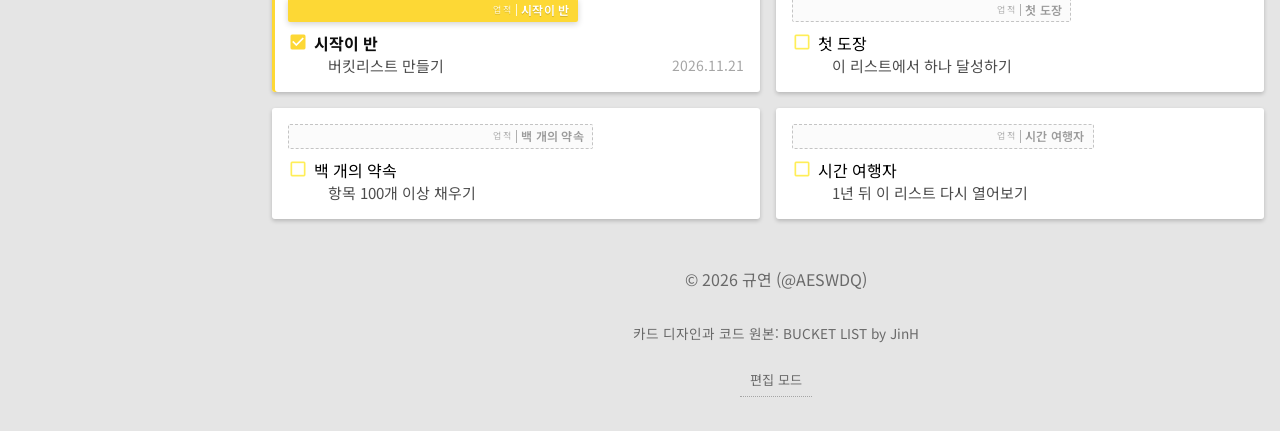
==== commit 780396ce: "공개 화면과 편집 모드 분리, 공개 기록(data/published.json)으로 읽기 전용 배포 - 기본(공개) 화면: data/published.json 에 커밋된 기록만 읽기" ====
--- a/preview.html
+++ b/preview.html
@@ -6,22 +6,45 @@
   <meta http-equiv="Content-Type" content="text/html; charset=utf-8" />
   <meta name="viewport" content="width=device-width, initial-scale=1, maximum-scale=1, user-scalable=no">
   <meta name="theme-color" content="#212121" />
-  <meta name="description" content="규연의 버킷리스트. 카드를 누르면 뒤집혀 사진과 메모를 남길 수 있는 플립 카드 버킷리스트." />
+  <meta name="description" content="규연의 버킷리스트. 달성한 기록과 사진, 메모를 모아 둔 공개 버킷리스트. 카드를 누르면 뒤집힙니다." />
   <meta property="og:title" content="규연의 버킷리스트" />
-  <meta property="og:description" content="BUCKET LIST by 규연 (@AESWDQ) — 126개의 퀘스트와 업적" />
+  <meta property="og:description" content="BUCKET LIST by 규연 (@AESWDQ) — 126개의 퀘스트와 업적, 그리고 달성한 기록" />
   <link rel="stylesheet" type="text/css" href="css/style.css">
   <link rel="stylesheet" type="text/css" href="css/style_rank.css">
   <link rel="stylesheet" type="text/css" href="css/style_dark.css">
   <link rel="stylesheet" type="text/css" href="css/style_memo.css">
+  <link rel="stylesheet" type="text/css" href="css/style_publish.css">
   <link rel="shortcut icon" href="img/favicon/favicon.ico">
   <script src="js/jquery.min.js"></script>
+  <script>
+    /* 공개 화면(기본)과 편집 모드(?edit=1). 화면이 그려지기 전에 정해 두어 깜빡이지 않게 한다.
+       자세한 처리는 js/main__app.js 의 mode() 가 한 번 더 맞춘다. */
+    document.documentElement.className += /(?:^|[?&])edit=1(?:&|$)/.test(location.search) ? " mode_edit" : " mode_public";
+  </script>
   <script defer src="js/sub__coloring.js"></script>
   <script defer src="data/bucket.js"></script>
+  <script defer src="js/main__published.js"></script>
   <script defer src="js/main__memory.js"></script>
   <script defer src="js/main__app.js"></script>
+  <script defer src="js/main__publish.js"></script>
 
   <script>
     /* 미리보기 전용: module/*.html 을 읽지 않고 미리 넣어 둔 내용을 돌려줍니다. */
+    window.BUCKET_PUBLISHED_PRELOAD = {
+"format": "bucket-published-v1",
+"updated": "2026.11.22",
+"owner": {
+"name": "규연",
+"handle": "AESWDQ"
+},
+"items": {
+"mt01": {
+"done": "2026.11.21"
+}
+},
+"fail": [],
+"added": []
+};
     const PAGES = {
 "setting": "<div id=\"setting_bg\" onclick=\"$('#setting, #setting_bg').removeClass('on');\"></div>\n<dl id=\"setting\">\n  <div class=\"header\">\n    <i class=\"material-icons\" onclick=\"$('#setting, #setting_bg').removeClass('on');\">arrow_back</i><span>설정</span>\n  </div>\n  <div class=\"setting_title\">일반</div>\n  <div class=\"setting_item\" id=\"strict_filtering\">\n    <dt>엄격한 필터링</dt>\n    <dd class=\"on\">묶인 항목과 관계 없이 선택된 항목만을 보여줍니다.</dd>\n    <dd class=\"off\">항목이 포함된 카드를 보여줍니다.</dd>\n  </div>\n  <div class=\"setting_item\" id=\"theme_color\">\n    <dt>테마 색</dt>\n    <dd class=\"on\">현재 색이 테마 색으로 지정되었습니다.</dd>\n    <dd class=\"off\">테마 색이 무작위로 변합니다.</dd>\n  </div>\n  <div class=\"setting_title\">통계</div>\n  <div class=\"setting_item\" id=\"setting__stat_on\">\n    <dt checked>통계 보기</dt>\n    <dd class=\"on\">통계를 보여줍니다.</dd>\n    <dd class=\"off\">통계는 필요없으니 CPU를 고문하지 마십시오.</dd>\n  </div>\n  <div class=\"setting_item\" id=\"setting__stat\">\n    <dt>통계 대시보드 고정</dt>\n    <dd class=\"on\">상단에 통계 대시보드가 고정됩니다.</dd>\n    <dd class=\"off\">통계 대시보드가 고정되지 않습니다.</dd>\n  </div>\n  <div class=\"setting_title\">퍼가기</div>\n  <div class=\"setting_item\" id=\"cccv\">\n    <dt>퍼가기</dt>\n    <dd class=\"on\">안내: 마우스 오른쪽 버튼을 눌러 조의를 표하십시오.</dd>\n    <dd class=\"off\">더이상 귀찮게 굴지 않습니다.</dd>\n  </div>\n  <div class=\"setting_item\" id=\"cccv__style\">\n    <dt checked>스타일 포함</dt>\n    <dd class=\"on\">이게 빠지면 뒤틀린황천비둘기처럼 보입니다.</dd>\n    <dd class=\"off\">그런데 여러번 붙여넣을 필요는 없죠.</dd>\n  </div>\n  <div class=\"setting_item\" id=\"cccv__to_here\">\n    <dt checked>출처 표시</dt>\n    <dd class=\"on\">카드 위에 제목이 표시됩니다.</dd>\n    <dd class=\"off\">카드를 구성하는 코드만 복사합니다.</dd>\n  </div>\n</dl>\n",
 "dashboard": "<!-- info dashboard -->\n<div class=\"dashboard card front\">\n  <div id=\"실적\">실적</div>\n  <div class=\"item_wrap\">\n    <div class=\"item\">\n      <span class=\"title\">올해 현재까지</span>\n      <div class=\"value\" id=\"acheieved_in_this_year\">--</div>\n      <div class=\"subtitle\" id=\"acheieved_in_this_year_subtitle\">- -- (--%)<br />vs. 지난해</div>\n    </div>\n    <div class=\"item\">\n      <span class=\"title\">지난 해</span>\n      <div class=\"value\" id=\"acheieved_in_last_year\">--</div>\n      <div class=\"subtitle\" id=\"acheieved_in_last_year_subtitle\">- -- (--%)<br />vs. 지지난해</div>\n    </div>\n    <div class=\"item not_important\" id=\"item_lastlast_year\">\n      <span class=\"title\">지지난 해</span>\n      <div class=\"value\" id=\"acheieved_in_lastlast_year\">--</div>\n      <div class=\"subtitle\" id=\"acheieved_in_lastlast_year_subtitle\">- -- (--%)<br />vs. ----년</div>\n    </div>\n    <div class=\"item\">\n      <span class=\"title\">최근 3년간</span>\n      <div class=\"value\" id=\"acheieved_in_recent_3_years\">--</div>\n      <div class=\"subtitle\" id=\"acheieved_in_recent_3_years_subtitle\"><br />vs. 그 이전 3년간</div>\n    </div>\n    <div class=\"item not_important\" id=\"item_recent_3_6_years\">\n      <span class=\"title\">그 이전 3년간</span>\n      <div class=\"value\" id=\"acheieved_in_recent_3_6_years\">--</div>\n      <div class=\"subtitle\" id=\"acheieved_in_recent_3_6_years_subtitle\"></div>\n    </div>\n    <div class=\"item\" id=\"item_acheieved_count\">\n      <span class=\"title\">지금까지 달성된 항목의 수</span>\n      <div class=\"value\" id=\"acheieved_count\">--</div>\n      <div class=\"subtitle\" id=\"acheieved_count_subtitle\">--%<br />현재까지의 달성율<span class='not_important'>을 나타냅니다.</span></div>\n    </div>\n    <div class=\"item not_important\" id=\"item_unacheieved_count\">\n      <span class=\"title\">아직 달성하지 못 한 업적의 수</span>\n      <div class=\"value\" id=\"unacheieved_count\">--</div>\n      <div class=\"subtitle\" id=\"unacheieved_count_subtitle\"><br /></div>\n    </div>\n    <div class=\"item not_important\" id=\"item_list_count\">\n      <span class=\"title\">전체 도전 과제의 수</span>\n      <div class=\"value\" id=\"list_count\">--</div>\n      <div class=\"subtitle\" id=\"list_count_subtitle\"><br /></div>\n    </div>\n    <div class=\"item not_important\" id=\"item_failed_count\">\n      <span class=\"title\">실패한 도전 과제의 수</span>\n      <div class=\"value\" id=\"failed_count\">--</div>\n      <div class=\"subtitle\" id=\"failed_count_subtitle\"><br />영원히 달성 불가능한 과제입니다.</div>\n    </div>\n  </div>\n  <div class=\"pin\">\n    <i class=\"material-icons text-shadow\">turned_in_not</i>\n  </div>\n  <div class=\"progress\"></div>\n</div>\n"
@@ -115,13 +138,16 @@
       <!-- 사용법 카드 -->
       <dl class="front" id="버킷리스트">
         <dt>읽는 법</dt>
-        <dd>카드를 눌러 뒤집고, 사진과 메모를 남기고, 업적을 모으는 곳<span class="date"></span></dd>
+        <dd><span class="public_only">카드를 눌러 뒤집으면 달성한 기록과 사진·메모를 볼 수 있습니다</span><span class="edit_only">카드를 눌러 뒤집고, 사진과 메모를 남기고, 업적을 모으는 곳</span><span class="date"></span></dd>
       </dl>
       <div class="back">
-        <p>만들었다, 버킷리스트! 이제 카드를 <b>누르면</b> 뒤집히고, 뒷면에 내 사진과 메모를 남길 수 있습니다. 뒤집힌 카드를 다시 누르면(또는 오른쪽 위 <b>×</b>) 원래대로 돌아갑니다.</p>
-        <p><b>사진</b>은 뒷면의 ‘사진 넣기’를 눌러 고릅니다. 긴 변 900px 로 줄여 이 브라우저(IndexedDB)에 저장하고, <b>메모</b>는 글자를 칠 때마다 자동으로 저장됩니다. 사진이나 메모가 있는 카드는 앞면 제목 옆에 작은 표시가 붙습니다.</p>
-        <p><b>달성</b>은 카드의 네모칸이나 업적 칭호를 누르면 됩니다. 카드 뒷면에서 <b>달성 · 포기 · 삭제</b>도 고를 수 있고, 지운 항목은 오른쪽 위 <b>관리</b>에서 되살릴 수 있습니다.</p>
-        <p>항목마다 업적 칭호가 하나씩 붙어 있습니다. 달성하면 회색 실루엣이 색으로 채워집니다. 위쪽 <b>Lv.</b> 배지는 달성 개수로 오르는 전체 칭호입니다.</p>
+        <p class="public_only">규연의 버킷리스트입니다. 카드를 <b>누르면</b> 뒤집혀서, 달성한 항목에 남긴 <b>사진과 메모</b>를 볼 수 있습니다. 뒤집힌 카드를 다시 누르면(또는 오른쪽 위 <b>×</b>) 원래대로 돌아갑니다.</p>
+        <p class="public_only">항목마다 업적 칭호가 하나씩 붙어 있습니다. 달성하면 회색 실루엣이 색으로 채워지고, 위쪽 <b>Lv.</b> 배지는 달성 개수로 오르는 전체 칭호입니다. 카테고리 제목 옆 칭호는 그 카테고리에서 모은 업적입니다.</p>
+        <p class="public_only">위쪽 <b>전체 · 달성 · 미달성 · 포기</b>로 골라 볼 수 있습니다.</p>
+        <p class="edit_only">만들었다, 버킷리스트! 이제 카드를 <b>누르면</b> 뒤집히고, 뒷면에 내 사진과 메모를 남길 수 있습니다. 뒤집힌 카드를 다시 누르면(또는 오른쪽 위 <b>×</b>) 원래대로 돌아갑니다.</p>
+        <p class="edit_only"><b>사진</b>은 뒷면의 ‘사진 넣기’를 눌러 고릅니다. 긴 변 900px 로 줄여 이 브라우저(IndexedDB)에 저장하고, <b>메모</b>는 글자를 칠 때마다 자동으로 저장됩니다. 사진이나 메모가 있는 카드는 앞면 제목 옆에 작은 표시가 붙습니다.</p>
+        <p class="edit_only"><b>달성</b>은 카드의 네모칸이나 업적 칭호를 누르면 됩니다. 카드 뒷면에서 <b>달성 · 포기 · 삭제</b>도 고를 수 있고, 지운 항목은 오른쪽 위 <b>관리</b>에서 되살릴 수 있습니다.</p>
+        <p class="edit_only">여기서 바꾼 것은 이 브라우저에만 저장됩니다. <b>관리 → 공개용 내보내기</b>로 받은 zip 을 성원에게 보내면 공개 페이지에 반영됩니다.</p>
       </div>
     </div>
   </section>
@@ -135,7 +161,18 @@
   <footer>
     <p class="copyright">© <span id="year"></span> 규연 (@AESWDQ)</p>
     <p class="copyright" style="padding-top:0; font-size:.85em;">카드 디자인과 코드 원본: <a href="https://github.com/Admin0/bucket" target="_blank">BUCKET LIST by JinH</a></p>
+    <p class="copyright mode_switch">
+      <a class="public_only" id="to_edit" href="?edit=1">편집 모드</a>
+      <a class="edit_only" id="to_public" href="index.html">공개 화면으로 보기</a>
+    </p>
   </footer>
+
+  <!-- 편집 모드 안내 띠 (편집 모드에서만 보인다) -->
+  <div id="edit_bar" class="edit_only">
+    <i class="material-icons">edit</i>
+    <span>편집 모드 — 변경 후 JSON과 사진을 성원에게 보내면 공개 페이지에 반영됩니다</span>
+    <a class="bar_link" href="index.html">공개 화면 보기</a>
+  </div>
 
   <div id="tooltip"> </div>
 
@@ -172,6 +209,12 @@
       <input id="m_a" placeholder="업적 칭호 · 예: 파도의 주인" />
       <button id="m_add_bt">추가하기</button>
     </div>
+
+    <div class="setting_title">공개 페이지</div>
+    <div class="m_row">
+      <button id="m_publish">공개용 내보내기 (JSON + 사진)</button>
+    </div>
+    <p class="m_note">공개 페이지에는 여기서 표시한 <b>달성 · 포기 · 삭제</b>와 메모, 사진만 나갑니다. 받은 zip 을 성원에게 보내면 공개 페이지에 반영됩니다.</p>
 
     <div class="setting_title">데이터</div>
     <div class="m_row">
--- a/css/style_memo.css
+++ b/css/style_memo.css
@@ -5,6 +5,13 @@
  */
 
 /* ---------- 앞면: 사진·메모가 있는 카드 표시 ---------- */
+
+/* main.js 의 안내용 말풍선(#tooltip)은 보여 주기만 하는 요소다.
+ * 마우스를 올리면 곧바로 ?자리에 뜨면서 그 버튼의 클릭(mousedown)을 가로채는 일이 있어
+ * 클릭은 항상 아래 요소로 지나가게 한다. */
+#tooltip {
+  pointer-events: none !important;
+}
 
 /* 뒤집히는 속도는 클릭에 어울리게 조금 빠르게 (원본은 .75s). */
 .card .front,
--- a/css/style_publish.css
+++ b/css/style_publish.css
@@ -0,0 +1,239 @@
+/* 공개 화면 / 편집 모드
+ *
+ * 기본(공개, https://aeswdq.github.io/Bucket/): 규연 님이 공개한 기록만 읽기 전용으로 보여 준다.
+ * 편집 모드(?edit=1): 저장·추가·삭제 등 모든 조작이 열리고, 화면 아래에 안내 띠가 뜬다.
+ *
+ * 모드 클래스(mode_public / mode_edit)는 index.html 의 <head> 에서 html 에 바로 붙인다.
+ * 그래서 화면이 그려지기 전에 어느 쪽 요소를 감출지 정해져 깜빡이지 않는다.
+ */
+
+/* ---------- 모드별로 보이는 요소 ---------- */
+
+html.mode_public .edit_only {
+  display: none !important;
+}
+
+html.mode_edit .public_only {
+  display: none !important;
+}
+
+/* 공개 화면에서는 관리(tune) 버튼을 감춘다 — 항목 추가·삭제·내보내기는 편집 모드에서만. */
+html.mode_public #manage_bt {
+  display: none !important;
+}
+
+/* 공개 화면에서는 관리 버튼이 없으니 칭호 배지가 화면 끝에 붙지 않게 조금 띄운다. */
+html.mode_public #sub_header #rank_chip {
+  padding-right: 16px;
+}
+
+/* 공개 화면의 달성 네모칸과 업적 칭호는 누를 수 있는 버튼이 아니다.
+ * 누르면 아래 카드로 클릭이 지나가서 카드가 뒤집힌다. */
+html.mode_public .card.bitem .tick,
+html.mode_public .card.bitem .ach {
+  pointer-events: none;
+}
+
+/* 관리 패널의 입력칸이 좁은 화면에서 패널 밖으로 삐져나오던 것 */
+#manage .m_add input {
+  box-sizing: border-box;
+}
+
+/* ---------- 편집 모드 안내 띠 ---------- */
+
+#edit_bar {
+  position: fixed;
+  left: 0;
+  right: 0;
+  bottom: 0;
+  z-index: 5;
+  display: flex;
+  align-items: center;
+  gap: .5em;
+  padding: .55em 1em;
+  background: #ffca28;
+  color: #241a00;
+  box-shadow: 0 -2px 10px rgba(0, 0, 0, .18);
+  font-size: .82em;
+  line-height: 1.4;
+  text-align: left;
+}
+
+#edit_bar .material-icons {
+  flex: 0 0 auto;
+  margin: 0;
+  font-size: 17px;
+}
+
+#edit_bar span {
+  flex: 1 1 auto;
+  min-width: 0;
+}
+
+#edit_bar .bar_link {
+  flex: 0 0 auto;
+  padding: .25em .6em;
+  border: 1px solid rgba(36, 26, 0, .4);
+  border-radius: 2px;
+  color: #241a00;
+  font-size: .95em;
+  text-decoration: none;
+  white-space: nowrap;
+  transition: background .2s;
+}
+
+#edit_bar .bar_link:hover {
+  background: rgba(255, 255, 255, .5);
+}
+
+/* 띠에 가리지 않게 본문 아래와 알림(#toast)을 띄운다. */
+html.mode_edit body {
+  padding-bottom: 6em !important;
+}
+
+html.mode_edit #toast {
+  bottom: calc(1em + 3.4em);
+}
+
+/* ---------- 카드 뒷면: 공개된 기록 ---------- */
+
+.card.bitem .b_done {
+  display: none;
+  align-items: center;
+  gap: .25em;
+  margin: 0;
+  color: var(--color-600);
+  font-size: .82em;
+}
+
+.card.bitem.is_done .b_done {
+  display: flex;
+}
+
+.card.bitem .b_done .material-icons {
+  margin: 0;
+  font-size: 15px;
+}
+
+/* 공개 화면의 메모: 입력칸이 아니라 읽는 글. */
+.card.bitem .memo_ro {
+  display: flex;
+  flex-direction: column;
+  gap: .3em;
+}
+
+.card.bitem .memo_ro .memo_label {
+  display: flex;
+  align-items: center;
+  gap: .2em;
+  color: rgba(0, 0, 0, .45);
+  font-size: .76em;
+  letter-spacing: .04em;
+}
+
+.card.bitem .memo_ro .memo_label .material-icons {
+  margin: 0;
+  font-size: 15px;
+}
+
+.card.bitem .memo_ro .memo_text {
+  margin: 0;
+  padding: .65em .8em;
+  border-left: 2px solid rgba(0, 0, 0, .16);
+  border-radius: 0 3px 3px 0;
+  background: rgba(0, 0, 0, .022);
+  color: rgba(0, 0, 0, .8);
+  font-size: .9em;
+  line-height: 1.65;
+  text-align: left;
+  white-space: pre-wrap;
+  word-break: break-word;
+}
+
+/* 공개 사진은 테두리 없이 사진만. */
+.card.bitem .shot.ro {
+  border: 0;
+  background: #111;
+}
+
+/* ---------- 바닥글: 모드 바꾸기 ---------- */
+
+footer .mode_switch {
+  padding-top: 0;
+  font-size: .82em;
+}
+
+footer .mode_switch a {
+  color: rgba(0, 0, 0, .4);
+  border-bottom: 1px dotted rgba(0, 0, 0, .28);
+  text-decoration: none;
+  transition: color .2s;
+}
+
+footer .mode_switch a:hover {
+  color: rgba(0, 0, 0, .72);
+}
+
+/* ---------- 좁은 화면 ---------- */
+
+@media (max-width: 700px) {
+  #edit_bar {
+    padding: .5em .8em;
+    font-size: .76em;
+    gap: .4em;
+  }
+
+  #edit_bar .material-icons {
+    display: none;
+  }
+
+  html.mode_edit body {
+    padding-bottom: 7em !important;
+  }
+
+  html.mode_edit #toast {
+    bottom: calc(1em + 4.6em);
+  }
+}
+
+/* ---------- 어두운 화면 ---------- */
+
+@media (prefers-color-scheme: dark) {
+  #edit_bar {
+    background: #4a3c00;
+    color: #ffd76e;
+    box-shadow: 0 -2px 10px rgba(0, 0, 0, .5);
+  }
+
+  #edit_bar .bar_link {
+    border-color: rgba(255, 215, 110, .45);
+    color: #ffd76e;
+  }
+
+  #edit_bar .bar_link:hover {
+    background: rgba(255, 215, 110, .16);
+  }
+
+  .card.bitem .b_done {
+    color: rgba(255, 255, 255, .6);
+  }
+
+  .card.bitem .memo_ro .memo_label {
+    color: rgba(255, 255, 255, .48);
+  }
+
+  .card.bitem .memo_ro .memo_text {
+    border-left-color: rgba(255, 255, 255, .22);
+    background: rgba(255, 255, 255, .05);
+    color: rgba(255, 255, 255, .85);
+  }
+
+  footer .mode_switch a {
+    color: rgba(255, 255, 255, .42);
+    border-bottom-color: rgba(255, 255, 255, .28);
+  }
+
+  footer .mode_switch a:hover {
+    color: rgba(255, 255, 255, .75);
+  }
+}
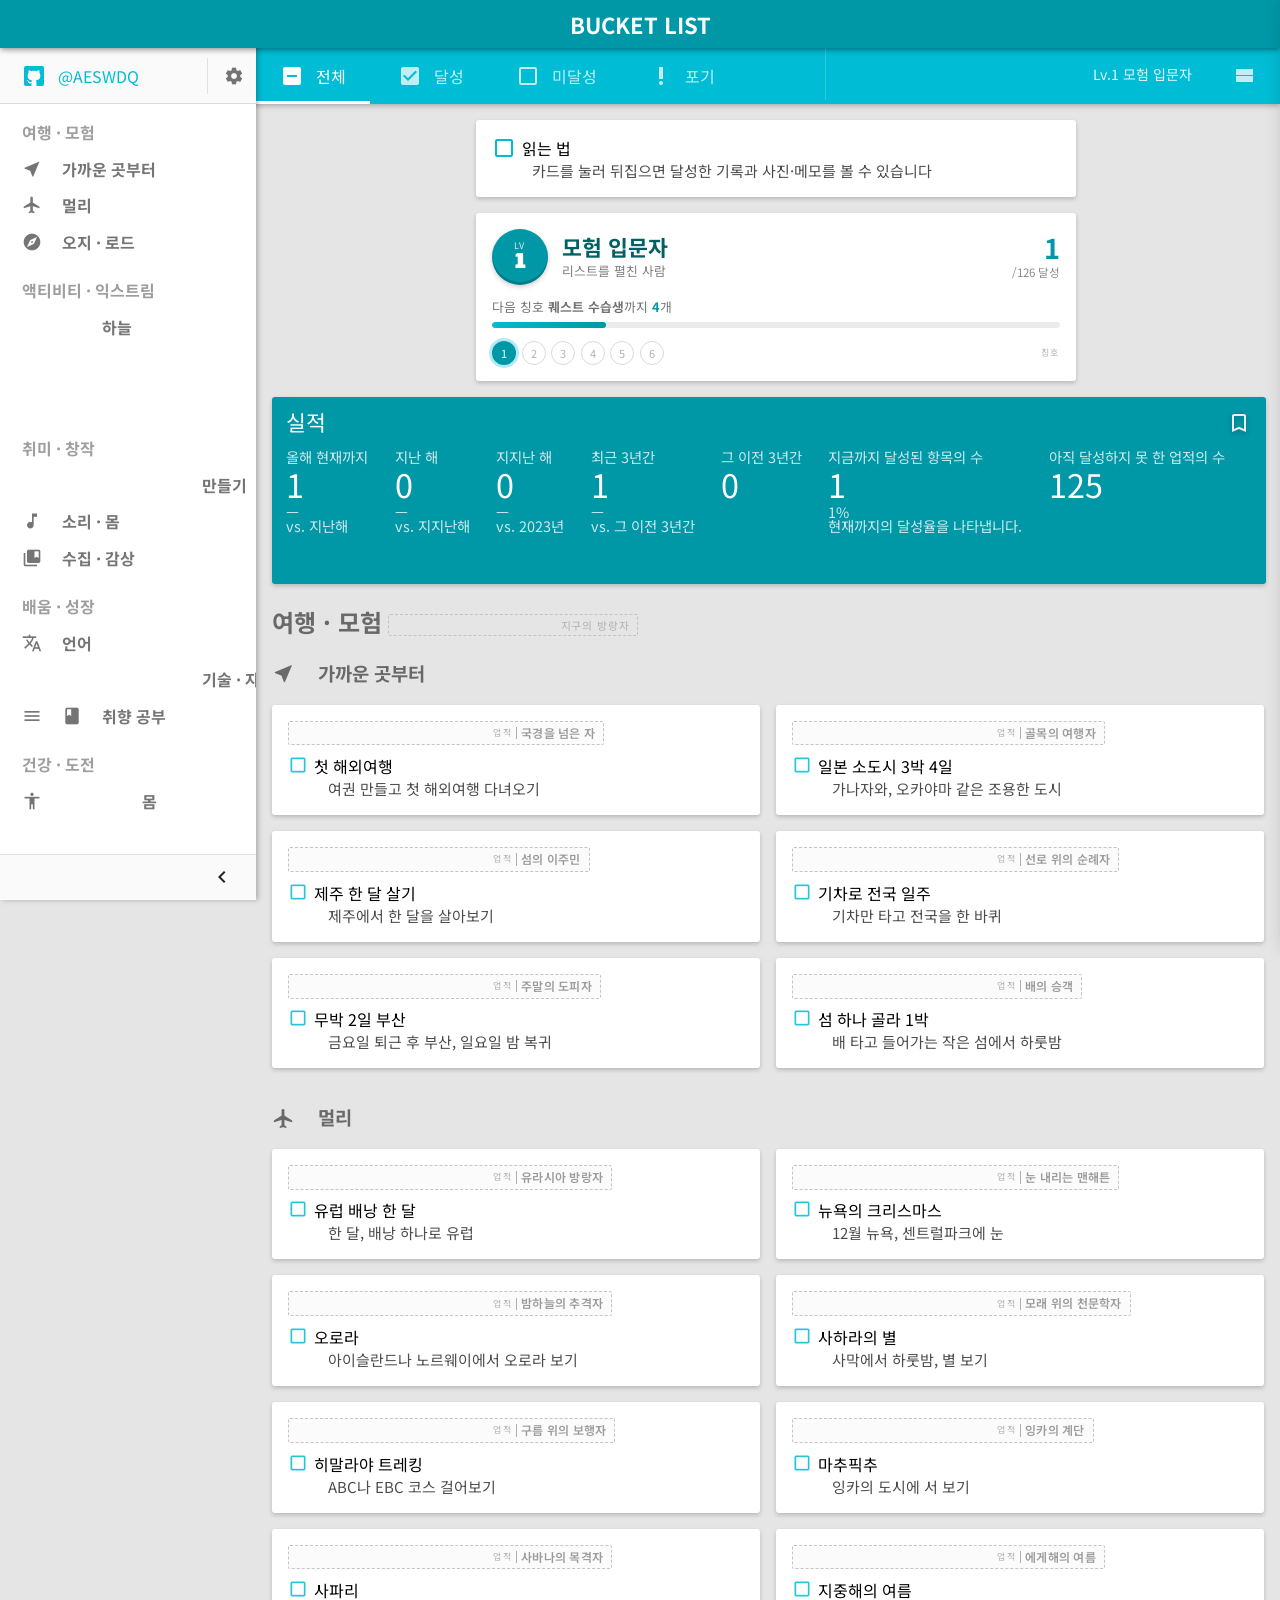
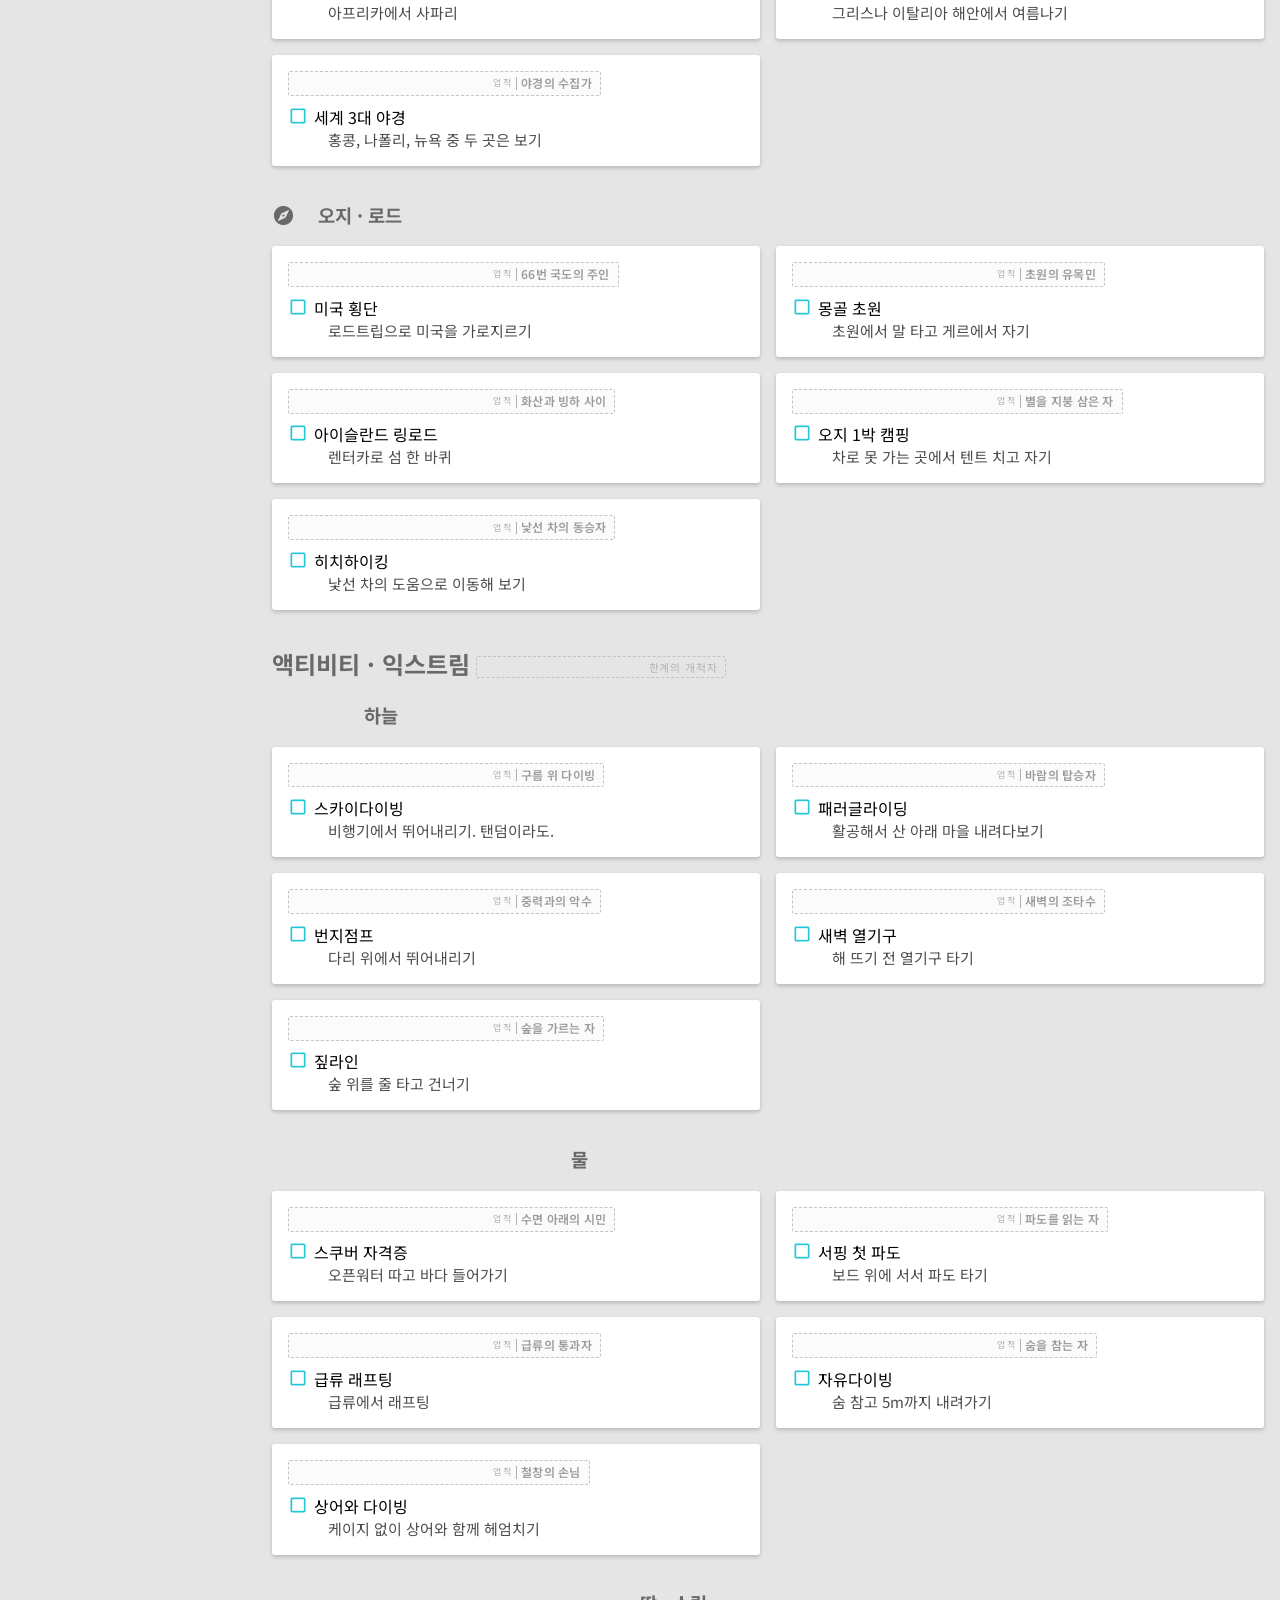
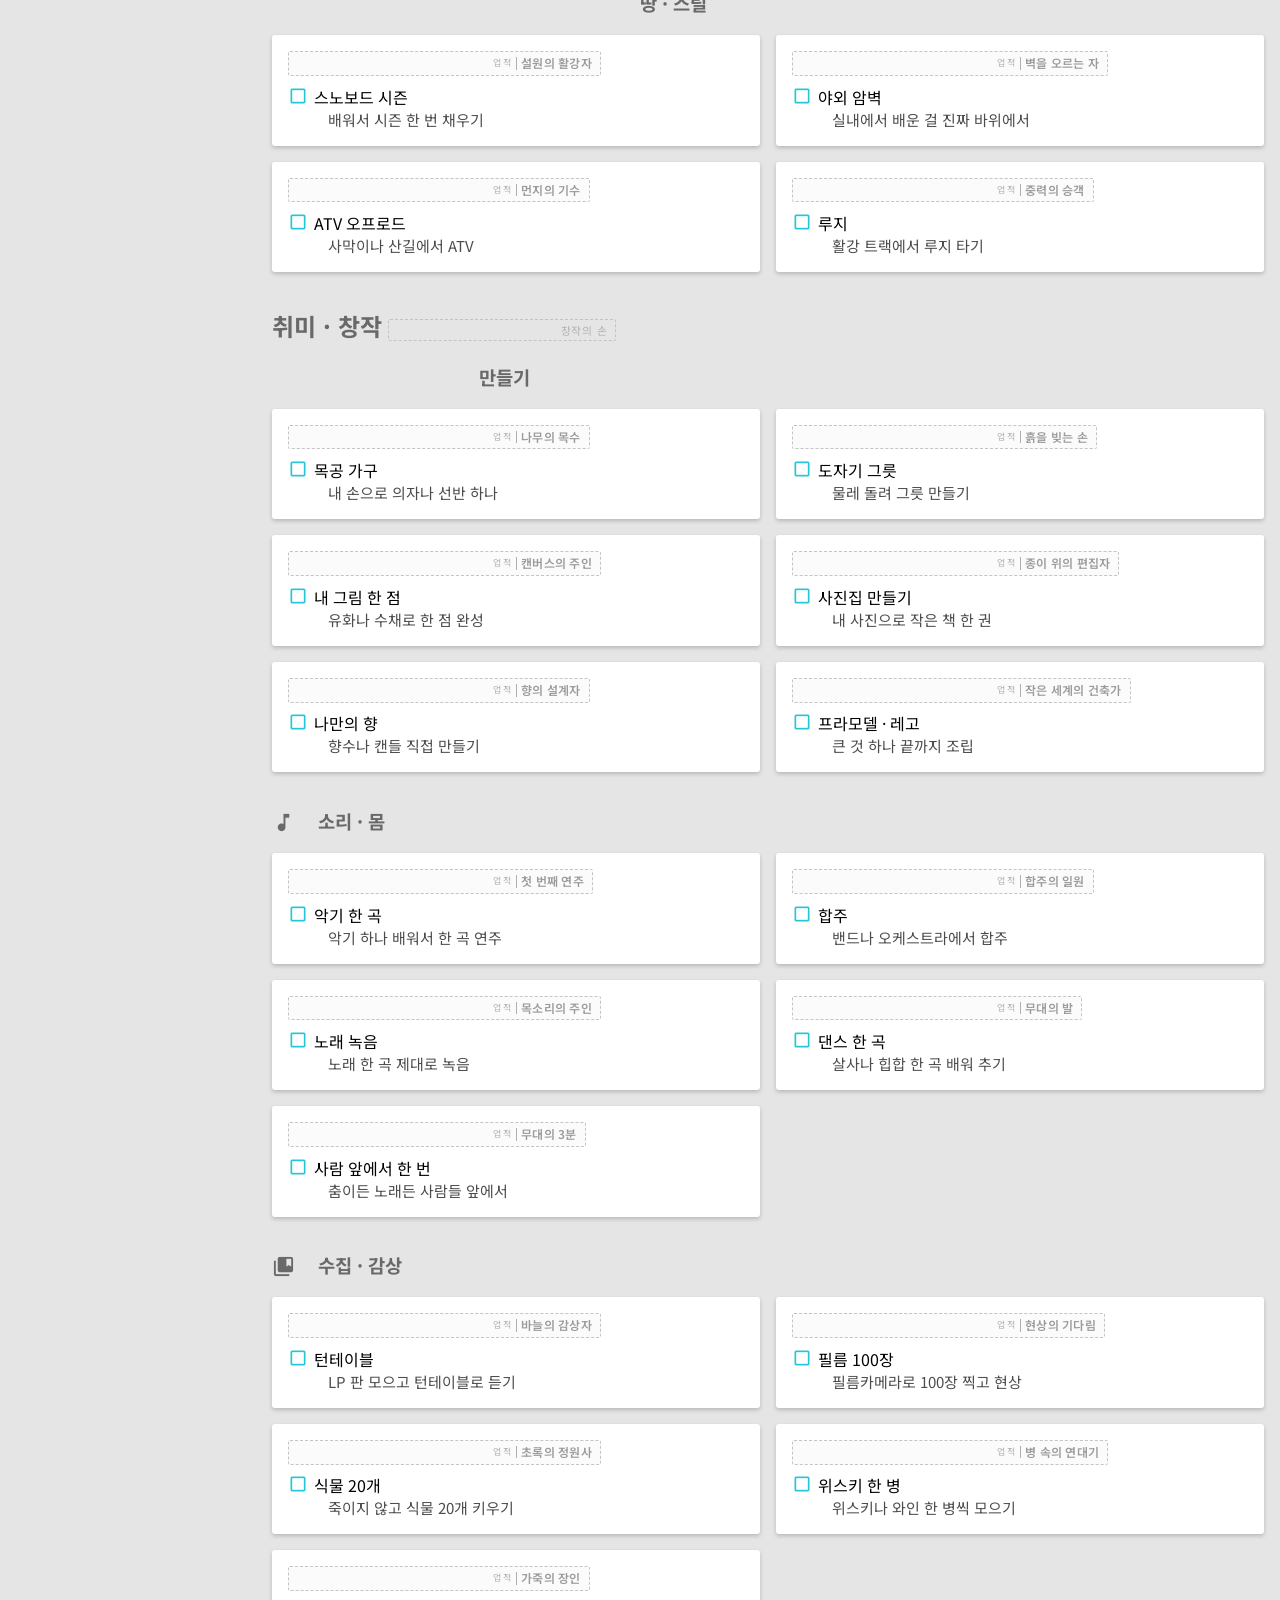
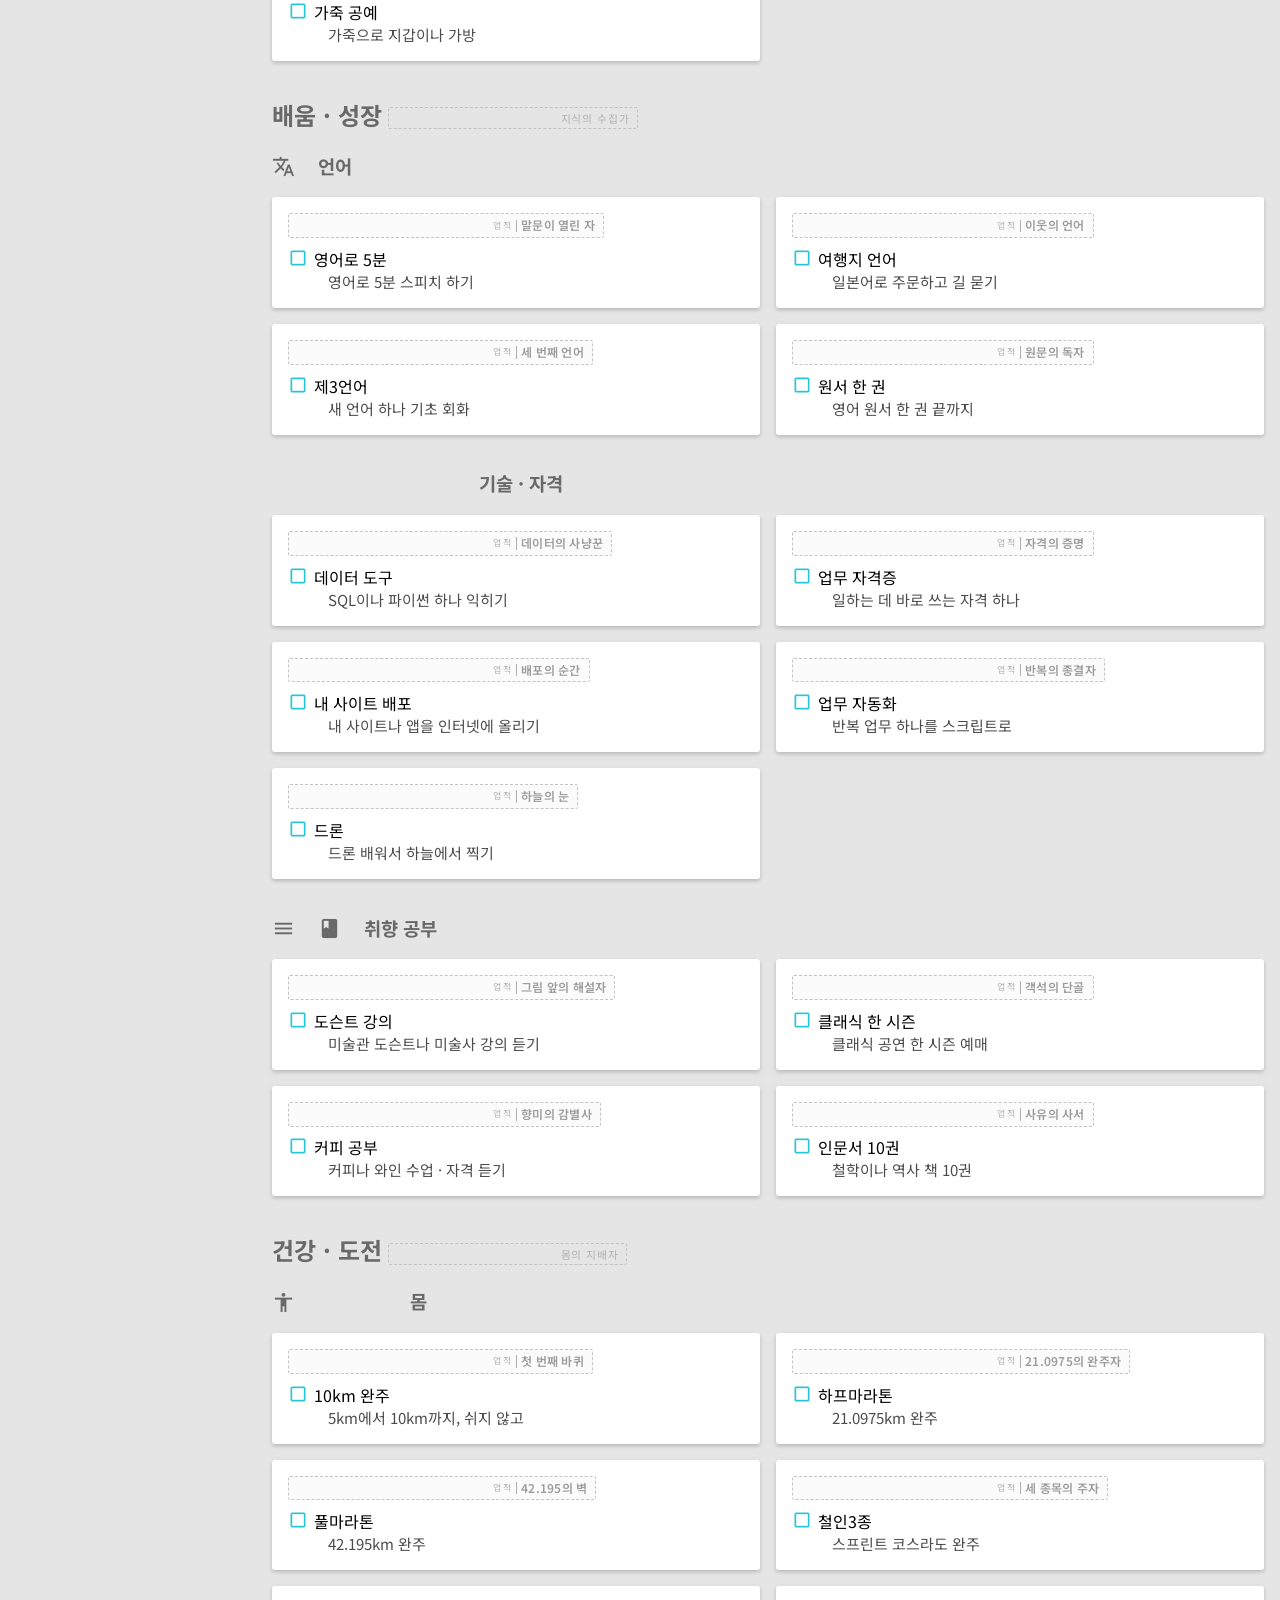
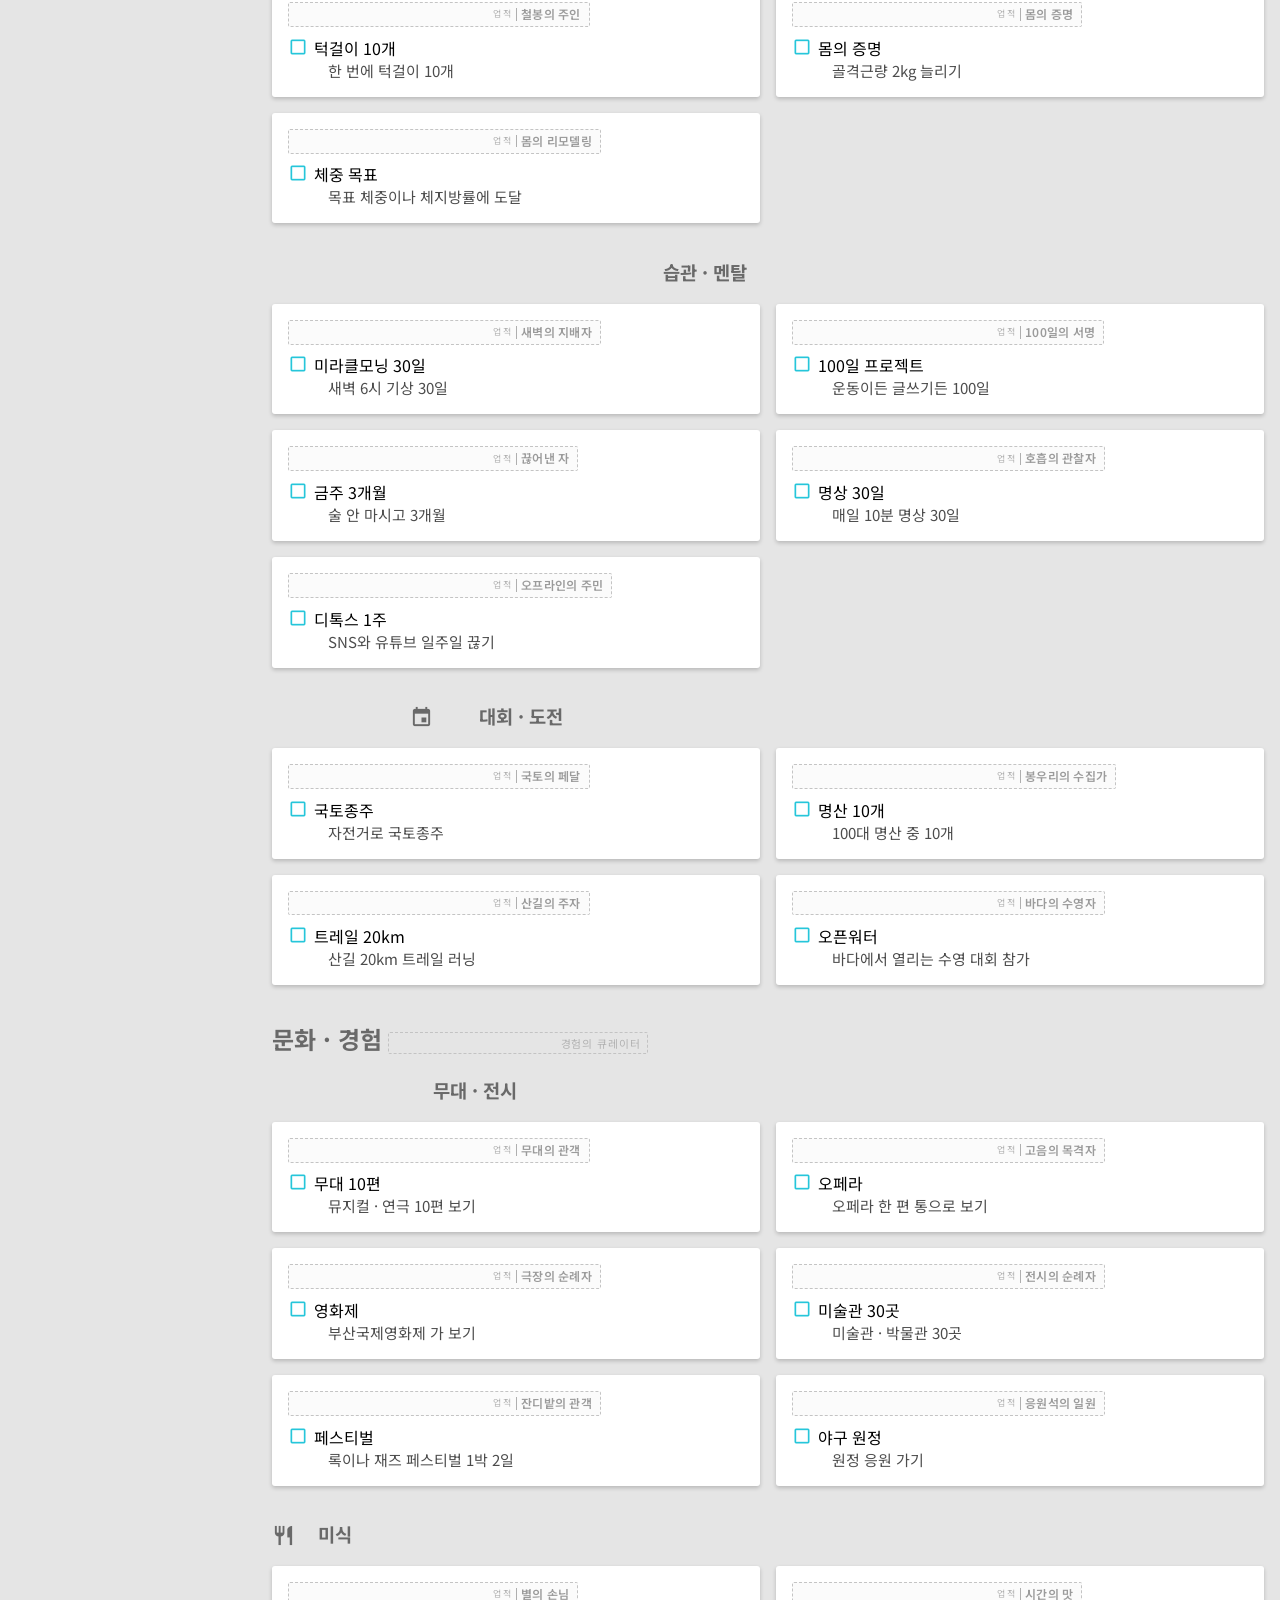
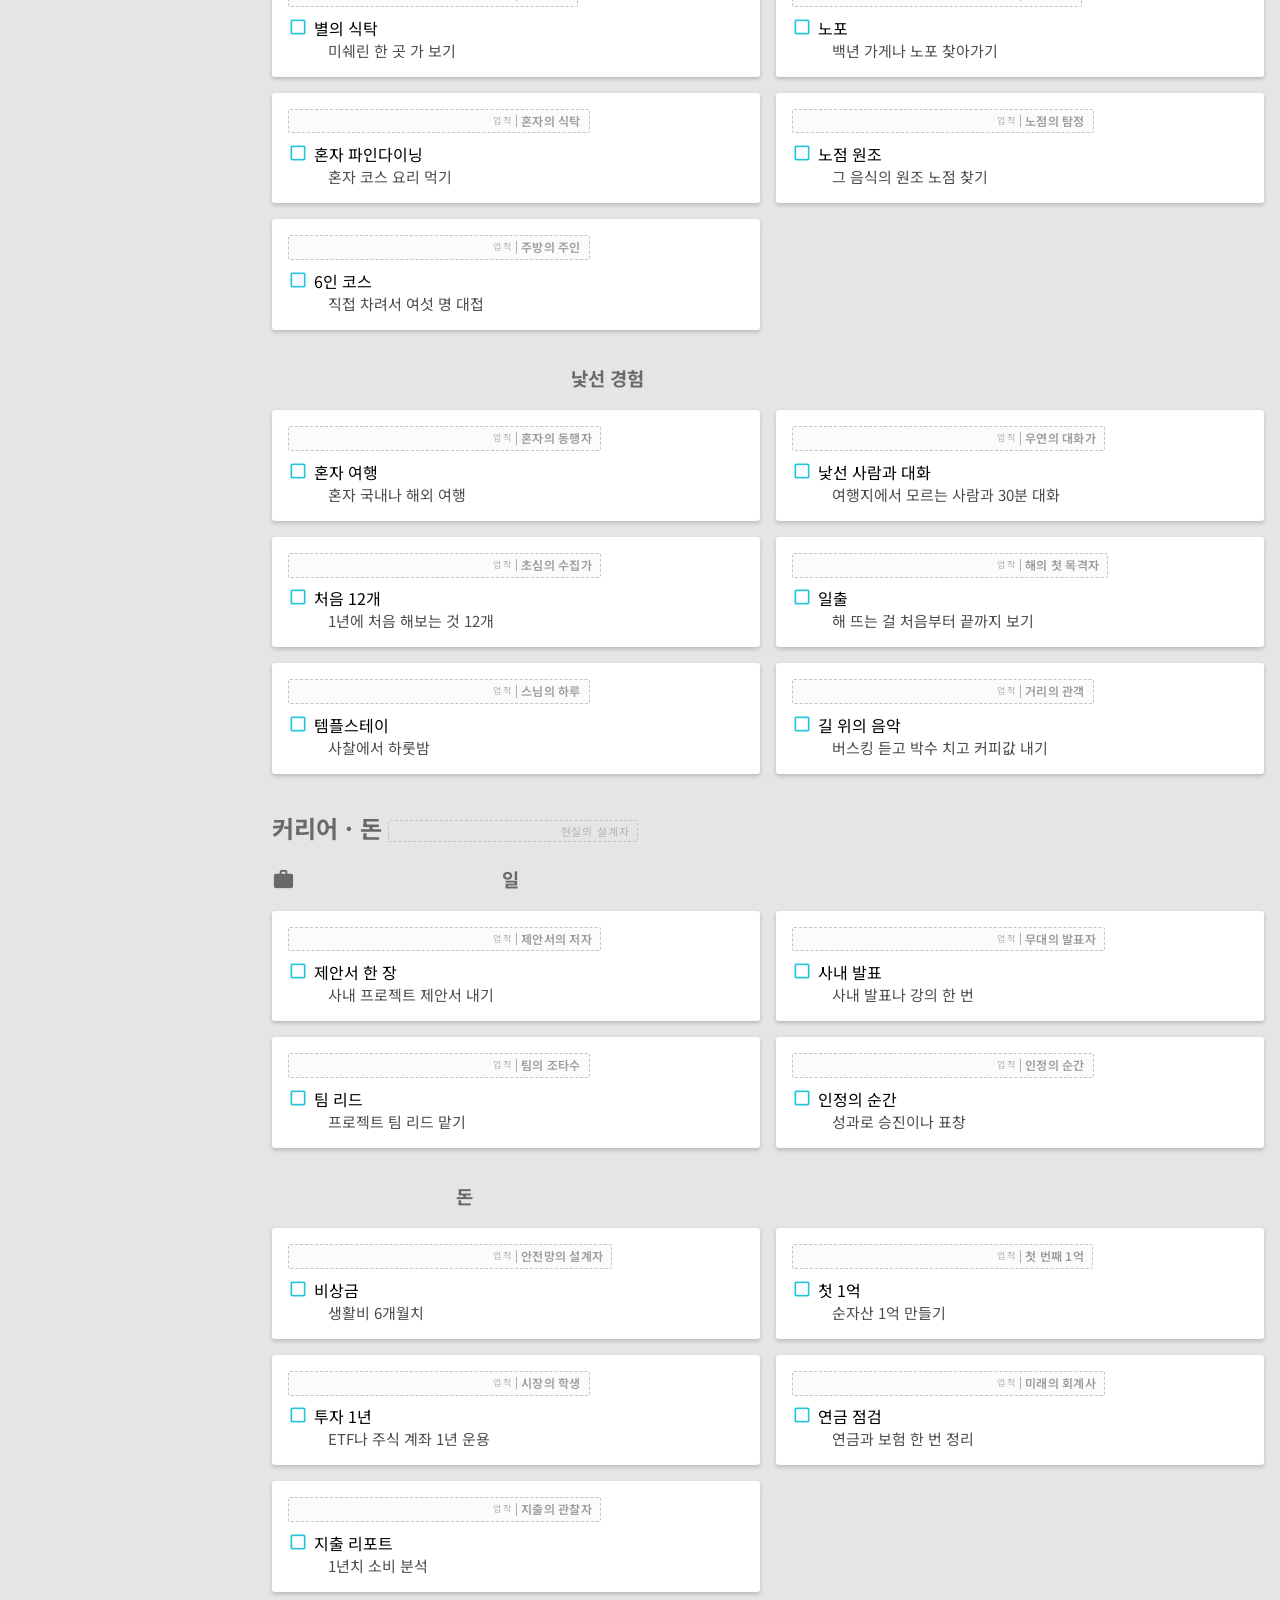
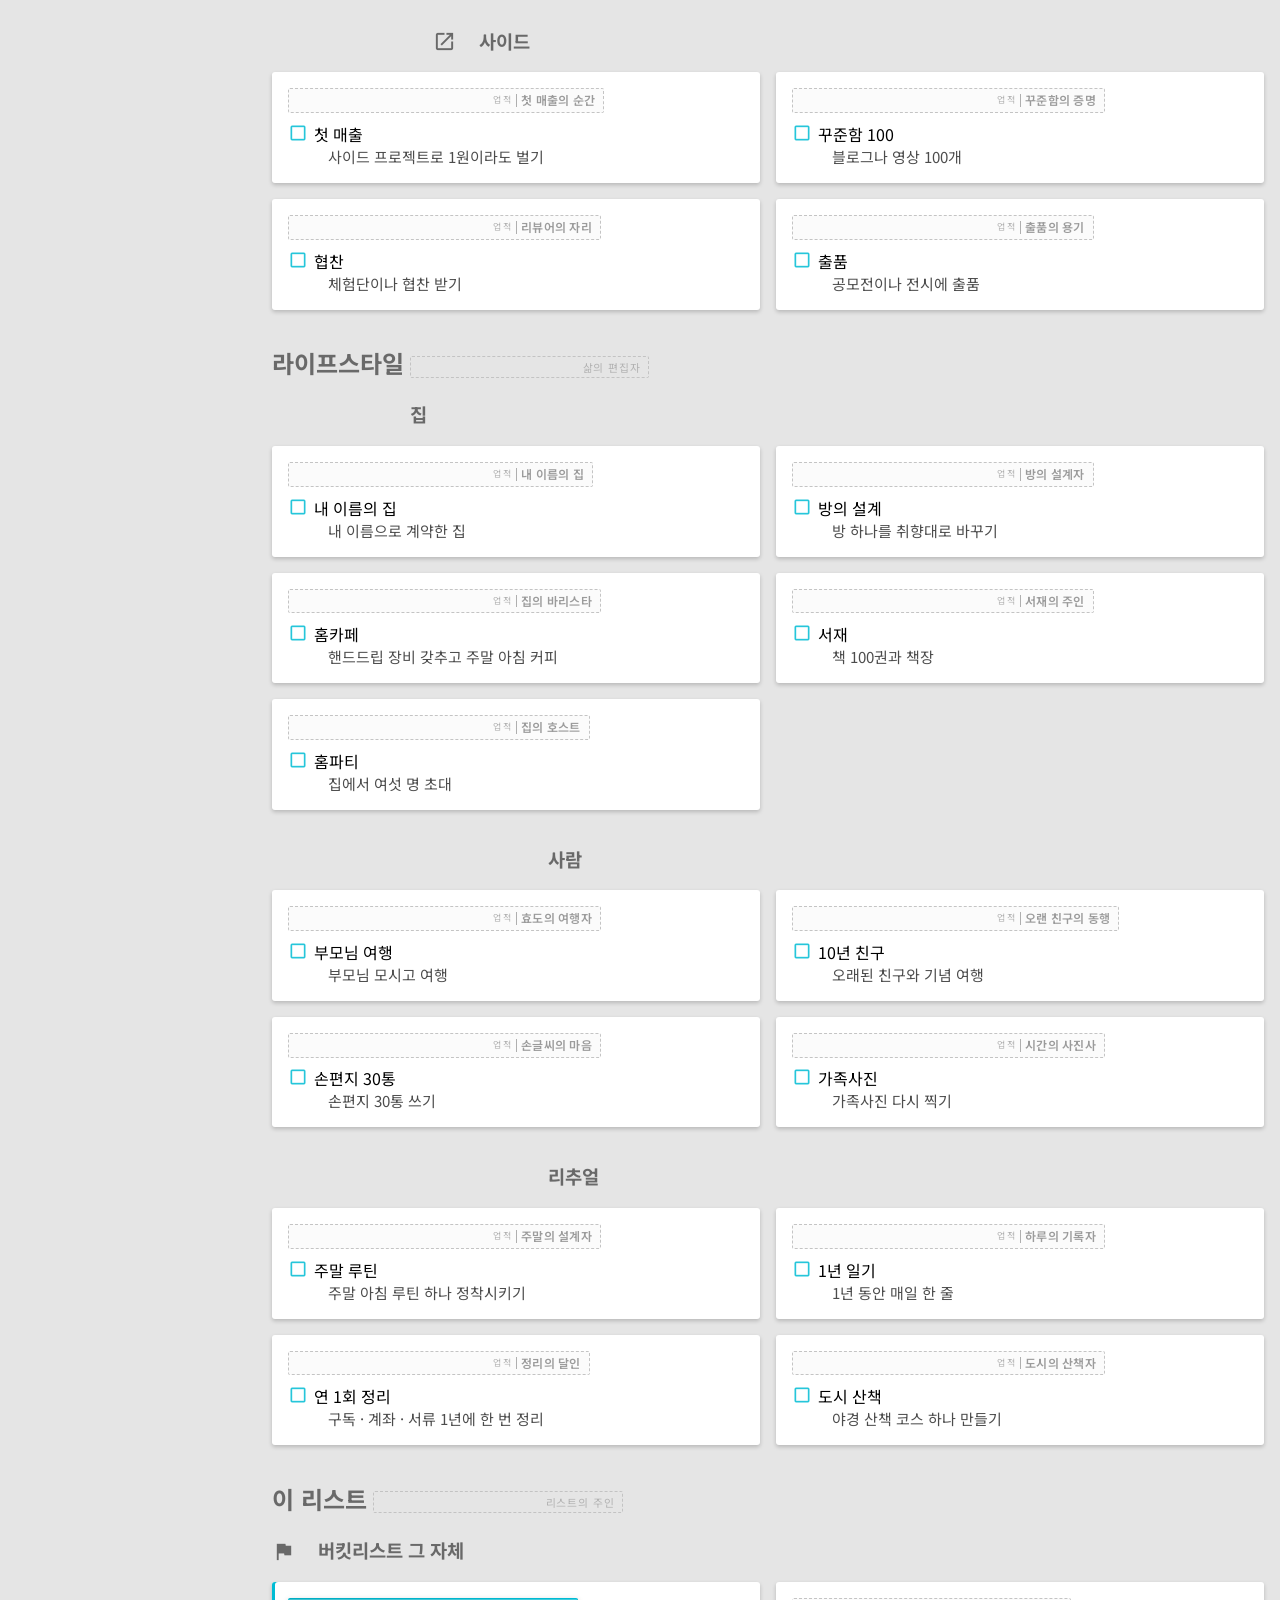
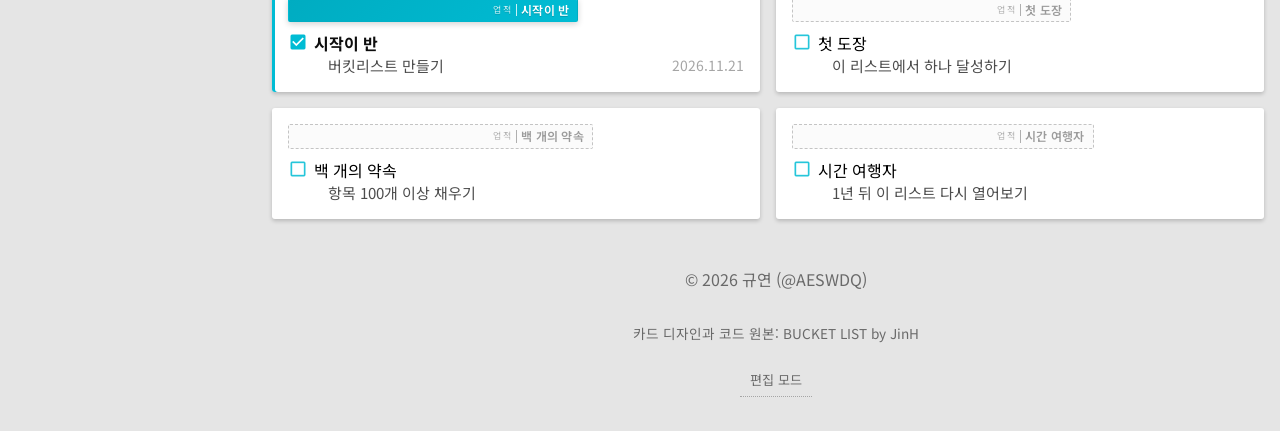
==== commit 2b6d98e1: "공개 기록에 hidden 항목 자리를 넣어 모양을 문서와 맞춘다" ====
--- a/preview.html
+++ b/preview.html
@@ -43,6 +43,7 @@
 }
 },
 "fail": [],
+"hidden": [],
 "added": []
 };
     const PAGES = {
